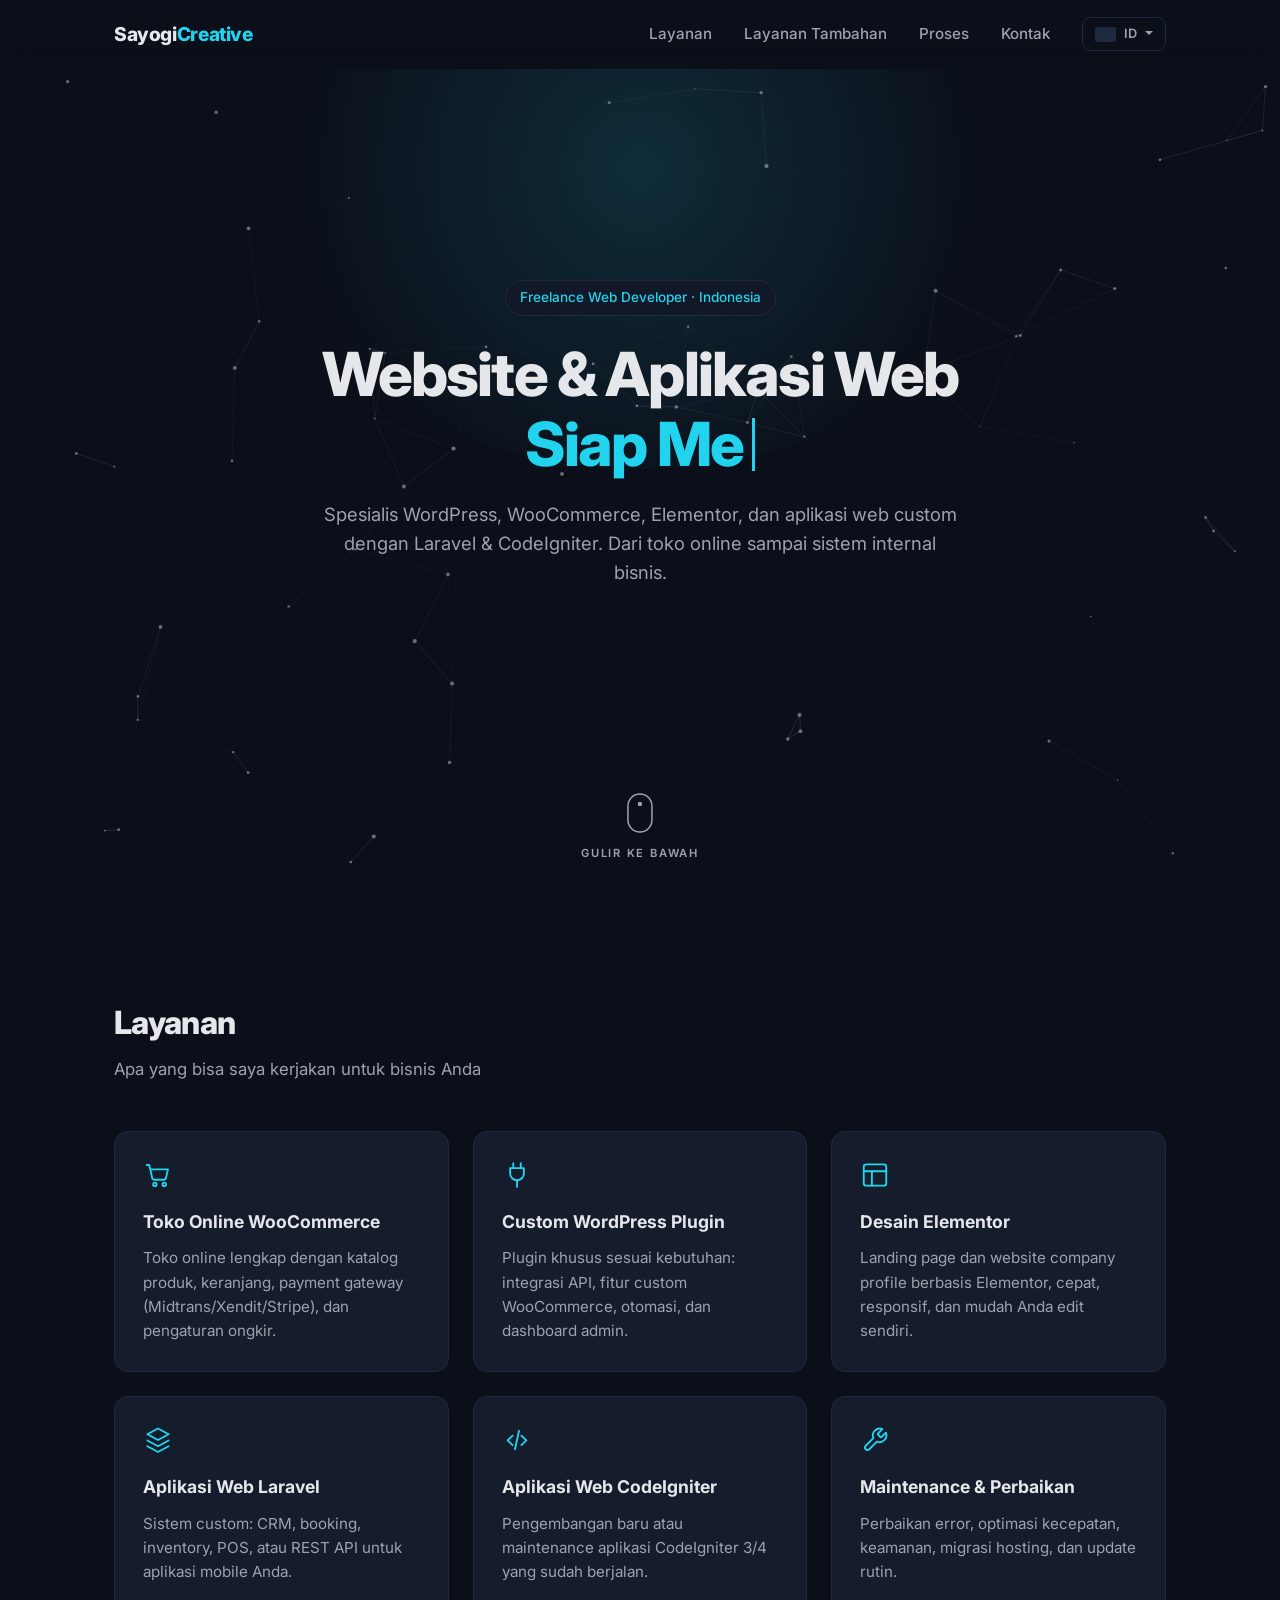
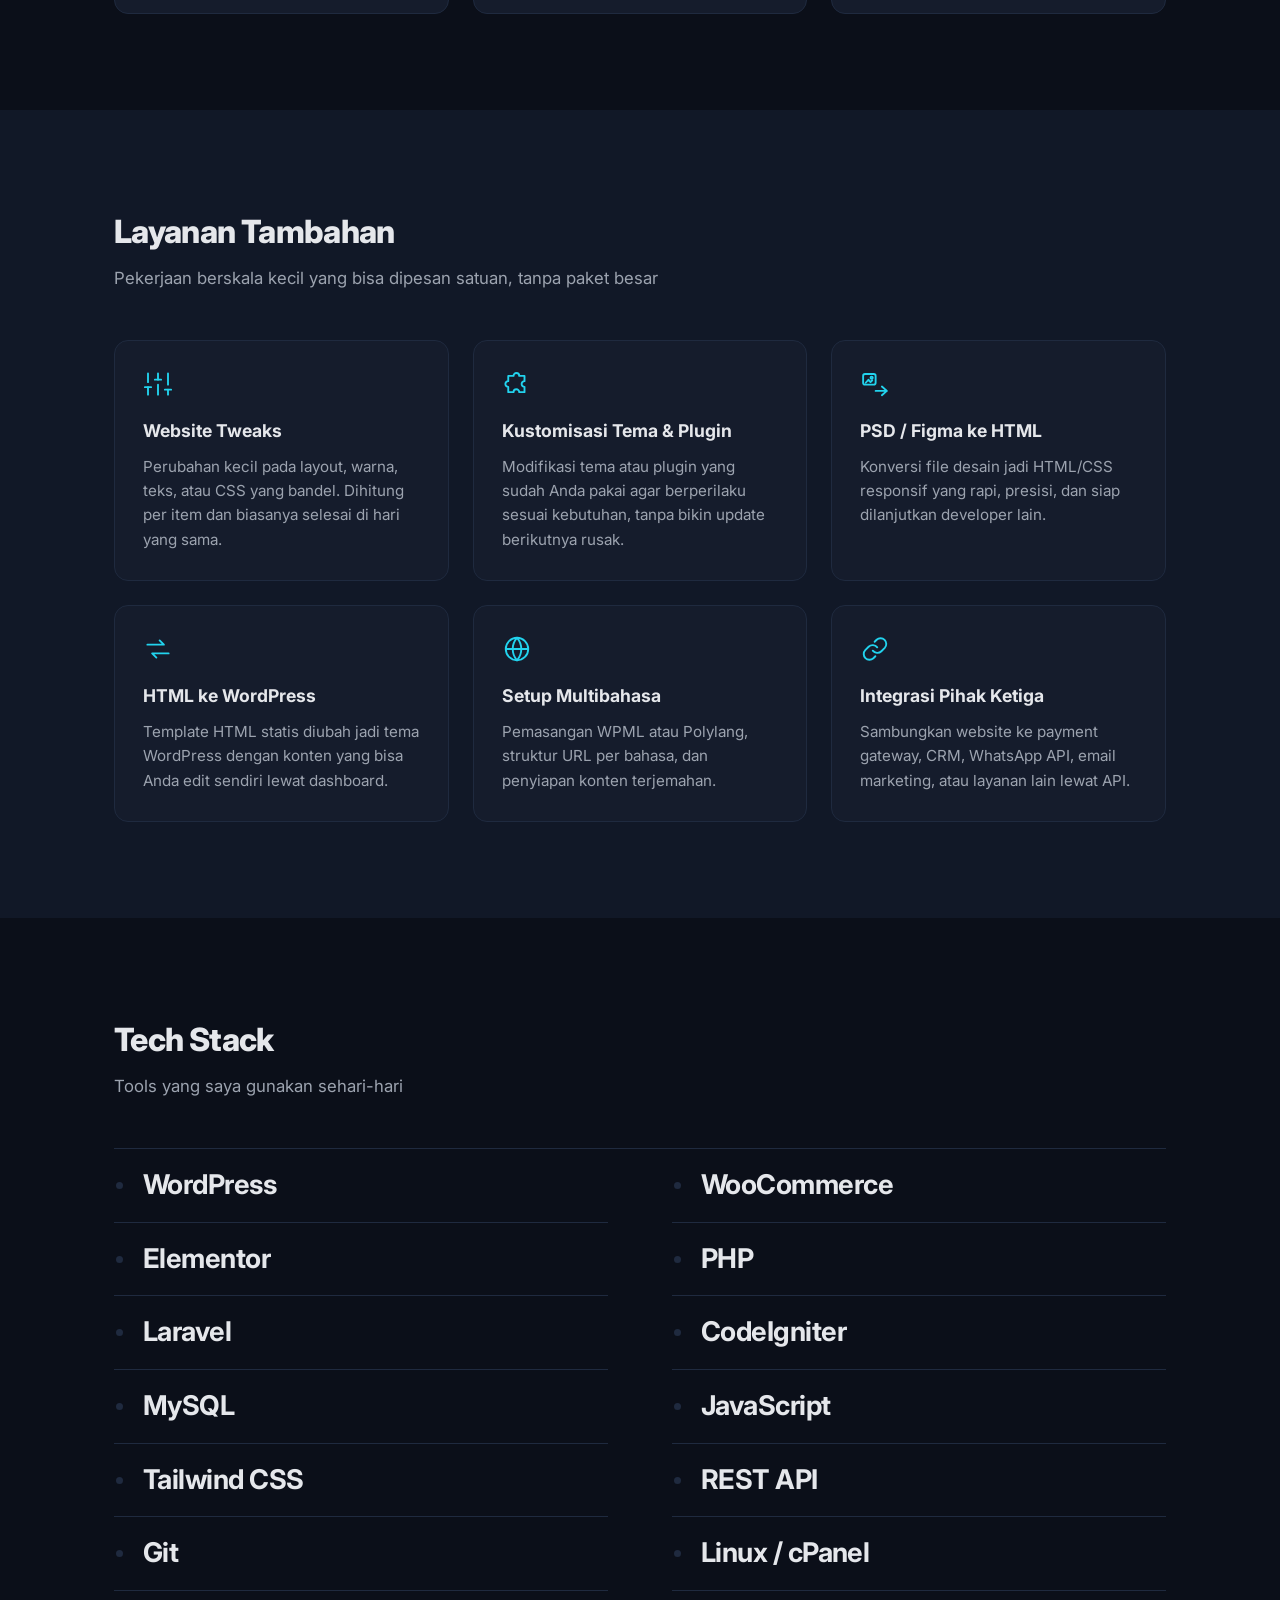
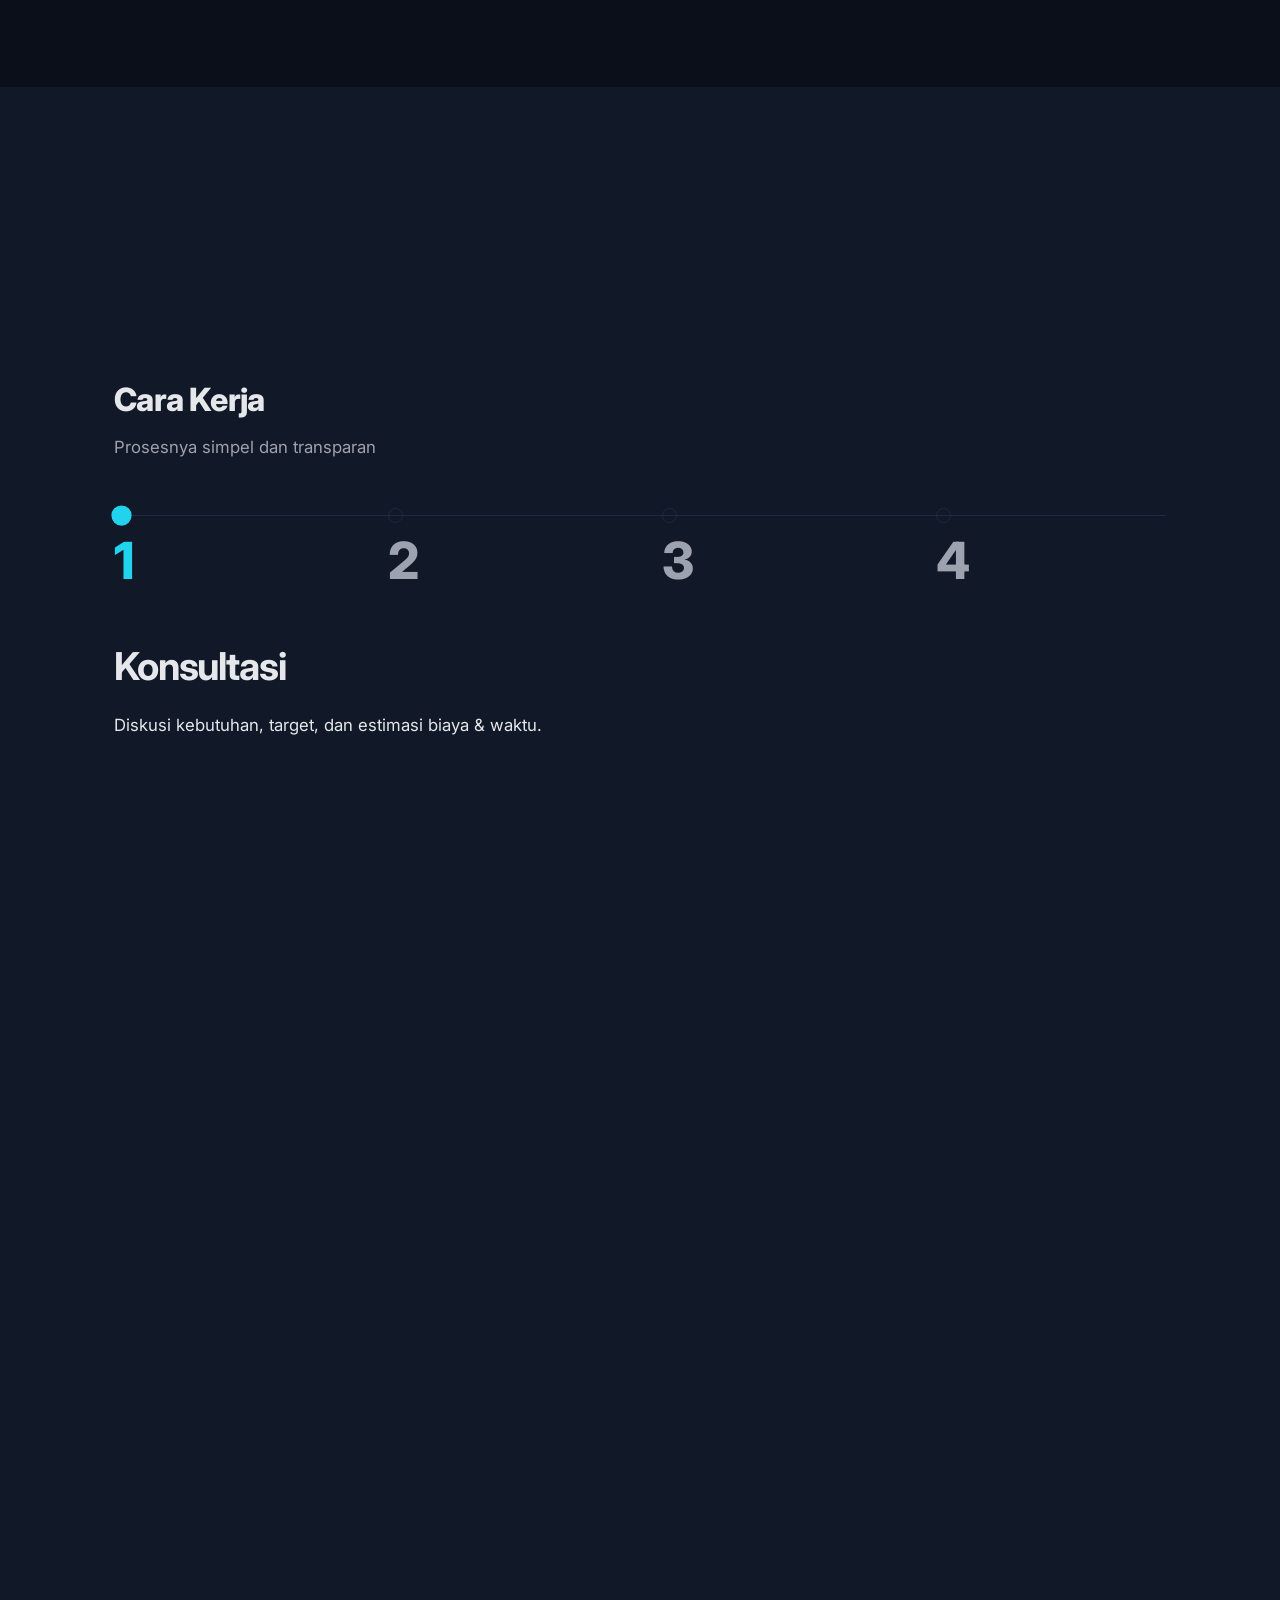
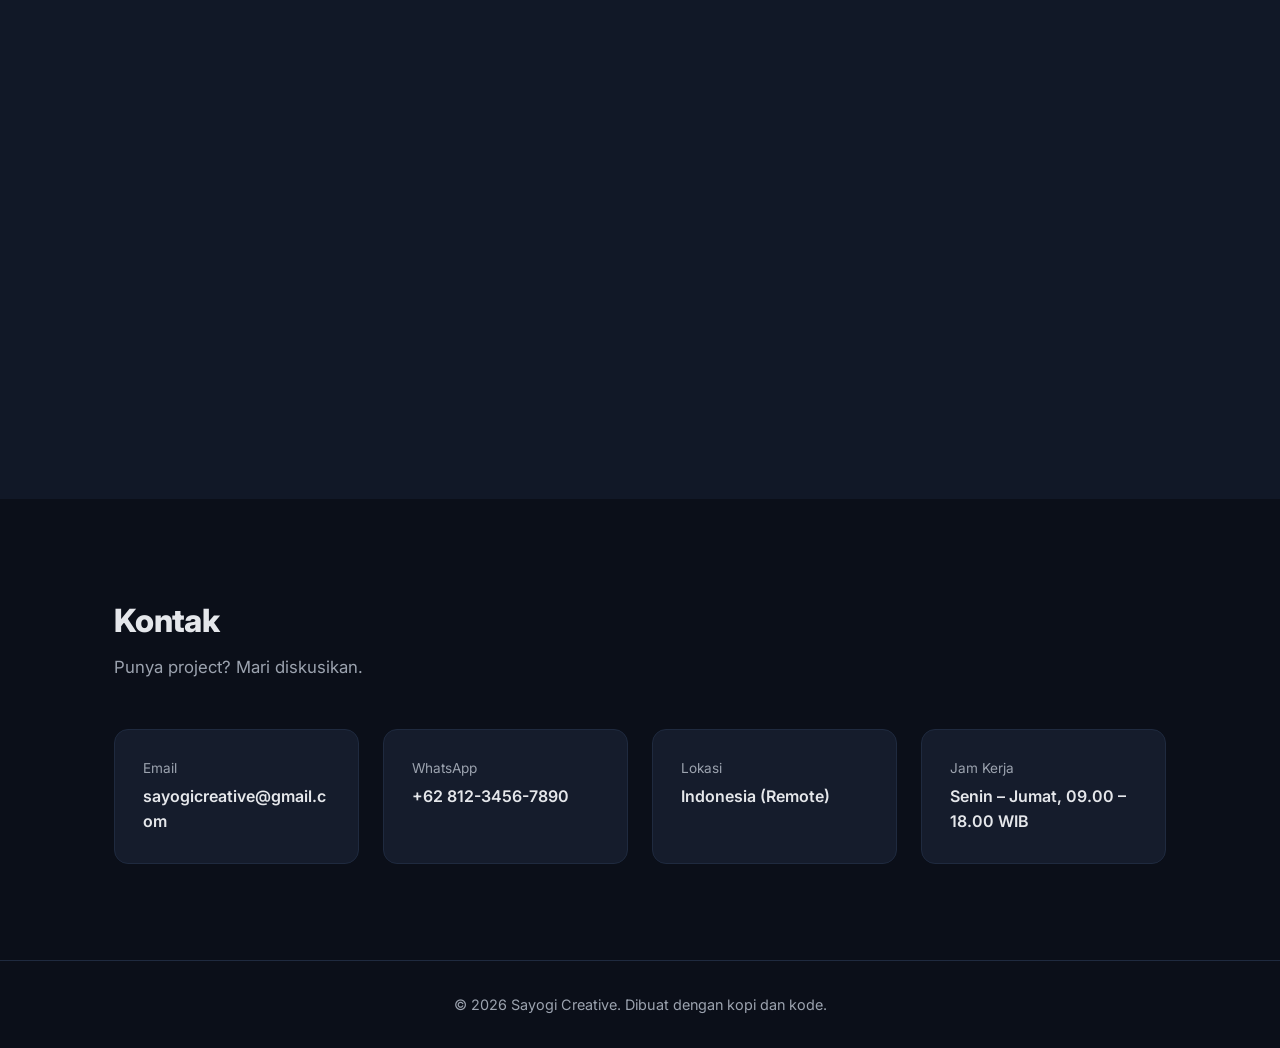
==== index.html @ 93770a90 "Pin the process section to the scroll Cara Kerja now holds still while its progress is read off the " ====
<!DOCTYPE html>
<html lang="id">
<head>
<meta charset="UTF-8">
<meta name="viewport" content="width=device-width, initial-scale=1.0">
<title>Sayogi Creative — Web Developer WordPress, WooCommerce, Laravel</title>
<meta name="description" content="Freelance web developer Indonesia. WordPress, WooCommerce, Elementor, custom plugin, Laravel & CodeIgniter.">
<link rel="preconnect" href="https://fonts.googleapis.com">
<link href="https://fonts.googleapis.com/css2?family=Inter:wght@400;500;600;700;800&display=swap" rel="stylesheet">
<style>
  :root {
    --bg: #0b0f19;
    --bg2: #111827;
    --card: #151c2c;
    --border: #1f2a3f;
    --text: #e5e7eb;
    --muted: #9ca3af;
    --accent: #22d3ee;
    --accent2: #06b6d4;
  }
  * { box-sizing: border-box; margin: 0; padding: 0; }
  html { scroll-behavior: smooth; }
  /* Lenis drives the scroll itself once it loads; the CSS smooth scroll above
     stays as the fallback for when it does not. */
  html.lenis { scroll-behavior: auto; }
  html.lenis, html.lenis body { height: auto; }
  .lenis:not(.lenis-autoToggle).lenis-stopped { overflow: clip; }
  .lenis.lenis-smooth iframe { pointer-events: none; }
  body {
    font-family: 'Inter', system-ui, -apple-system, sans-serif;
    background: var(--bg);
    color: var(--text);
    line-height: 1.6;
  }
  a { color: inherit; text-decoration: none; }
  .container { max-width: 1100px; margin: 0 auto; padding: 0 24px; }
  section { padding: 96px 0; }
  h2 { font-size: 2rem; font-weight: 800; margin-bottom: 8px; letter-spacing: -0.02em; }
  .subtitle { color: var(--muted); margin-bottom: 48px; font-size: 1.05rem; }
  .btn {
    display: inline-block; padding: 14px 28px; border-radius: 10px;
    font-weight: 600; border: 1px solid transparent;
    transition: background .25s ease, border-color .25s ease, color .25s ease;
  }
  .btn-primary { background: var(--accent); color: #0b0f19; }
  .btn-primary:hover { background: var(--accent2); }
  .btn-outline { border-color: var(--border); color: var(--text); }
  .btn-outline:hover { border-color: var(--accent); color: var(--accent); }

  /* loader */
  .loader {
    position: fixed; inset: 0; z-index: 100; background: var(--bg);
    display: flex; align-items: flex-end; justify-content: space-between;
    padding: clamp(24px, 5vw, 64px);
    transition: transform 1s cubic-bezier(.65, .05, .36, 1);
  }
  .loader.done { transform: translateY(-101%); }
  .loader-label { font-weight: 800; font-size: clamp(1.1rem, 3vw, 1.6rem); letter-spacing: -0.02em; }
  .loader-label span { color: var(--accent); }
  .loader-count {
    font-weight: 800; font-size: clamp(4rem, 20vw, 13rem);
    line-height: .8; letter-spacing: -0.04em; color: var(--accent);
  }
  .loader-bar { position: absolute; bottom: 0; inset-inline-start: 0; height: 2px; width: 0; background: var(--accent); }

  /* nav */
  header {
    position: sticky; top: 0; z-index: 50;
    background: rgba(11, 15, 25, .6); backdrop-filter: blur(12px);
    border-bottom: 1px solid transparent;
    transition: background .4s ease, border-color .4s ease;
  }
  header.scrolled { background: rgba(11, 15, 25, .92); border-bottom-color: var(--border); }
  nav { display: flex; align-items: center; justify-content: space-between; height: 68px; }
  .logo { font-weight: 800; font-size: 1.2rem; letter-spacing: -0.02em; }
  .logo span { color: var(--accent); }
  .nav-links { display: flex; gap: 32px; align-items: center; list-style: none; }
  .nav-links li:not(.lang-switch) a {
    position: relative; color: var(--muted); font-weight: 500; font-size: .95rem;
    transition: color .25s ease;
  }
  .nav-links li:not(.lang-switch) a::after {
    content: ''; position: absolute; left: 0; right: 0; bottom: -6px; height: 1px;
    background: var(--accent); transform: scaleX(0); transform-origin: right;
    transition: transform .4s cubic-bezier(.16, 1, .3, 1);
  }
  .nav-links li:not(.lang-switch) a:hover { color: var(--text); }
  .nav-links li:not(.lang-switch) a:hover::after { transform: scaleX(1); transform-origin: left; }
  .lang-switch { position: relative; }
  .lang-switch summary {
    display: flex; align-items: center; gap: 8px; cursor: pointer; list-style: none;
    padding: 6px 12px; border: 1px solid var(--border); border-radius: 8px;
    color: var(--muted); font-size: .8rem; font-weight: 600; transition: all .2s;
  }
  .lang-switch summary::-webkit-details-marker { display: none; }
  .lang-switch summary::after {
    content: ''; width: 0; height: 0; margin-top: 2px;
    border: 4px solid transparent; border-top-color: currentColor;
  }
  .lang-switch summary:hover { color: var(--text); border-color: var(--accent); }
  .lang-switch ul {
    position: absolute; inset-inline-end: 0; top: calc(100% + 8px); min-width: 190px;
    background: var(--card); border: 1px solid var(--border); border-radius: 10px;
    padding: 6px; list-style: none; z-index: 60;
  }
  .lang-switch ul button {
    display: flex; align-items: center; gap: 10px; width: 100%; text-align: start;
    background: none; border: 0; border-radius: 7px; padding: 9px 10px;
    color: var(--text); font: inherit; font-size: .9rem; cursor: pointer; transition: background .2s;
  }
  .lang-switch ul button:hover { background: var(--bg2); }
  .lang-switch ul button[aria-current="true"] { color: var(--accent); font-weight: 600; }
  .lang-switch img {
    width: 21px; height: 15px; flex-shrink: 0; border-radius: 2px;
    object-fit: cover; background: var(--border);
  }
  .burger { display: none; background: none; border: 0; color: var(--text); font-size: 1.6rem; cursor: pointer; }

  /* hero */
  .hero {
    position: relative; overflow: hidden; text-align: center;
    min-height: calc(100svh - 68px);
    display: flex; flex-direction: column; justify-content: center;
    padding: clamp(24px, 6vh, 90px) 0 clamp(84px, 13vh, 150px);
  }
  section[id] { scroll-margin-top: 68px; }
  .hero::before {
    content: ''; position: absolute; top: -200px; left: 50%; transform: translateX(-50%);
    width: 800px; height: 600px; border-radius: 50%;
    background: radial-gradient(circle, rgba(34,211,238,.15), transparent 70%);
    pointer-events: none;
  }
  .badge {
    display: inline-block; padding: 6px 14px; border-radius: 999px;
    border: 1px solid var(--border); color: var(--accent); font-size: .85rem;
    font-weight: 500; margin-bottom: 24px; background: var(--bg2);
  }
  .hero h1 {
    font-size: clamp(2.2rem, 5vw, 3.8rem); font-weight: 800; line-height: 1.15;
    letter-spacing: -0.03em; max-width: 820px; margin: 0 auto 20px;
  }
  .typed { color: var(--accent); }
  .typed::after {
    content: ''; display: inline-block; width: 3px; height: .86em;
    background: var(--accent); margin-inline-start: 9px; vertical-align: -.08em;
  }
  html.motion .typed::after { animation: caret 1.05s steps(1) infinite; }
  @keyframes caret { 0%, 52% { opacity: 1; } 53%, 100% { opacity: 0; } }

  .hero p { color: var(--muted); font-size: 1.15rem; max-width: 640px; margin: 0 auto 40px; }
  .scroll-cue {
    position: absolute; bottom: 38px; left: 50%; transform: translateX(-50%);
    display: inline-flex; flex-direction: column; align-items: center; gap: 12px;
    color: var(--muted); font-size: .7rem; font-weight: 600;
    letter-spacing: .16em; text-transform: uppercase;
    transition: color .3s ease;
  }
  .scroll-cue:hover { color: var(--accent); }
  .scroll-cue svg { width: 26px; height: 40px; display: block; }
  .scroll-cue .wheel { fill: currentColor; }
  html.motion .scroll-cue .wheel { animation: wheel 2s cubic-bezier(.4, 0, .2, 1) infinite; }
  @keyframes wheel {
    0%   { transform: translateY(0); opacity: 0; }
    18%  { opacity: 1; }
    62%  { transform: translateY(10px); opacity: 0; }
    100% { transform: translateY(10px); opacity: 0; }
  }

  .hero-particles {
    position: absolute; inset: 0; z-index: 0;
    width: 100%; height: 100%; display: block; pointer-events: none;
  }
  .hero .container { position: relative; z-index: 1; }

  /* grids */
  .grid { display: grid; gap: 24px; }
  .grid-3 { grid-template-columns: repeat(3, 1fr); }
  .grid-4 { grid-template-columns: repeat(4, 1fr); }
  .card {
    position: relative; isolation: isolate;
    background: var(--card); border: 1px solid var(--border); border-radius: 14px;
    padding: 28px;
    transition: border-color .35s ease, transform .5s cubic-bezier(.16, 1, .3, 1),
                box-shadow .5s cubic-bezier(.16, 1, .3, 1);
  }
  /* pointer-tracked light: --mx/--my are written by script.js while hovering */
  .card::before {
    content: ''; position: absolute; inset: 0; z-index: -1; border-radius: inherit;
    background: radial-gradient(260px circle at var(--mx, 50%) var(--my, 0%),
                rgba(34, 211, 238, .13), transparent 70%);
    opacity: 0; transition: opacity .4s ease;
  }
  .card:hover::before { opacity: 1; }
  .card:hover {
    border-color: var(--accent);
    transform: translateY(-6px);
    box-shadow: 0 22px 44px -26px rgba(0, 0, 0, .9);
  }
  .card .icon {
    width: 30px; height: 30px; margin-bottom: 18px; color: var(--accent);
    transition: transform .5s cubic-bezier(.16, 1, .3, 1);
  }
  .card .icon svg { width: 100%; height: 100%; display: block; }
  .card:hover .icon { transform: translateY(-2px) scale(1.06); }
  .card h3 { font-size: 1.1rem; font-weight: 700; margin-bottom: 10px; }
  .card p { color: var(--muted); font-size: .95rem; }

  /* stack: the hero's dot-and-line motif carried into structure, at display
     size, so the section reads as a change of pace rather than another grid */
  .stack-grid {
    display: grid; grid-template-columns: repeat(2, 1fr); column-gap: 64px;
    border-top: 1px solid var(--border);
  }
  .stack-item {
    display: flex; align-items: center; gap: 20px;
    padding: 20px 2px; border-bottom: 1px solid var(--border);
    font-size: clamp(1.1rem, 2.2vw, 1.7rem); font-weight: 700;
    letter-spacing: -0.02em; line-height: 1.2;
    transition: color .35s ease, border-color .35s ease,
                transform .45s cubic-bezier(.16, 1, .3, 1);
  }
  .stack-item::before {
    content: ''; width: 7px; height: 7px; border-radius: 50%;
    background: var(--border); flex-shrink: 0;
    transition: background .35s ease, transform .45s cubic-bezier(.16, 1, .3, 1);
  }
  .stack-item:hover {
    color: var(--accent); border-bottom-color: var(--accent); transform: translateX(14px);
  }
  [dir="rtl"] .stack-item:hover { transform: translateX(-14px); }
  .stack-item:hover::before { background: var(--accent); transform: scale(1.6); }

  /* process: the order is the point, so the steps sit on a rail instead of in
     four identical cards that hide it */
  .steps {
    list-style: none; position: relative;
    display: grid; grid-template-columns: repeat(4, 1fr); gap: 44px;
  }
  .steps::before {
    content: ''; position: absolute; top: 7px; left: 0; right: 0;
    height: 1px; background: var(--border);
  }
  .step { position: relative; display: flex; flex-direction: column; gap: 14px; }
  .step-node {
    width: 15px; height: 15px; border-radius: 50%;
    background: var(--bg2); border: 1px solid var(--border); flex-shrink: 0;
    transition: border-color .35s ease, background .35s ease,
                transform .45s cubic-bezier(.16, 1, .3, 1);
  }
  .step-num {
    font-size: clamp(2.2rem, 4vw, 3.2rem); font-weight: 800;
    letter-spacing: -0.04em; line-height: .9; color: var(--muted);
    transition: color .35s ease;
  }
  .step h3 { margin-top: -4px; }
  .step:hover .step-num { color: var(--accent); }
  .step:hover .step-node { border-color: var(--accent); background: var(--accent); transform: scale(1.25); }

  /* Pinned run. Without html.motion none of this applies and the four steps
     stay a plain grid, which is also what a failed script leaves behind. */
  .pin-track { position: relative; }

  html.motion .pin-track { height: 380vh; }
  html.motion .pin-stage {
    position: sticky; top: 68px; height: calc(100svh - 68px);
    display: flex; align-items: center; overflow: hidden;
  }
  html.motion .pin-stage > .container { width: 100%; }
  html.motion .pin-stage .steps { position: relative; padding-bottom: 240px; }
  /* the rail fills as the run progresses */
  html.motion .pin-stage .steps::after {
    content: ''; position: absolute; top: 7px; left: 0; right: 0; height: 1px;
    background: var(--accent); transform: scaleX(var(--p, 0)); transform-origin: left;
  }
  html.motion[dir="rtl"] .pin-stage .steps::after { transform-origin: right; }

  html.motion .pin-stage .step { position: static; }
  html.motion .pin-stage .step-num { transition: color .45s ease, transform .5s cubic-bezier(.16, 1, .3, 1); }
  html.motion .pin-stage .step.is-active .step-num { color: var(--accent); }
  html.motion .pin-stage .step.is-active .step-node {
    border-color: var(--accent); background: var(--accent); transform: scale(1.35);
  }

  /* one body at a time, stacked in the space under the rail */
  html.motion .pin-stage .step-body {
    position: absolute; top: 132px; inset-inline-start: 0;
    width: min(620px, 100%); pointer-events: none;
    opacity: 0; transform: translateY(44px);
    transition: opacity .5s ease, transform .65s cubic-bezier(.16, 1, .3, 1);
  }
  html.motion .pin-stage .step.is-active .step-body { opacity: 1; pointer-events: auto; }
  html.motion .pin-stage .step-body h3 {
    font-size: clamp(1.5rem, 3.2vw, 2.4rem); letter-spacing: -0.03em; margin-bottom: 14px;
  }
  html.motion .pin-stage .step-body p { font-size: 1.05rem; max-width: 52ch; }

  /* items drift at different rates across each step: the parallax */
  html.motion .pin-stage .step.is-active .step-body {
    transform: translateY(calc(var(--sub, 0) * -26px));
  }
  html.motion .pin-stage .step.is-active .step-body h3 {
    transform: translateY(calc(var(--sub, 0) * -14px));
  }
  html.motion .pin-stage .step.is-active .step-body p {
    transform: translateY(calc(var(--sub, 0) * -6px));
  }

  /* contact */
  .contact-item .label { color: var(--muted); font-size: .85rem; margin-bottom: 4px; }
  .contact-item .value { font-weight: 600; word-break: break-word; }
  .contact-item .value a:hover { color: var(--accent); }

  footer {
    border-top: 1px solid var(--border); padding: 32px 0; text-align: center;
    color: var(--muted); font-size: .9rem;
  }

  /* ---------- motion ----------
     Every rule below is gated on html.motion, which script.js adds only when the
     visitor has not asked for reduced motion. Without it the page renders settled. */
  .hero-inner { will-change: transform; }
  .hero-particles { will-change: transform; }

  html.motion .hero-particles { opacity: 0; transition: opacity .9s ease; }
  html.motion body.hero-in .hero-particles { opacity: 1; }

  html.motion .hero .badge,
  html.motion .hero p { opacity: 0; transform: translateY(20px); }
  html.motion .scroll-cue { opacity: 0; transform: translateX(-50%) translateY(20px); }
  html.motion .hero h1 {
    opacity: 0; clip-path: inset(100% -5% -12% -5%); transform: translateY(20px);
  }
  html.motion body.hero-in .hero .badge,
  html.motion body.hero-in .hero p,
  html.motion body.hero-in .hero h1 {
    opacity: 1; transform: none; clip-path: inset(-12% -5% -12% -5%);
    transition: opacity .7s cubic-bezier(.16, 1, .3, 1),
                transform .7s cubic-bezier(.16, 1, .3, 1),
                clip-path .8s cubic-bezier(.16, 1, .3, 1);
  }
  html.motion body.hero-in .hero .badge { transition-delay: .04s; }
  html.motion body.hero-in .hero h1 { transition-delay: .12s; }
  html.motion body.hero-in .hero p { transition-delay: .3s; }
  html.motion body.hero-in .scroll-cue {
    opacity: 1; transform: translateX(-50%);
    transition: opacity .7s cubic-bezier(.16, 1, .3, 1) .5s,
                transform .7s cubic-bezier(.16, 1, .3, 1) .5s;
  }

  /* section headings wipe; cards rise as a list. Deliberately not the same entrance. */
  html.motion .reveal-head h2,
  html.motion .reveal-head .subtitle {
    opacity: 0; clip-path: inset(100% -5% -12% -5%); transform: translateY(14px);
  }
  html.motion .reveal-head.in h2,
  html.motion .reveal-head.in .subtitle {
    opacity: 1; clip-path: inset(-12% -5% -12% -5%); transform: none;
    transition: opacity .65s cubic-bezier(.16, 1, .3, 1),
                transform .65s cubic-bezier(.16, 1, .3, 1),
                clip-path .75s cubic-bezier(.16, 1, .3, 1);
  }
  html.motion .reveal-head.in .subtitle { transition-delay: .09s; }

  /* the rail draws itself: a different entrance from the lists around it */
  html.motion .steps::before {
    transform: scaleX(0); transform-origin: left;
    transition: transform 1.1s cubic-bezier(.16, 1, .3, 1);
  }
  html.motion[dir="rtl"] .steps::before { transform-origin: right; }
  html.motion .steps.in::before { transform: scaleX(1); }

  html.motion .reveal-item { opacity: 0; transform: translateY(24px); }
  html.motion .reveal-item.in {
    opacity: 1; transform: none;
    transition: opacity .6s cubic-bezier(.16, 1, .3, 1),
                transform .6s cubic-bezier(.16, 1, .3, 1);
    transition-delay: var(--d, 0ms);
  }

  /* language swap reads as a state change rather than a flicker */
  html.motion [data-i18n] { transition: opacity .16s ease, filter .16s ease; }
  html.motion body.swapping [data-i18n] { opacity: .35; filter: blur(1.5px); }

  html.motion .lang-switch ul {
    transform-origin: top; transform: translateY(-6px) scale(.97); opacity: 0;
    transition: opacity .2s ease, transform .28s cubic-bezier(.16, 1, .3, 1);
  }
  html.motion .lang-switch details[open] ul { transform: none; opacity: 1; }

  :focus-visible { outline: 2px solid var(--accent); outline-offset: 3px; border-radius: 4px; }

  @media (prefers-reduced-motion: reduce) {
    * { animation-duration: .01ms !important; transition-duration: .01ms !important; }
    html { scroll-behavior: auto; }
  }

  @media (max-width: 900px) {
    .grid-3, .grid-4 { grid-template-columns: repeat(2, 1fr); }
    .steps { grid-template-columns: repeat(2, 1fr); row-gap: 52px; }
    html.motion .pin-stage .steps { grid-template-columns: repeat(4, 1fr); row-gap: 0; }
  }
  @media (max-width: 640px) {
    section { padding: 64px 0; }
    .grid-3, .grid-4 { grid-template-columns: 1fr; }
    .stack-grid { grid-template-columns: 1fr; }
    html.motion .pin-track { height: 320vh; }
    html.motion .pin-stage .steps { padding-bottom: 210px; }
    html.motion .pin-stage .step-body { top: 112px; }
    /* the rail turns vertical and the nodes hang off it */
    .steps { grid-template-columns: 1fr; gap: 32px; padding-inline-start: 34px; }
    .steps::before {
      top: 6px; bottom: 6px; inset-inline-start: 7px;
      left: auto; right: auto; width: 1px; height: auto;
    }
    html.motion .steps::before { transform: scaleY(0); transform-origin: top; }
    html.motion .steps.in::before { transform: scaleY(1); }
    .step-node { position: absolute; inset-inline-start: -34px; top: 4px; }
    .burger { display: block; }
    .nav-links {
      display: none; position: absolute; top: 68px; left: 0; right: 0;
      flex-direction: column; background: var(--bg2); padding: 20px 24px;
      border-bottom: 1px solid var(--border); gap: 18px;
    }
    .nav-links.open { display: flex; }
    .lang-switch ul { inset-inline-end: auto; inset-inline-start: 0; }
  }
</style>
</head>
<body>

<div class="loader" aria-hidden="true">
  <span class="loader-label">Sayogi<span>Creative</span></span>
  <span class="loader-count">0</span>
  <span class="loader-bar"></span>
</div>

<header>
  <nav class="container">
    <a href="#" class="logo">Sayogi<span>Creative</span></a>
    <ul class="nav-links">
      <li><a href="#services" data-i18n="nav.services"></a></li>
      <li><a href="#addons" data-i18n="nav.addons"></a></li>
      <li><a href="#process" data-i18n="nav.process"></a></li>
      <li><a href="#contact" data-i18n="nav.contact"></a></li>
      <li class="lang-switch">
        <details>
          <summary aria-label="Language"></summary>
          <ul></ul>
        </details>
      </li>
    </ul>
    <button class="burger" aria-label="Menu">☰</button>
  </nav>
</header>

<section class="hero">
  <canvas class="hero-particles" aria-hidden="true"></canvas>
  <div class="container hero-inner">
    <div class="badge" data-i18n="hero.badge"></div>
    <h1><span data-i18n="hero.title"></span><br><span class="typed"></span></h1>
    <p data-i18n="hero.subtitle"></p>
  </div>
  <a href="#services" class="scroll-cue">
    <svg viewBox="0 0 26 40" fill="none" stroke="currentColor" stroke-width="1.5" aria-hidden="true">
      <rect x="1" y="1" width="24" height="38" rx="12"/>
      <circle class="wheel" cx="13" cy="11" r="2.2" stroke="none"/>
    </svg>
    <span data-i18n="hero.scroll"></span>
  </a>
</section>

<section id="services">
  <div class="container" data-head>
    <h2 data-i18n="services.title"></h2>
    <p class="subtitle" data-i18n="services.subtitle"></p>
    <div class="grid grid-3">
      <div class="card reveal-item"><div class="icon"><svg viewBox="0 0 24 24" fill="none" stroke="currentColor" stroke-width="1.5" stroke-linecap="round" stroke-linejoin="round" aria-hidden="true"><path d="M3 4h2l2.3 10.2a2 2 0 0 0 2 1.6h7.1a2 2 0 0 0 2-1.6L20 7.5H6"/><circle cx="9.5" cy="19.5" r="1.4"/><circle cx="17" cy="19.5" r="1.4"/></div><h3 data-i18n="services.1.title"></h3><p data-i18n="services.1.desc"></p></div>
      <div class="card reveal-item"><div class="icon"><svg viewBox="0 0 24 24" fill="none" stroke="currentColor" stroke-width="1.5" stroke-linecap="round" stroke-linejoin="round" aria-hidden="true"><path d="M9 2.5v4M15 2.5v4"/><path d="M6.5 6.5h11v4.2a5.5 5.5 0 0 1-11 0V6.5Z"/><path d="M12 16.2v5.3"/></div><h3 data-i18n="services.2.title"></h3><p data-i18n="services.2.desc"></p></div>
      <div class="card reveal-item"><div class="icon"><svg viewBox="0 0 24 24" fill="none" stroke="currentColor" stroke-width="1.5" stroke-linecap="round" stroke-linejoin="round" aria-hidden="true"><rect x="3" y="3.5" width="18" height="17" rx="2"/><path d="M3 9h18M9.5 20.5V9"/></div><h3 data-i18n="services.3.title"></h3><p data-i18n="services.3.desc"></p></div>
      <div class="card reveal-item"><div class="icon"><svg viewBox="0 0 24 24" fill="none" stroke="currentColor" stroke-width="1.5" stroke-linecap="round" stroke-linejoin="round" aria-hidden="true"><path d="m12 2.8 8.5 4.6-8.5 4.6-8.5-4.6 8.5-4.6Z"/><path d="m3.5 12.4 8.5 4.6 8.5-4.6"/><path d="m3.5 17 8.5 4.6 8.5-4.6"/></div><h3 data-i18n="services.4.title"></h3><p data-i18n="services.4.desc"></p></div>
      <div class="card reveal-item"><div class="icon"><svg viewBox="0 0 24 24" fill="none" stroke="currentColor" stroke-width="1.5" stroke-linecap="round" stroke-linejoin="round" aria-hidden="true"><path d="m8.5 8.5-4 3.8 4 3.8M15.5 8.5l4 3.8-4 3.8"/><path d="M13.6 4.6 10.4 19.4"/></div><h3 data-i18n="services.5.title"></h3><p data-i18n="services.5.desc"></p></div>
      <div class="card reveal-item"><div class="icon"><svg viewBox="0 0 24 24" fill="none" stroke="currentColor" stroke-width="1.5" stroke-linecap="round" stroke-linejoin="round" aria-hidden="true"><path d="M14.6 6.6a1 1 0 0 0 0 1.4l1.4 1.4a1 1 0 0 0 1.4 0l3.3-3.3a5.5 5.5 0 0 1-7.2 7.2l-6.3 6.3a2 2 0 0 1-2.8-2.8l6.3-6.3a5.5 5.5 0 0 1 7.2-7.2l-3.3 3.3Z"/></div><h3 data-i18n="services.6.title"></h3><p data-i18n="services.6.desc"></p></div>
    </div>
  </div>
</section>

<section id="addons" style="background: var(--bg2);">
  <div class="container" data-head>
    <h2 data-i18n="addons.title"></h2>
    <p class="subtitle" data-i18n="addons.subtitle"></p>
    <div class="grid grid-3">
      <div class="card reveal-item"><div class="icon"><svg viewBox="0 0 24 24" fill="none" stroke="currentColor" stroke-width="1.5" stroke-linecap="round" stroke-linejoin="round" aria-hidden="true"><path d="M4 20.5v-6M4 10.5v-7M12 20.5v-8M12 8.5v-5M20 20.5v-4M20 12.5v-9"/><path d="M1.5 14.5h5M9.5 8.5h5M17.5 16.5h5"/></div><h3 data-i18n="addons.1.title"></h3><p data-i18n="addons.1.desc"></p></div>
      <div class="card reveal-item"><div class="icon"><svg viewBox="0 0 24 24" fill="none" stroke="currentColor" stroke-width="1.5" stroke-linecap="round" stroke-linejoin="round" aria-hidden="true"><path d="M5 5.5h4.2a2.3 2.3 0 1 1 4.6 0H18v4.2a2.3 2.3 0 1 0 0 4.6v4.2h-4.2a2.3 2.3 0 1 0-4.6 0H5v-4.2a2.3 2.3 0 1 1 0-4.6V5.5Z"/></div><h3 data-i18n="addons.2.title"></h3><p data-i18n="addons.2.desc"></p></div>
      <div class="card reveal-item"><div class="icon"><svg viewBox="0 0 24 24" fill="none" stroke="currentColor" stroke-width="1.5" stroke-linecap="round" stroke-linejoin="round" aria-hidden="true"><rect x="2.5" y="4" width="10" height="8.5" rx="1.5"/><path d="m4.6 11 2.1-2.4 1.7 1.9 1.4-1.5"/><circle cx="9.3" cy="7" r=".9"/><path d="M12.5 17.5h9M17.5 14l4 3.5-4 3.5"/></div><h3 data-i18n="addons.3.title"></h3><p data-i18n="addons.3.desc"></p></div>
      <div class="card reveal-item"><div class="icon"><svg viewBox="0 0 24 24" fill="none" stroke="currentColor" stroke-width="1.5" stroke-linecap="round" stroke-linejoin="round" aria-hidden="true"><path d="M3.5 8.5h13.2l-3.4-3.4"/><path d="M20.5 15.5H7.3l3.4 3.4"/></div><h3 data-i18n="addons.4.title"></h3><p data-i18n="addons.4.desc"></p></div>
      <div class="card reveal-item"><div class="icon"><svg viewBox="0 0 24 24" fill="none" stroke="currentColor" stroke-width="1.5" stroke-linecap="round" stroke-linejoin="round" aria-hidden="true"><circle cx="12" cy="12" r="9"/><path d="M3.2 12h17.6"/><path d="M12 3a13.5 13.5 0 0 1 0 18 13.5 13.5 0 0 1 0-18Z"/></div><h3 data-i18n="addons.5.title"></h3><p data-i18n="addons.5.desc"></p></div>
      <div class="card reveal-item"><div class="icon"><svg viewBox="0 0 24 24" fill="none" stroke="currentColor" stroke-width="1.5" stroke-linecap="round" stroke-linejoin="round" aria-hidden="true"><path d="M10.2 13.3a4.6 4.6 0 0 0 6.9.5l2.7-2.7a4.6 4.6 0 0 0-6.5-6.5l-1.6 1.6"/><path d="M13.8 10.7a4.6 4.6 0 0 0-6.9-.5l-2.7 2.7a4.6 4.6 0 0 0 6.5 6.5l1.6-1.6"/></div><h3 data-i18n="addons.6.title"></h3><p data-i18n="addons.6.desc"></p></div>
    </div>
  </div>
</section>

<section id="stack">
  <div class="container" data-head>
    <h2 data-i18n="stack.title"></h2>
    <p class="subtitle" data-i18n="stack.subtitle"></p>
    <div class="stack-grid" data-stagger>
      <div class="stack-item">WordPress</div>
      <div class="stack-item">WooCommerce</div>
      <div class="stack-item">Elementor</div>
      <div class="stack-item">PHP</div>
      <div class="stack-item">Laravel</div>
      <div class="stack-item">CodeIgniter</div>
      <div class="stack-item">MySQL</div>
      <div class="stack-item">JavaScript</div>
      <div class="stack-item">Tailwind CSS</div>
      <div class="stack-item">REST API</div>
      <div class="stack-item">Git</div>
      <div class="stack-item">Linux / cPanel</div>
    </div>
  </div>
</section>

<section id="process" style="background: var(--bg2);">
  <div class="pin-track">
   <div class="pin-stage">
    <div class="container" data-head>
    <h2 data-i18n="process.title"></h2>
    <p class="subtitle" data-i18n="process.subtitle"></p>
      <ol class="steps" data-stagger>
        <li class="step">
          <span class="step-node" aria-hidden="true"></span>
          <span class="step-num">1</span>
          <div class="step-body">
            <h3 data-i18n="process.1.title"></h3>
            <p data-i18n="process.1.desc"></p>
          </div>
        </li>
        <li class="step">
          <span class="step-node" aria-hidden="true"></span>
          <span class="step-num">2</span>
          <div class="step-body">
            <h3 data-i18n="process.2.title"></h3>
            <p data-i18n="process.2.desc"></p>
          </div>
        </li>
        <li class="step">
          <span class="step-node" aria-hidden="true"></span>
          <span class="step-num">3</span>
          <div class="step-body">
            <h3 data-i18n="process.3.title"></h3>
            <p data-i18n="process.3.desc"></p>
          </div>
        </li>
        <li class="step">
          <span class="step-node" aria-hidden="true"></span>
          <span class="step-num">4</span>
          <div class="step-body">
            <h3 data-i18n="process.4.title"></h3>
            <p data-i18n="process.4.desc"></p>
          </div>
        </li>
      </ol>
    </div>
   </div>
  </div>
</section>

<section id="contact">
  <div class="container" data-head>
    <h2 data-i18n="contact.title"></h2>
    <p class="subtitle" data-i18n="contact.subtitle"></p>
    <div class="grid grid-4">
      <div class="card contact-item reveal-item"><div class="label" data-i18n="contact.email"></div><div class="value"><a href="mailto:sayogicreative@gmail.com">sayogicreative@gmail.com</a></div></div>
      <div class="card contact-item reveal-item"><div class="label" data-i18n="contact.whatsapp"></div><div class="value"><a href="https://wa.me/6281234567890" target="_blank" rel="noopener">+62 812-3456-7890</a></div></div>
      <div class="card contact-item reveal-item"><div class="label" data-i18n="contact.location"></div><div class="value" data-i18n="contact.location.value"></div></div>
      <div class="card contact-item reveal-item"><div class="label" data-i18n="contact.hours"></div><div class="value" data-i18n="contact.hours.value"></div></div>
    </div>
  </div>
</section>

<footer>
  <div class="container" data-i18n="footer.text"></div>
</footer>

<script src="https://cdn.jsdelivr.net/npm/lenis@1.3.26/dist/lenis.min.js"></script>
<script src="lang.js"></script>
<script src="script.js"></script>
</body>
</html>
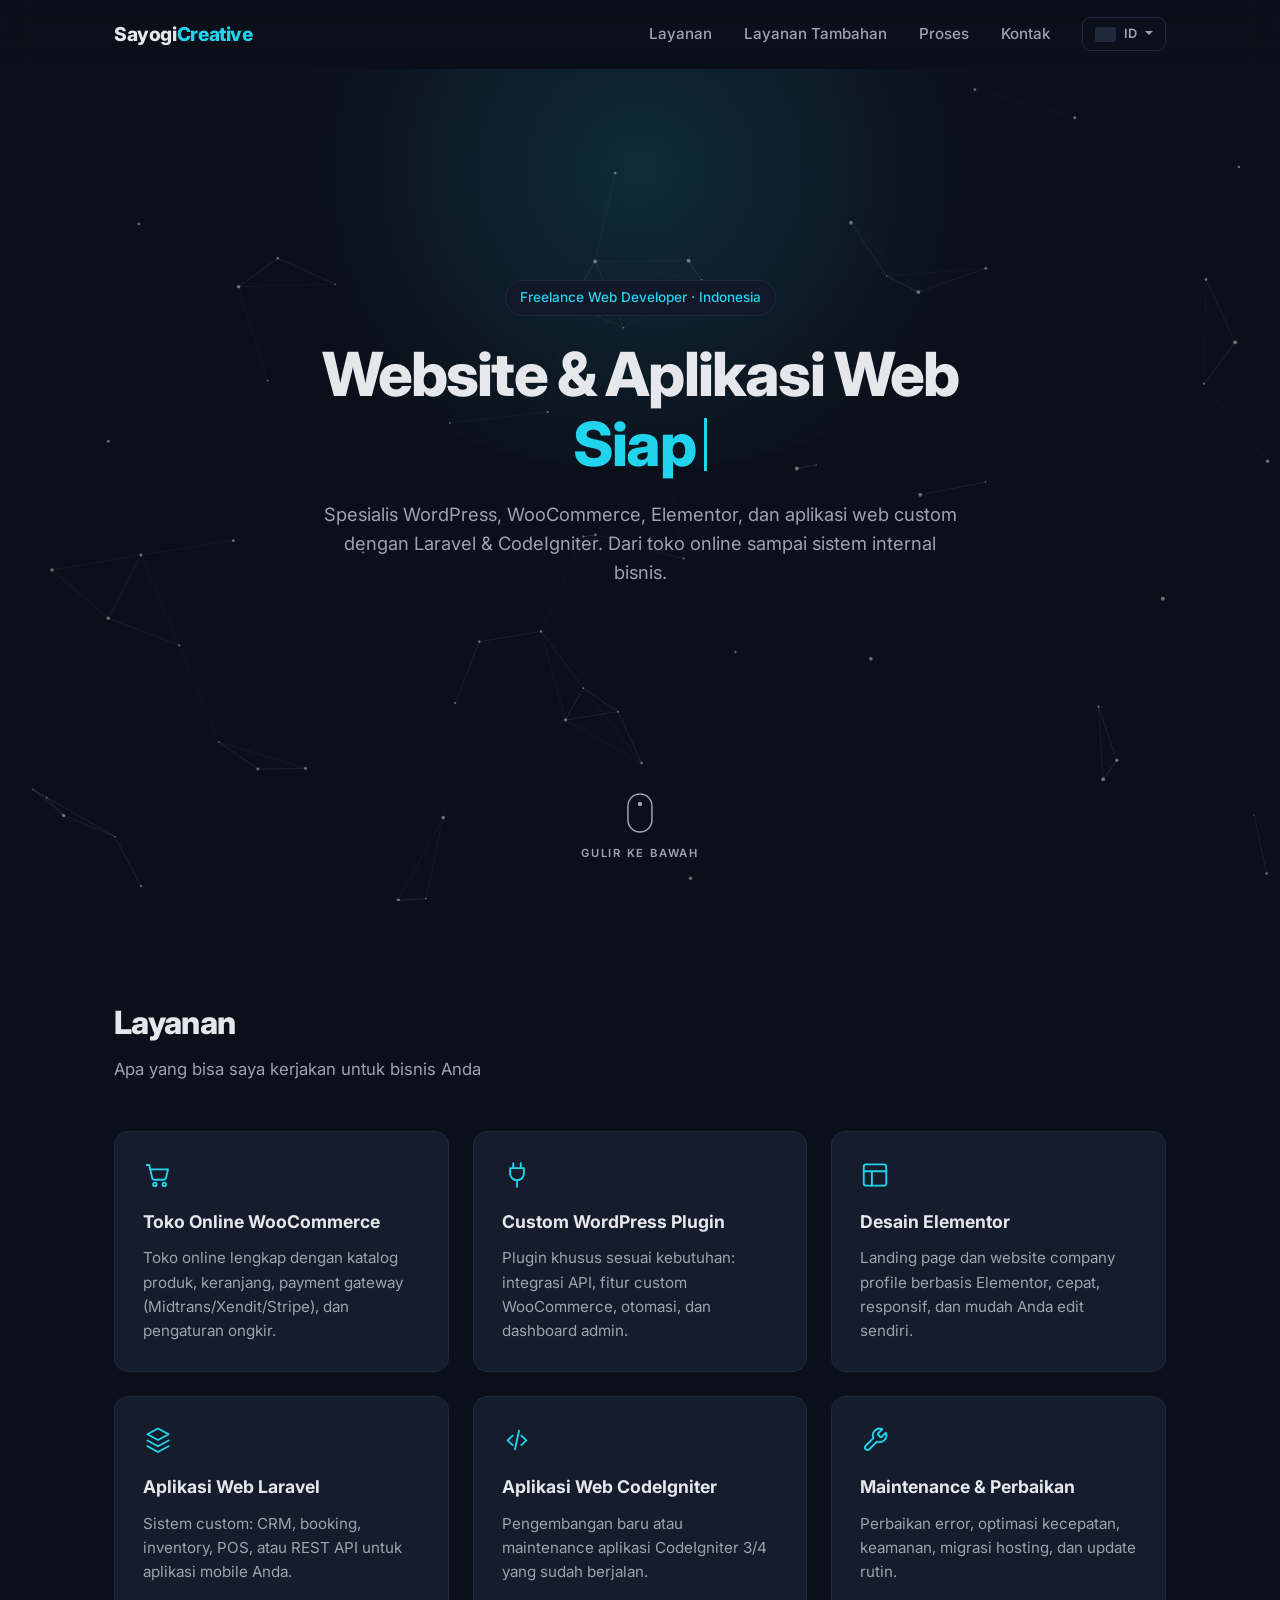
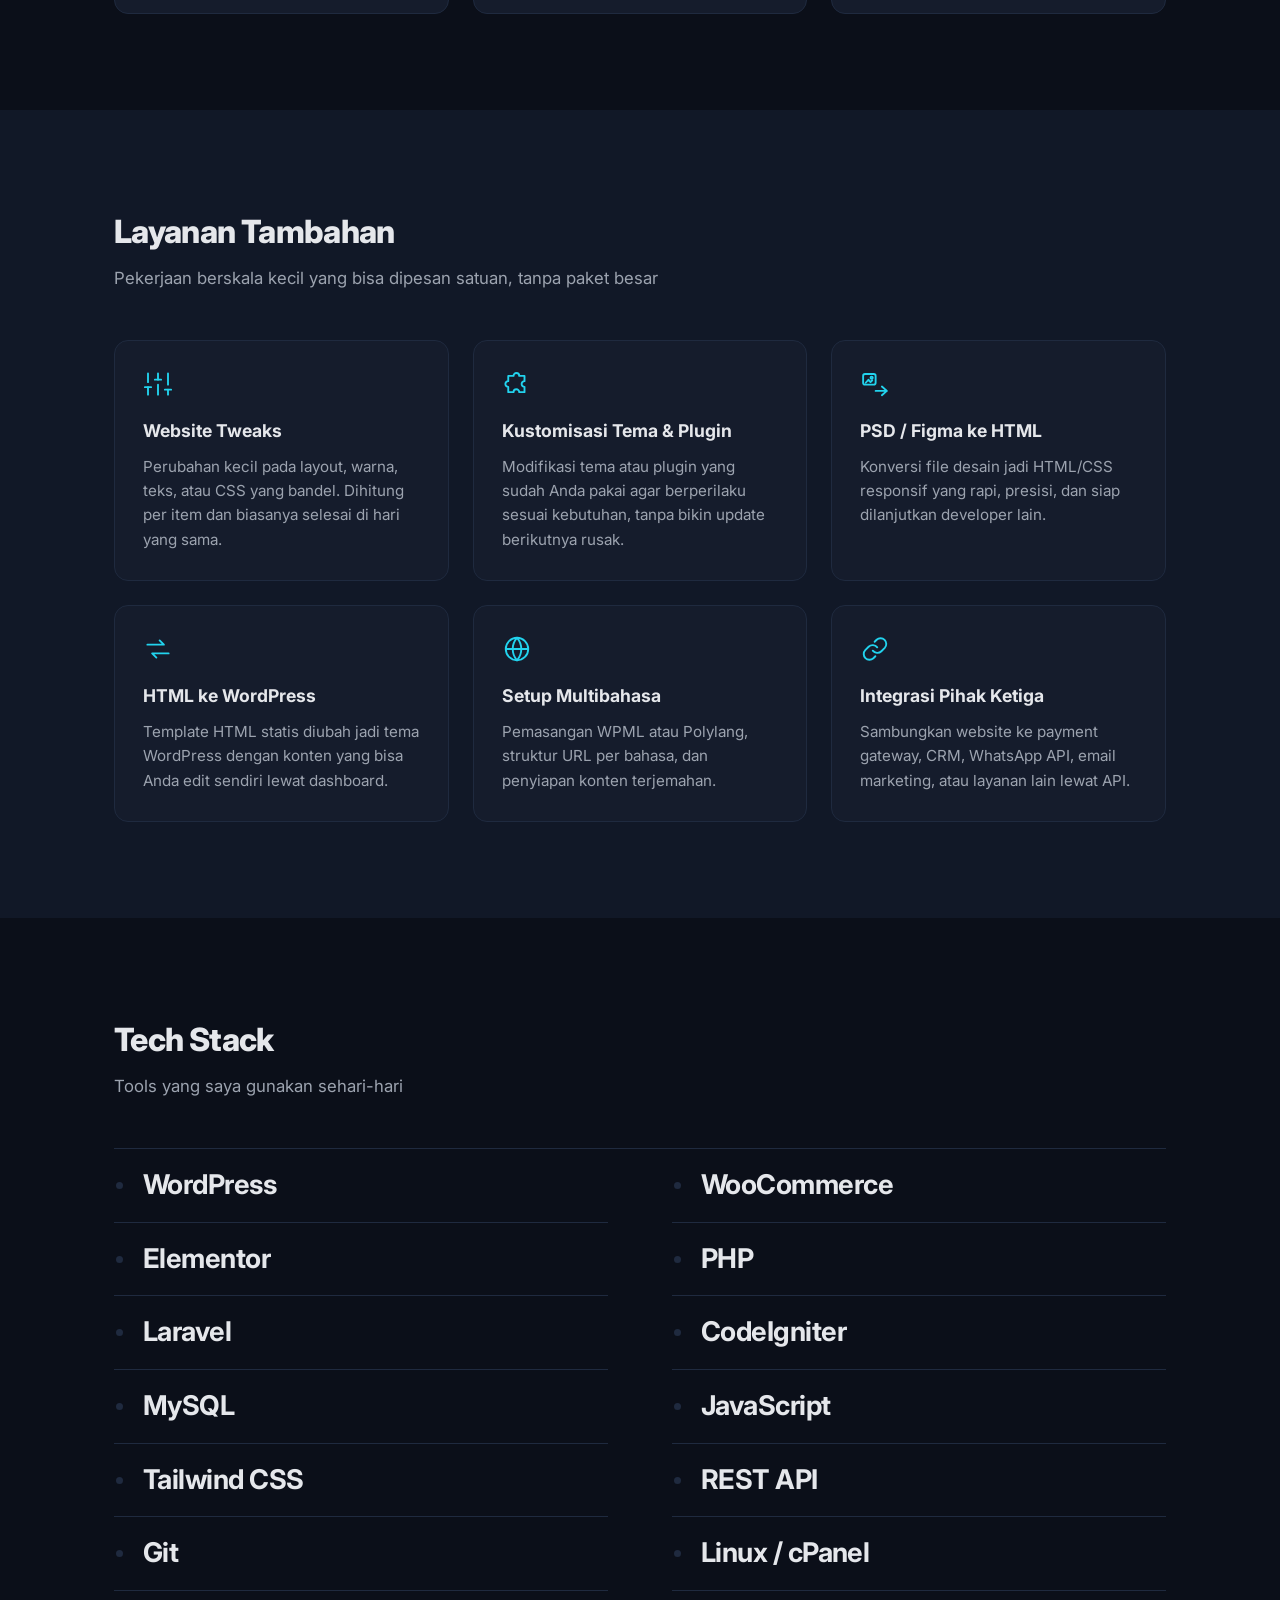
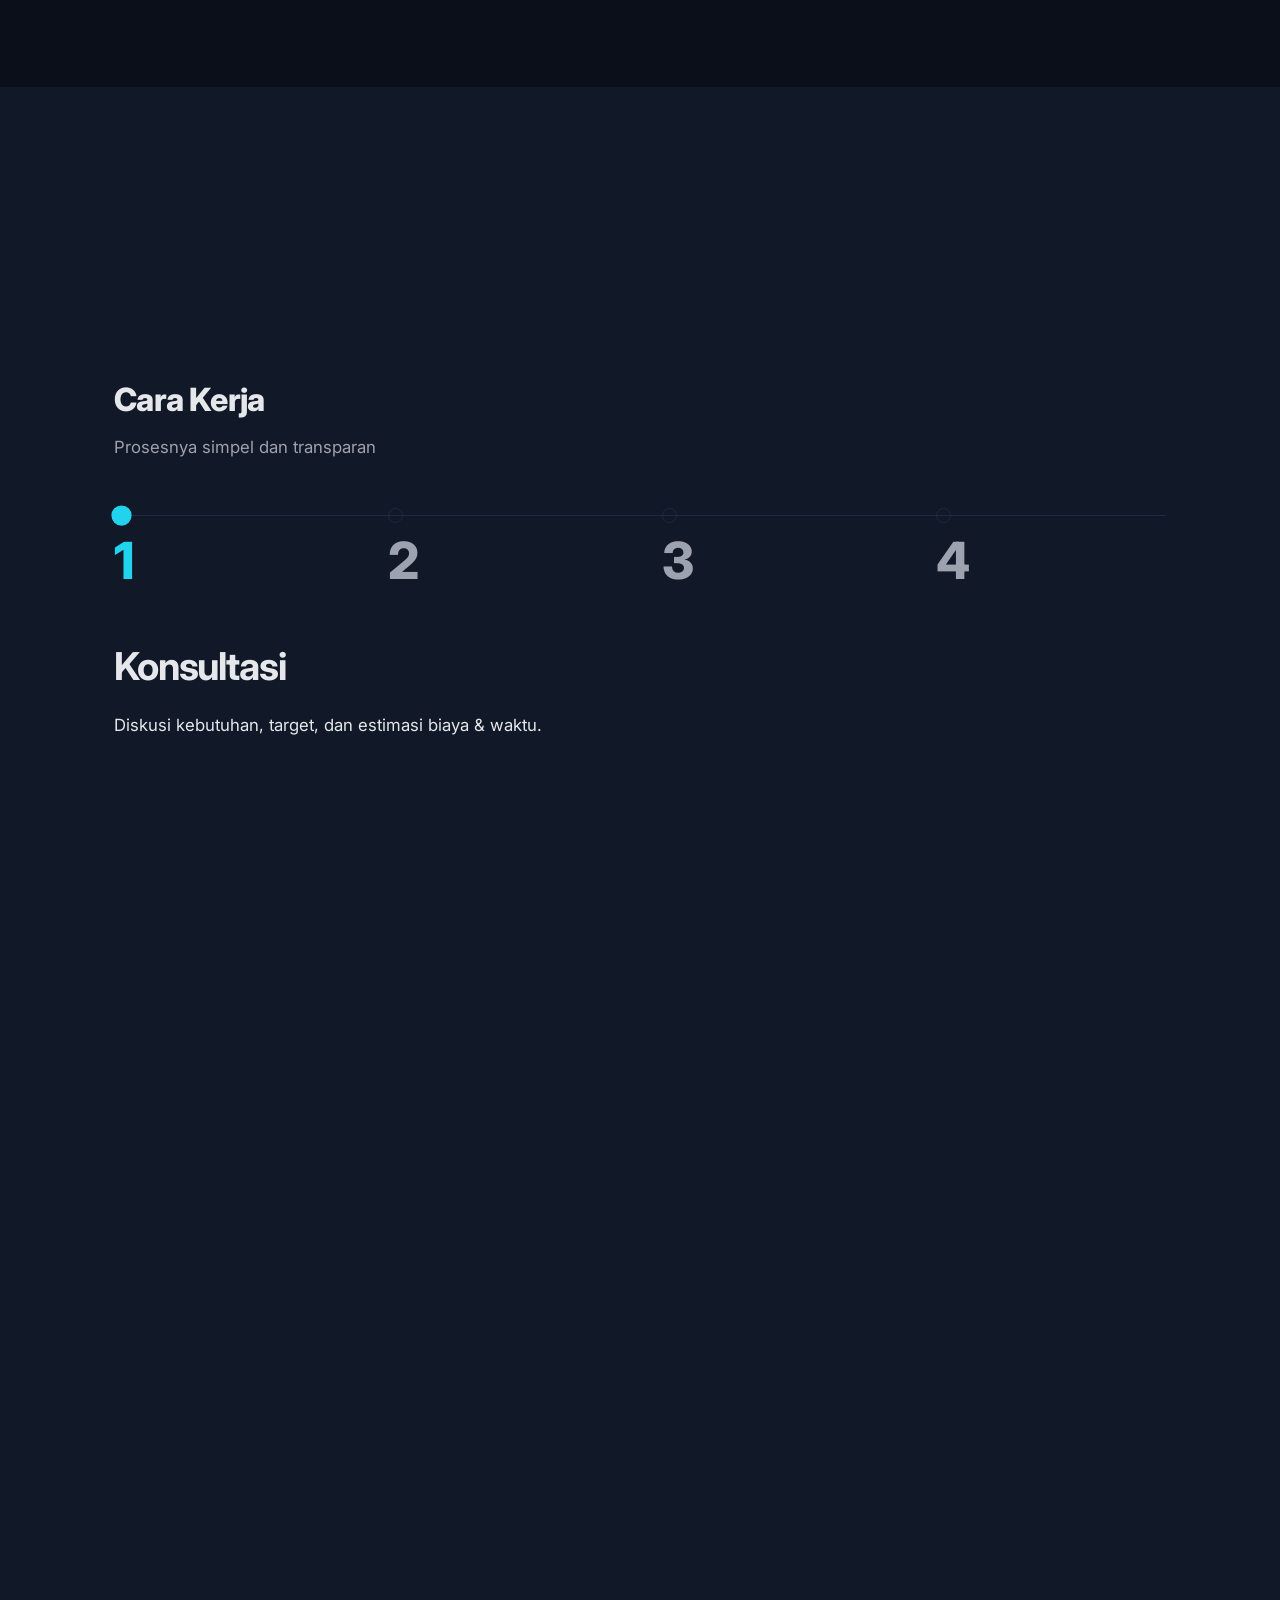
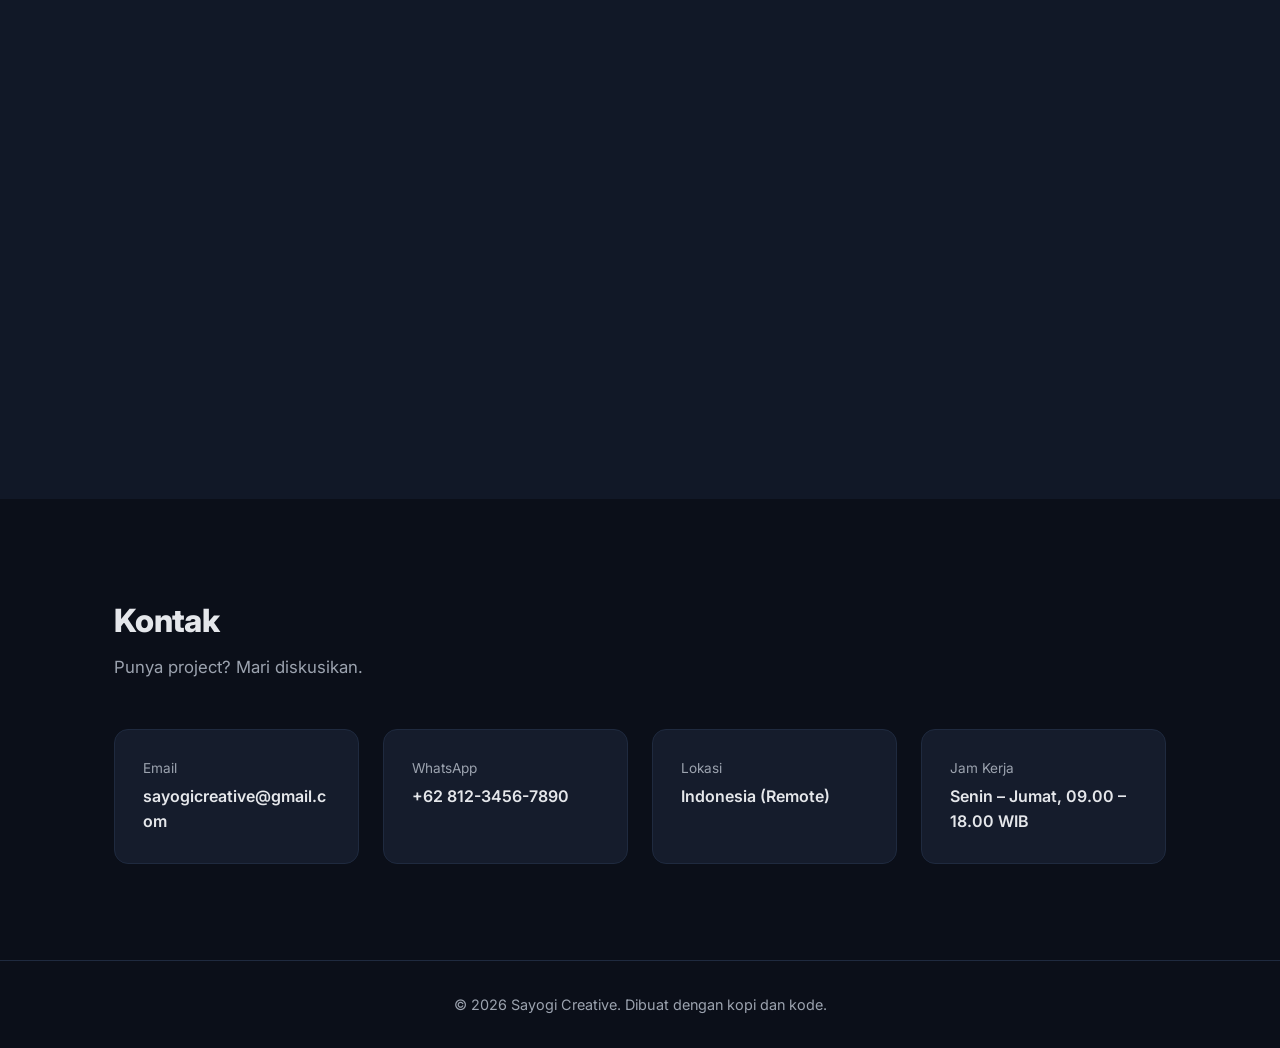
==== commit 66329059: "Drop the pinned run on phones, tighten the lower half Holding the screen still while a thumb drags t" ====
--- a/index.html
+++ b/index.html
@@ -403,9 +403,34 @@
     section { padding: 64px 0; }
     .grid-3, .grid-4 { grid-template-columns: 1fr; }
     .stack-grid { grid-template-columns: 1fr; }
-    html.motion .pin-track { height: 320vh; }
-    html.motion .pin-stage .steps { padding-bottom: 210px; }
-    html.motion .pin-stage .step-body { top: 112px; }
+    /* No pinned run on a phone: holding the screen still while a thumb scrolls
+       a long track is unpleasant, so the steps go back to being a plain list.
+       Everything the pinned mode sets is undone here rather than in script, so
+       a resize cannot leave a half-pinned state behind. */
+    html.motion .pin-track { height: auto; }
+    html.motion .pin-stage {
+      position: static; height: auto; display: block; overflow: visible;
+    }
+    html.motion .pin-stage > .container { width: auto; }
+    /* beats the 900px rule, which is more specific than the plain .steps below */
+    html.motion .pin-stage .steps {
+      grid-template-columns: 1fr; row-gap: 32px; padding-bottom: 0;
+    }
+    html.motion .pin-stage .steps::after { display: none; }
+    html.motion .pin-stage .step { position: relative; }
+    html.motion .pin-stage .step-body,
+    html.motion .pin-stage .step.is-active .step-body {
+      position: static; width: auto; opacity: 1; transform: none; pointer-events: auto;
+    }
+    html.motion .pin-stage .step-body h3 { font-size: 1.1rem; margin-bottom: 8px; }
+    html.motion .pin-stage .step-body h3,
+    html.motion .pin-stage .step-body p { transform: none; }
+    html.motion .pin-stage .step-body p { font-size: .95rem; max-width: none; }
+    html.motion .pin-stage .step.is-active .step-num { color: var(--muted); }
+    html.motion .pin-stage .step.is-active .step-node {
+      border-color: var(--border); background: var(--bg2); transform: none;
+    }
+
     /* the rail turns vertical and the nodes hang off it */
     .steps { grid-template-columns: 1fr; gap: 32px; padding-inline-start: 34px; }
     .steps::before {
@@ -415,6 +440,12 @@
     html.motion .steps::before { transform: scaleY(0); transform-origin: top; }
     html.motion .steps.in::before { transform: scaleY(1); }
     .step-node { position: absolute; inset-inline-start: -34px; top: 4px; }
+
+    /* the lower cards were mostly padding on a phone */
+    .grid { gap: 14px; }
+    .card { padding: 22px 20px; }
+    .contact-item .value a { display: inline-block; padding: 6px 0; }
+    .stack-item { padding: 16px 2px; }
     .burger { display: block; }
     .nav-links {
       display: none; position: absolute; top: 68px; left: 0; right: 0;
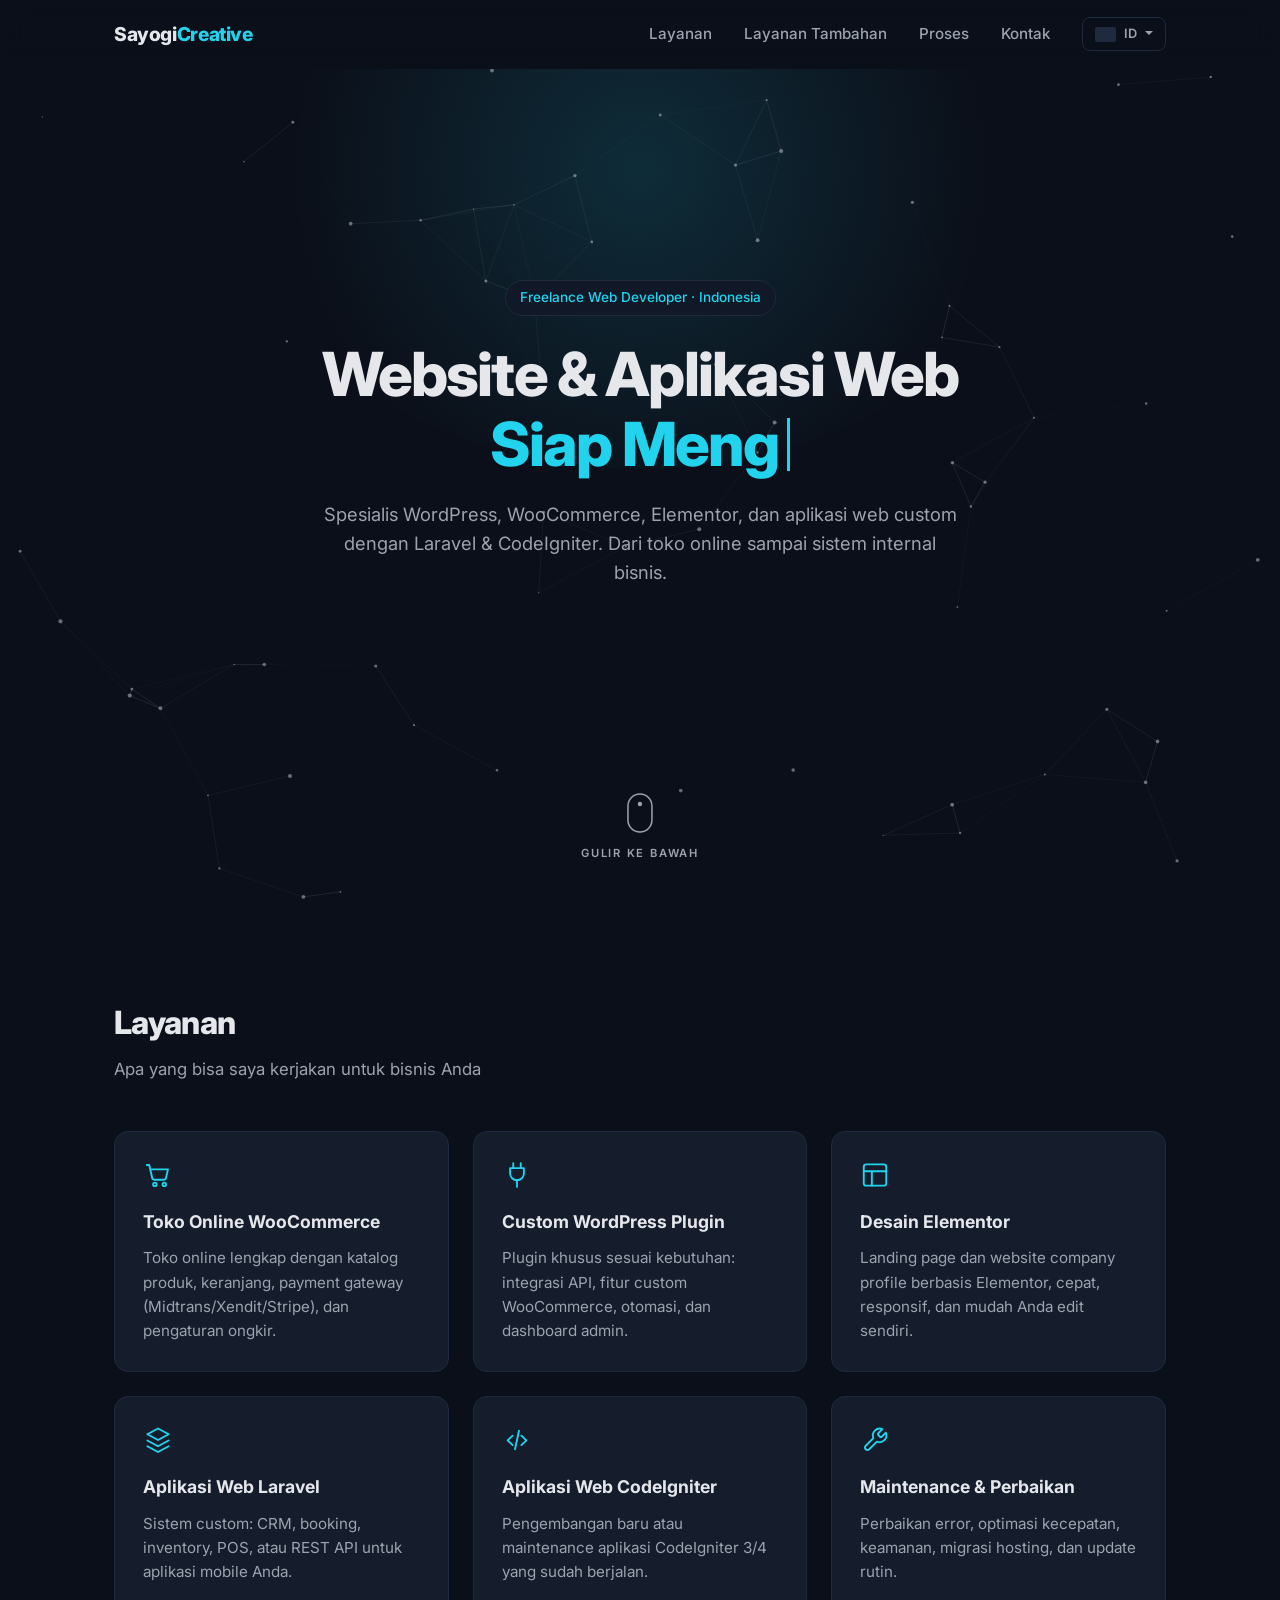
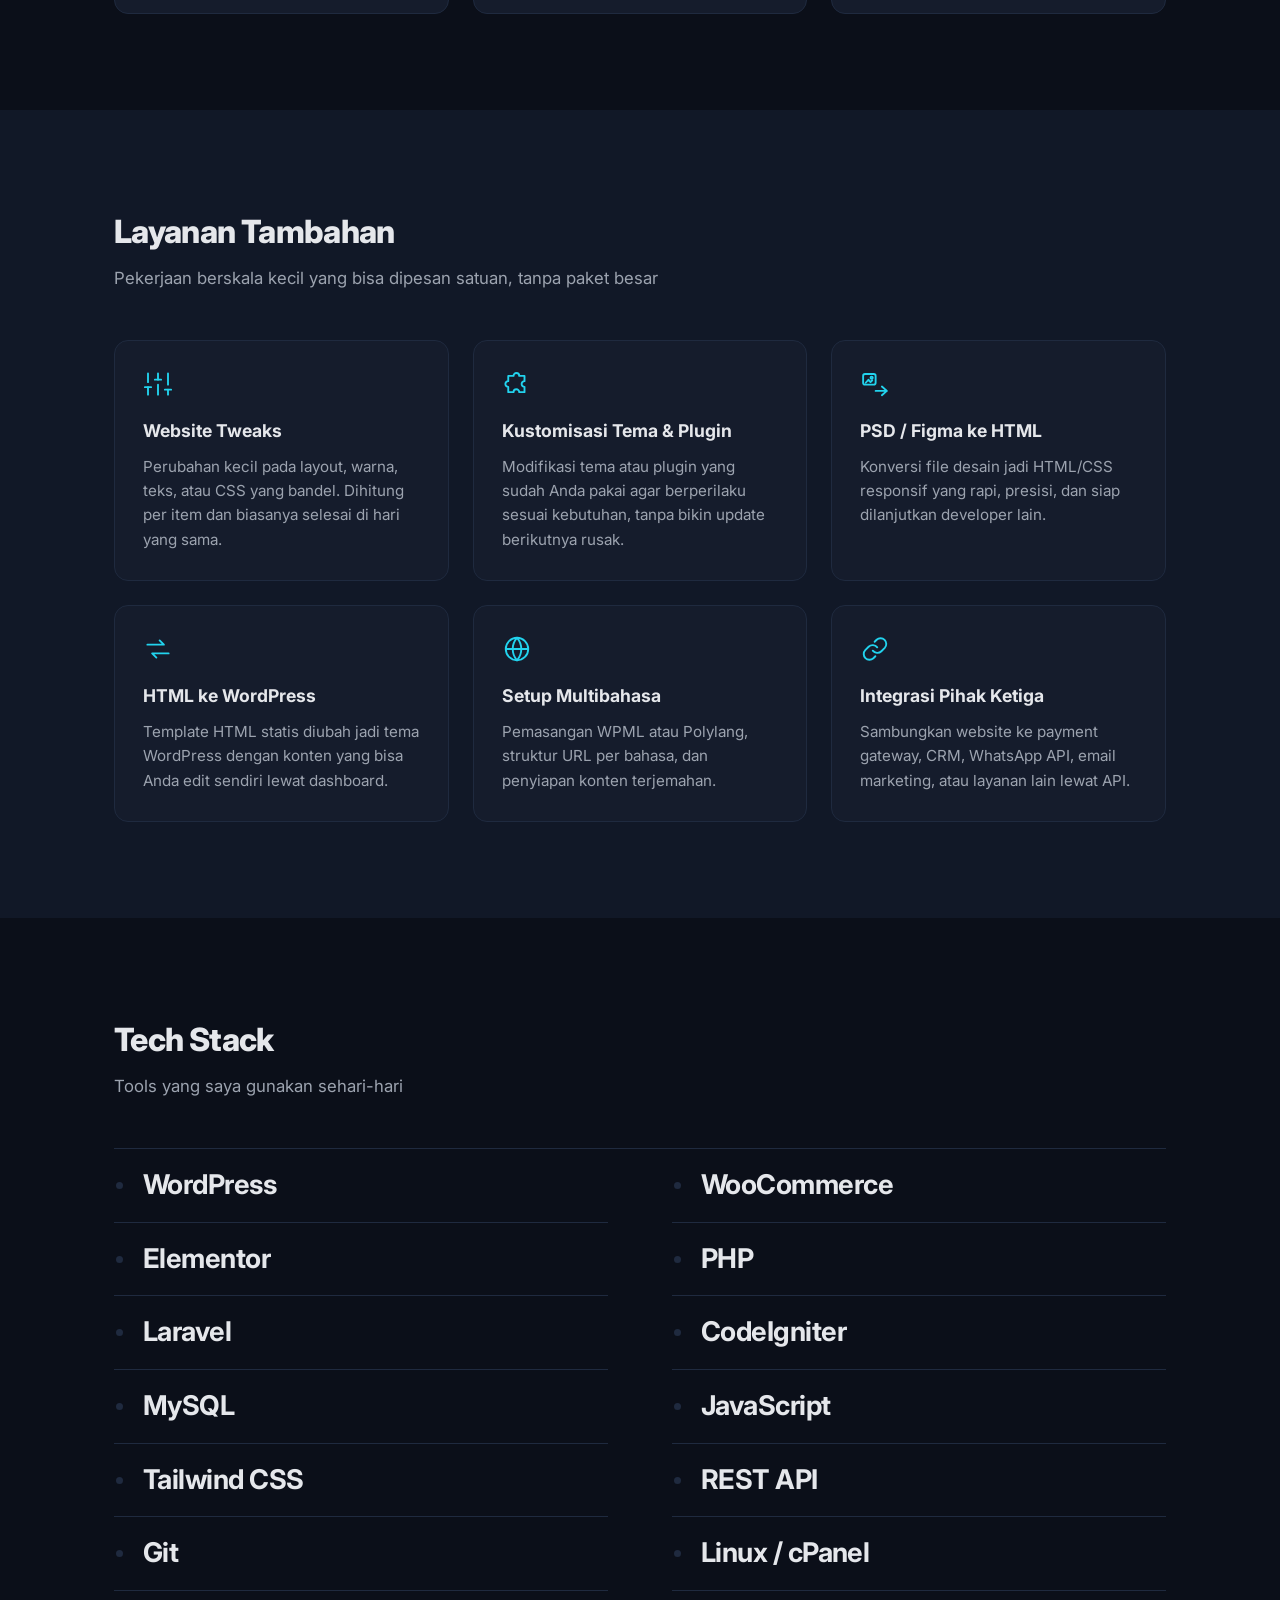
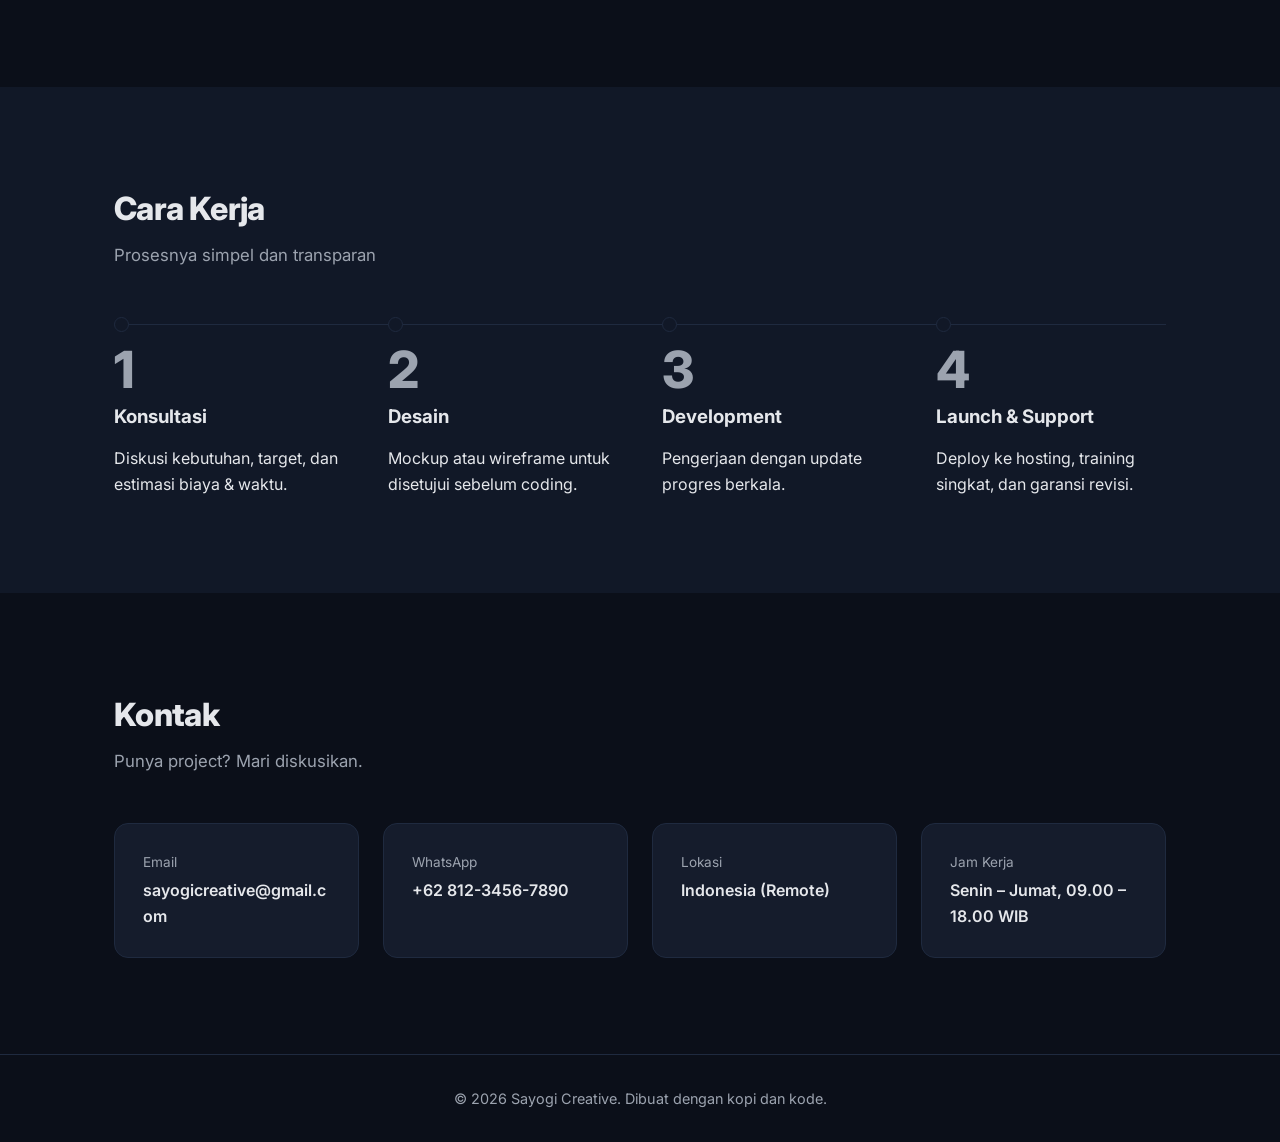
==== commit a5bf1399: "Revert the process section to a plain rail Drops the pinned run: the track, the sticky stage, the st" ====
--- a/index.html
+++ b/index.html
@@ -256,54 +256,6 @@
   .step:hover .step-num { color: var(--accent); }
   .step:hover .step-node { border-color: var(--accent); background: var(--accent); transform: scale(1.25); }
 
-  /* Pinned run. Without html.motion none of this applies and the four steps
-     stay a plain grid, which is also what a failed script leaves behind. */
-  .pin-track { position: relative; }
-
-  html.motion .pin-track { height: 380vh; }
-  html.motion .pin-stage {
-    position: sticky; top: 68px; height: calc(100svh - 68px);
-    display: flex; align-items: center; overflow: hidden;
-  }
-  html.motion .pin-stage > .container { width: 100%; }
-  html.motion .pin-stage .steps { position: relative; padding-bottom: 240px; }
-  /* the rail fills as the run progresses */
-  html.motion .pin-stage .steps::after {
-    content: ''; position: absolute; top: 7px; left: 0; right: 0; height: 1px;
-    background: var(--accent); transform: scaleX(var(--p, 0)); transform-origin: left;
-  }
-  html.motion[dir="rtl"] .pin-stage .steps::after { transform-origin: right; }
-
-  html.motion .pin-stage .step { position: static; }
-  html.motion .pin-stage .step-num { transition: color .45s ease, transform .5s cubic-bezier(.16, 1, .3, 1); }
-  html.motion .pin-stage .step.is-active .step-num { color: var(--accent); }
-  html.motion .pin-stage .step.is-active .step-node {
-    border-color: var(--accent); background: var(--accent); transform: scale(1.35);
-  }
-
-  /* one body at a time, stacked in the space under the rail */
-  html.motion .pin-stage .step-body {
-    position: absolute; top: 132px; inset-inline-start: 0;
-    width: min(620px, 100%); pointer-events: none;
-    opacity: 0; transform: translateY(44px);
-    transition: opacity .5s ease, transform .65s cubic-bezier(.16, 1, .3, 1);
-  }
-  html.motion .pin-stage .step.is-active .step-body { opacity: 1; pointer-events: auto; }
-  html.motion .pin-stage .step-body h3 {
-    font-size: clamp(1.5rem, 3.2vw, 2.4rem); letter-spacing: -0.03em; margin-bottom: 14px;
-  }
-  html.motion .pin-stage .step-body p { font-size: 1.05rem; max-width: 52ch; }
-
-  /* items drift at different rates across each step: the parallax */
-  html.motion .pin-stage .step.is-active .step-body {
-    transform: translateY(calc(var(--sub, 0) * -26px));
-  }
-  html.motion .pin-stage .step.is-active .step-body h3 {
-    transform: translateY(calc(var(--sub, 0) * -14px));
-  }
-  html.motion .pin-stage .step.is-active .step-body p {
-    transform: translateY(calc(var(--sub, 0) * -6px));
-  }
 
   /* contact */
   .contact-item .label { color: var(--muted); font-size: .85rem; margin-bottom: 4px; }
@@ -397,40 +349,11 @@
   @media (max-width: 900px) {
     .grid-3, .grid-4 { grid-template-columns: repeat(2, 1fr); }
     .steps { grid-template-columns: repeat(2, 1fr); row-gap: 52px; }
-    html.motion .pin-stage .steps { grid-template-columns: repeat(4, 1fr); row-gap: 0; }
   }
   @media (max-width: 640px) {
     section { padding: 64px 0; }
     .grid-3, .grid-4 { grid-template-columns: 1fr; }
     .stack-grid { grid-template-columns: 1fr; }
-    /* No pinned run on a phone: holding the screen still while a thumb scrolls
-       a long track is unpleasant, so the steps go back to being a plain list.
-       Everything the pinned mode sets is undone here rather than in script, so
-       a resize cannot leave a half-pinned state behind. */
-    html.motion .pin-track { height: auto; }
-    html.motion .pin-stage {
-      position: static; height: auto; display: block; overflow: visible;
-    }
-    html.motion .pin-stage > .container { width: auto; }
-    /* beats the 900px rule, which is more specific than the plain .steps below */
-    html.motion .pin-stage .steps {
-      grid-template-columns: 1fr; row-gap: 32px; padding-bottom: 0;
-    }
-    html.motion .pin-stage .steps::after { display: none; }
-    html.motion .pin-stage .step { position: relative; }
-    html.motion .pin-stage .step-body,
-    html.motion .pin-stage .step.is-active .step-body {
-      position: static; width: auto; opacity: 1; transform: none; pointer-events: auto;
-    }
-    html.motion .pin-stage .step-body h3 { font-size: 1.1rem; margin-bottom: 8px; }
-    html.motion .pin-stage .step-body h3,
-    html.motion .pin-stage .step-body p { transform: none; }
-    html.motion .pin-stage .step-body p { font-size: .95rem; max-width: none; }
-    html.motion .pin-stage .step.is-active .step-num { color: var(--muted); }
-    html.motion .pin-stage .step.is-active .step-node {
-      border-color: var(--border); background: var(--bg2); transform: none;
-    }
-
     /* the rail turns vertical and the nodes hang off it */
     .steps { grid-template-columns: 1fr; gap: 32px; padding-inline-start: 34px; }
     .steps::before {
@@ -552,47 +475,35 @@
 </section>
 
 <section id="process" style="background: var(--bg2);">
-  <div class="pin-track">
-   <div class="pin-stage">
-    <div class="container" data-head>
+  <div class="container" data-head>
     <h2 data-i18n="process.title"></h2>
     <p class="subtitle" data-i18n="process.subtitle"></p>
-      <ol class="steps" data-stagger>
-        <li class="step">
-          <span class="step-node" aria-hidden="true"></span>
-          <span class="step-num">1</span>
-          <div class="step-body">
-            <h3 data-i18n="process.1.title"></h3>
-            <p data-i18n="process.1.desc"></p>
-          </div>
-        </li>
-        <li class="step">
-          <span class="step-node" aria-hidden="true"></span>
-          <span class="step-num">2</span>
-          <div class="step-body">
-            <h3 data-i18n="process.2.title"></h3>
-            <p data-i18n="process.2.desc"></p>
-          </div>
-        </li>
-        <li class="step">
-          <span class="step-node" aria-hidden="true"></span>
-          <span class="step-num">3</span>
-          <div class="step-body">
-            <h3 data-i18n="process.3.title"></h3>
-            <p data-i18n="process.3.desc"></p>
-          </div>
-        </li>
-        <li class="step">
-          <span class="step-node" aria-hidden="true"></span>
-          <span class="step-num">4</span>
-          <div class="step-body">
-            <h3 data-i18n="process.4.title"></h3>
-            <p data-i18n="process.4.desc"></p>
-          </div>
-        </li>
-      </ol>
-    </div>
-   </div>
+    <ol class="steps" data-stagger>
+      <li class="step">
+        <span class="step-node" aria-hidden="true"></span>
+        <span class="step-num">1</span>
+        <h3 data-i18n="process.1.title"></h3>
+        <p data-i18n="process.1.desc"></p>
+      </li>
+      <li class="step">
+        <span class="step-node" aria-hidden="true"></span>
+        <span class="step-num">2</span>
+        <h3 data-i18n="process.2.title"></h3>
+        <p data-i18n="process.2.desc"></p>
+      </li>
+      <li class="step">
+        <span class="step-node" aria-hidden="true"></span>
+        <span class="step-num">3</span>
+        <h3 data-i18n="process.3.title"></h3>
+        <p data-i18n="process.3.desc"></p>
+      </li>
+      <li class="step">
+        <span class="step-node" aria-hidden="true"></span>
+        <span class="step-num">4</span>
+        <h3 data-i18n="process.4.title"></h3>
+        <p data-i18n="process.4.desc"></p>
+      </li>
+    </ol>
   </div>
 </section>
 
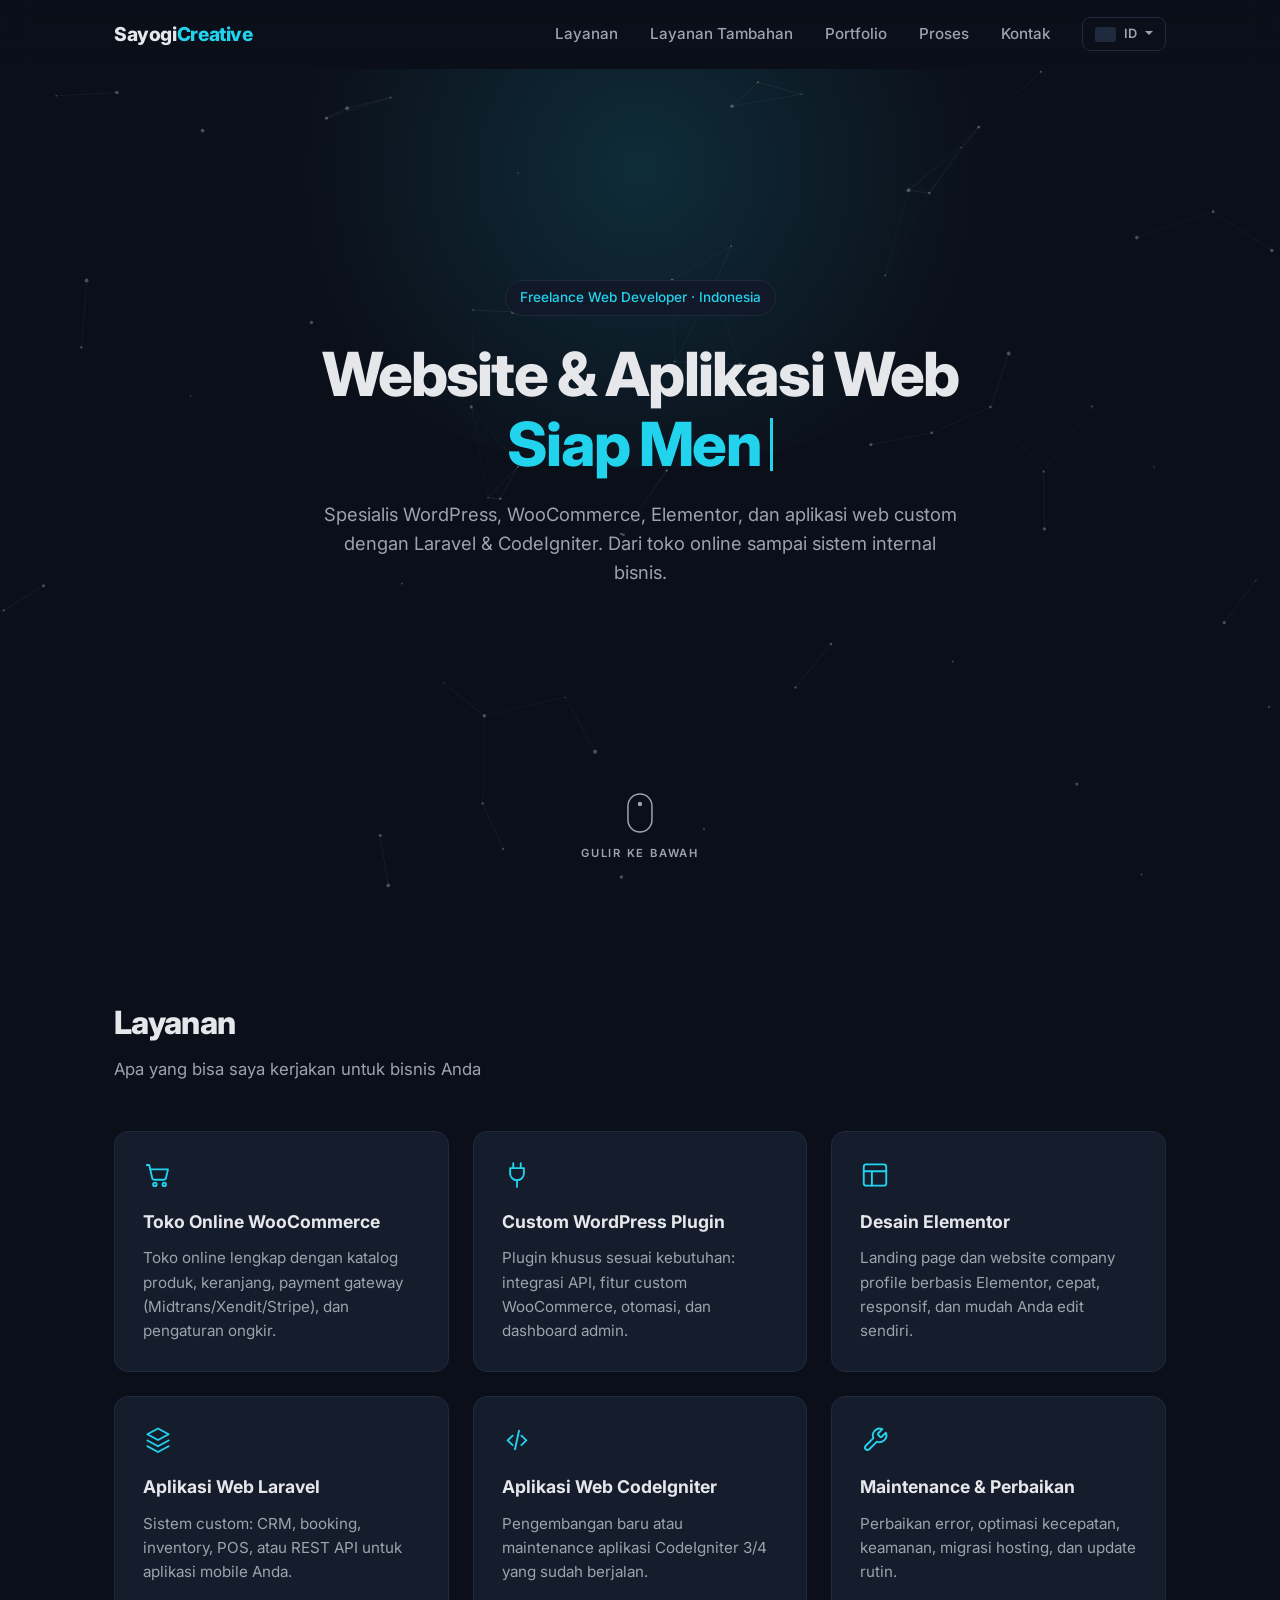
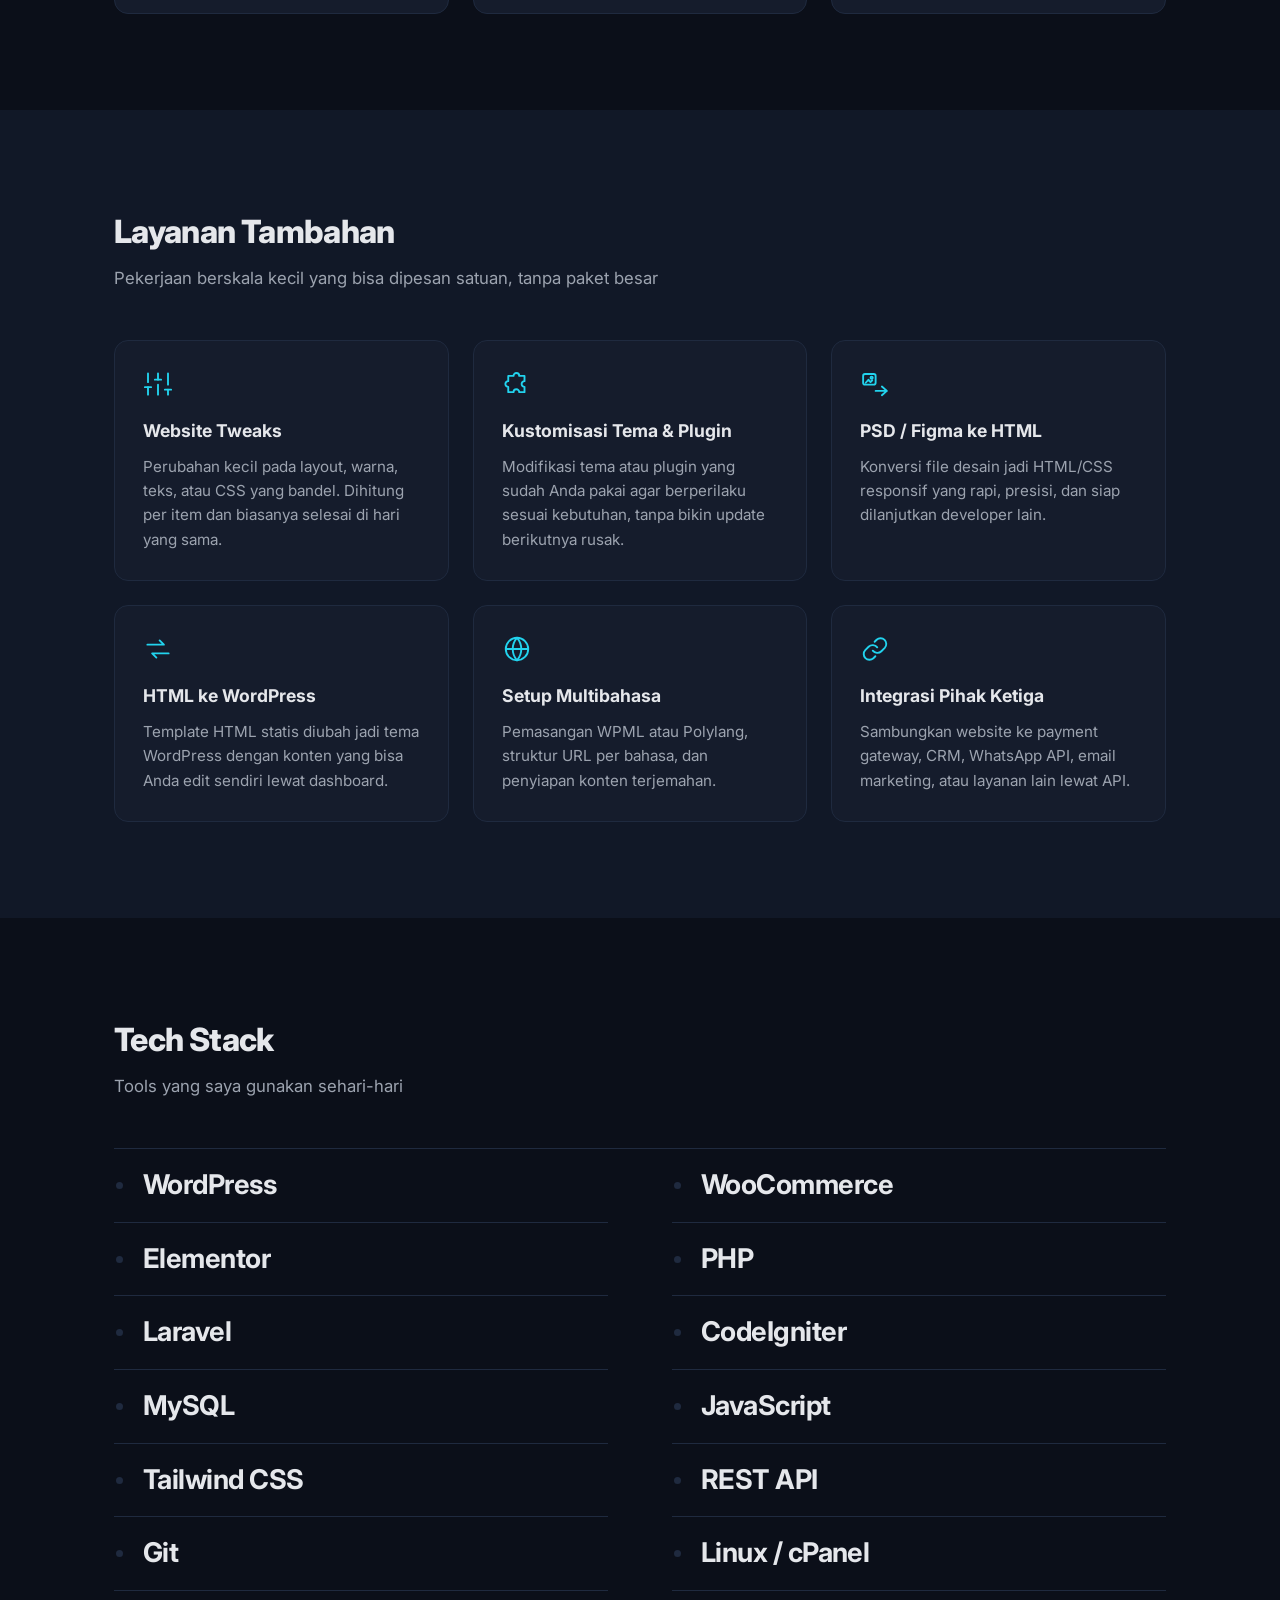
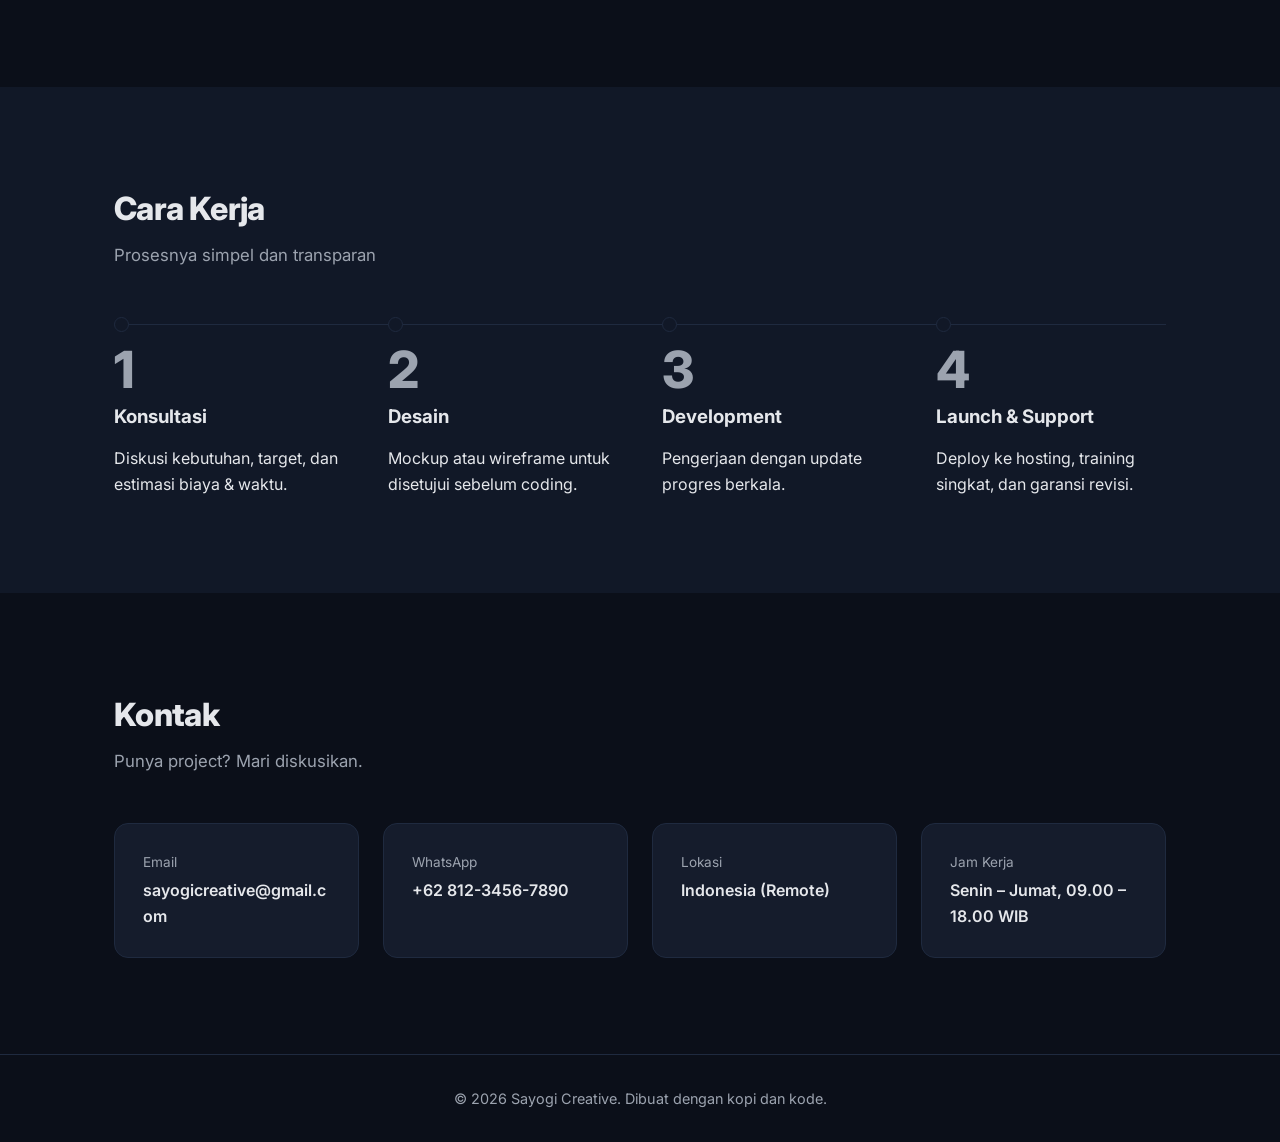
==== commit df31c97f: "Add the portfolio page Mengaji, Sedia and Mesra shown from real screenshots: each gets a full-bleed " ====
--- a/index.html
+++ b/index.html
@@ -350,6 +350,17 @@
     .grid-3, .grid-4 { grid-template-columns: repeat(2, 1fr); }
     .steps { grid-template-columns: repeat(2, 1fr); row-gap: 52px; }
   }
+  /* five nav links stop fitting beside the logo well before the grids collapse */
+  @media (max-width: 760px) {
+    .burger { display: block; }
+    .nav-links {
+      display: none; position: absolute; top: 68px; left: 0; right: 0;
+      flex-direction: column; background: var(--bg2); padding: 20px 24px;
+      border-bottom: 1px solid var(--border); gap: 18px;
+    }
+    .nav-links.open { display: flex; }
+    .lang-switch ul { inset-inline-end: auto; inset-inline-start: 0; }
+  }
   @media (max-width: 640px) {
     section { padding: 64px 0; }
     .grid-3, .grid-4 { grid-template-columns: 1fr; }
@@ -369,14 +380,6 @@
     .card { padding: 22px 20px; }
     .contact-item .value a { display: inline-block; padding: 6px 0; }
     .stack-item { padding: 16px 2px; }
-    .burger { display: block; }
-    .nav-links {
-      display: none; position: absolute; top: 68px; left: 0; right: 0;
-      flex-direction: column; background: var(--bg2); padding: 20px 24px;
-      border-bottom: 1px solid var(--border); gap: 18px;
-    }
-    .nav-links.open { display: flex; }
-    .lang-switch ul { inset-inline-end: auto; inset-inline-start: 0; }
   }
 </style>
 </head>
@@ -394,6 +397,7 @@
     <ul class="nav-links">
       <li><a href="#services" data-i18n="nav.services"></a></li>
       <li><a href="#addons" data-i18n="nav.addons"></a></li>
+      <li><a href="portfolio/" data-i18n="nav.portfolio"></a></li>
       <li><a href="#process" data-i18n="nav.process"></a></li>
       <li><a href="#contact" data-i18n="nav.contact"></a></li>
       <li class="lang-switch">
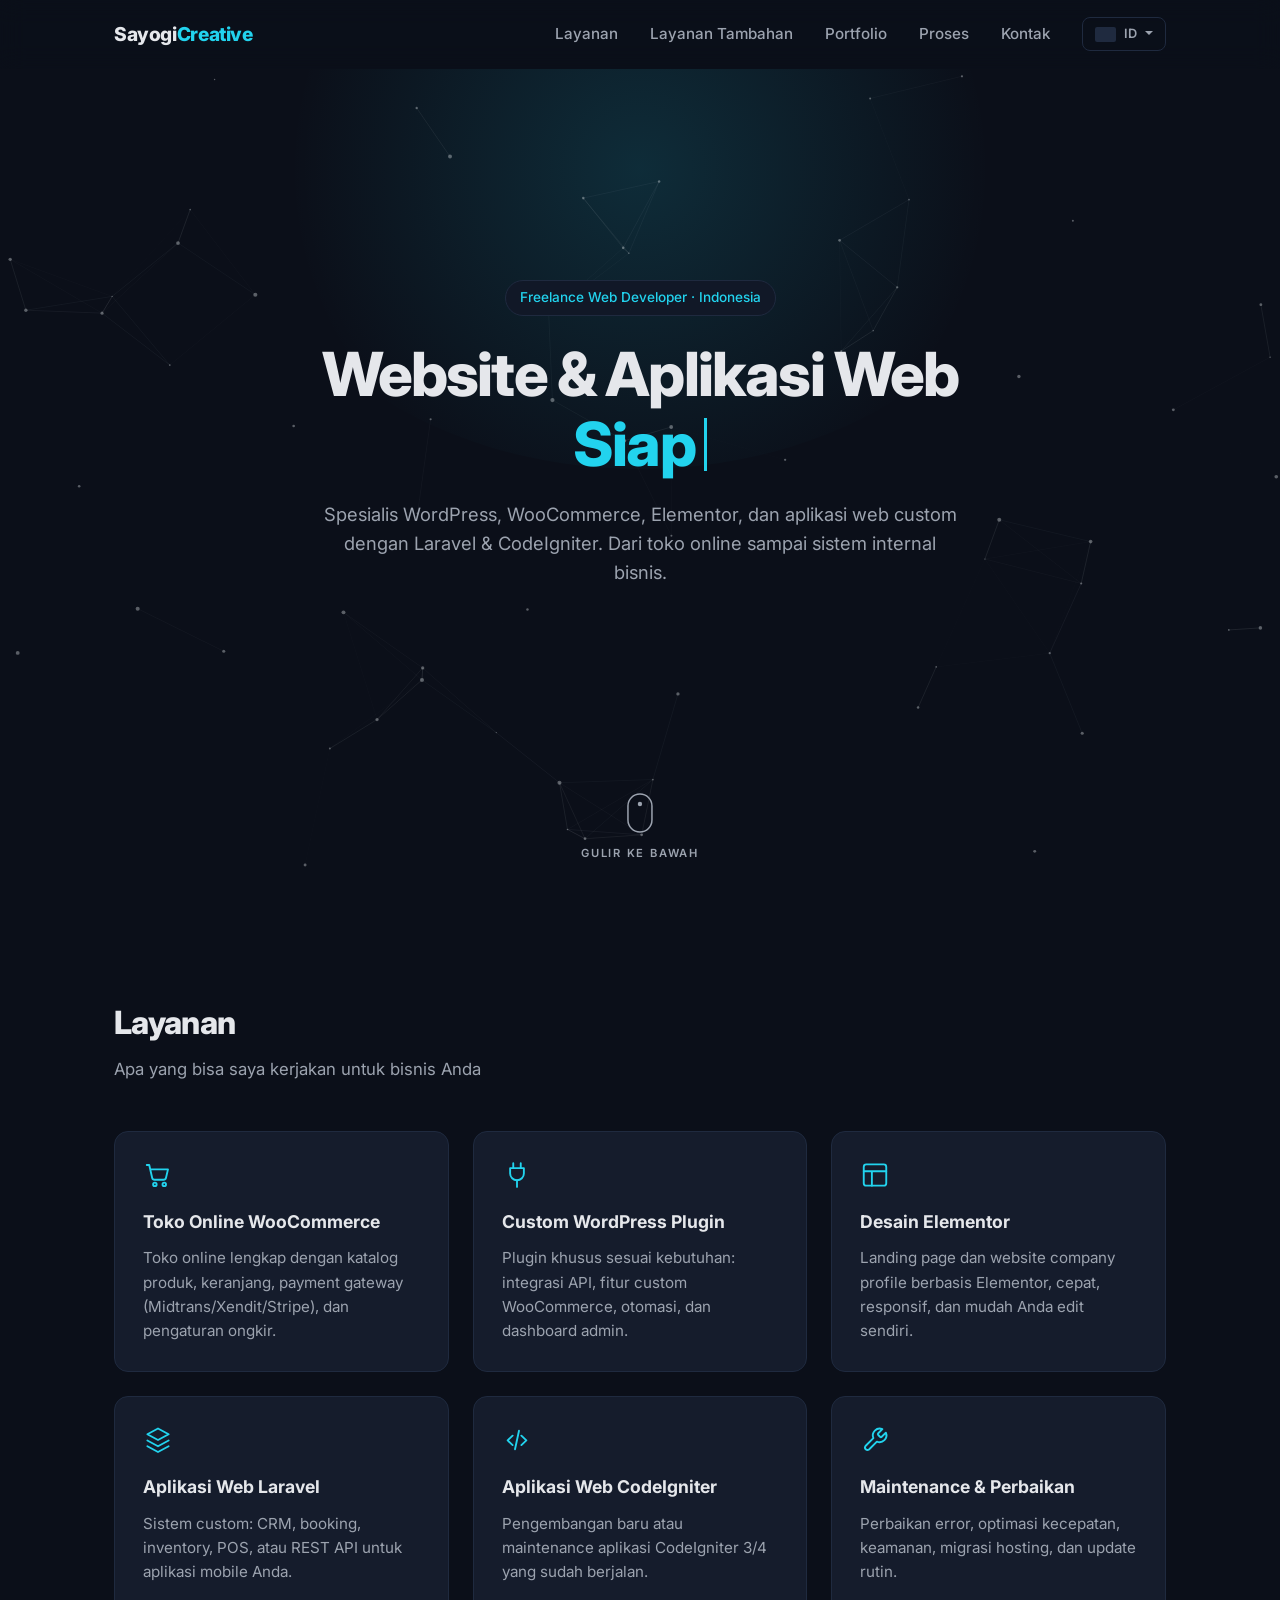
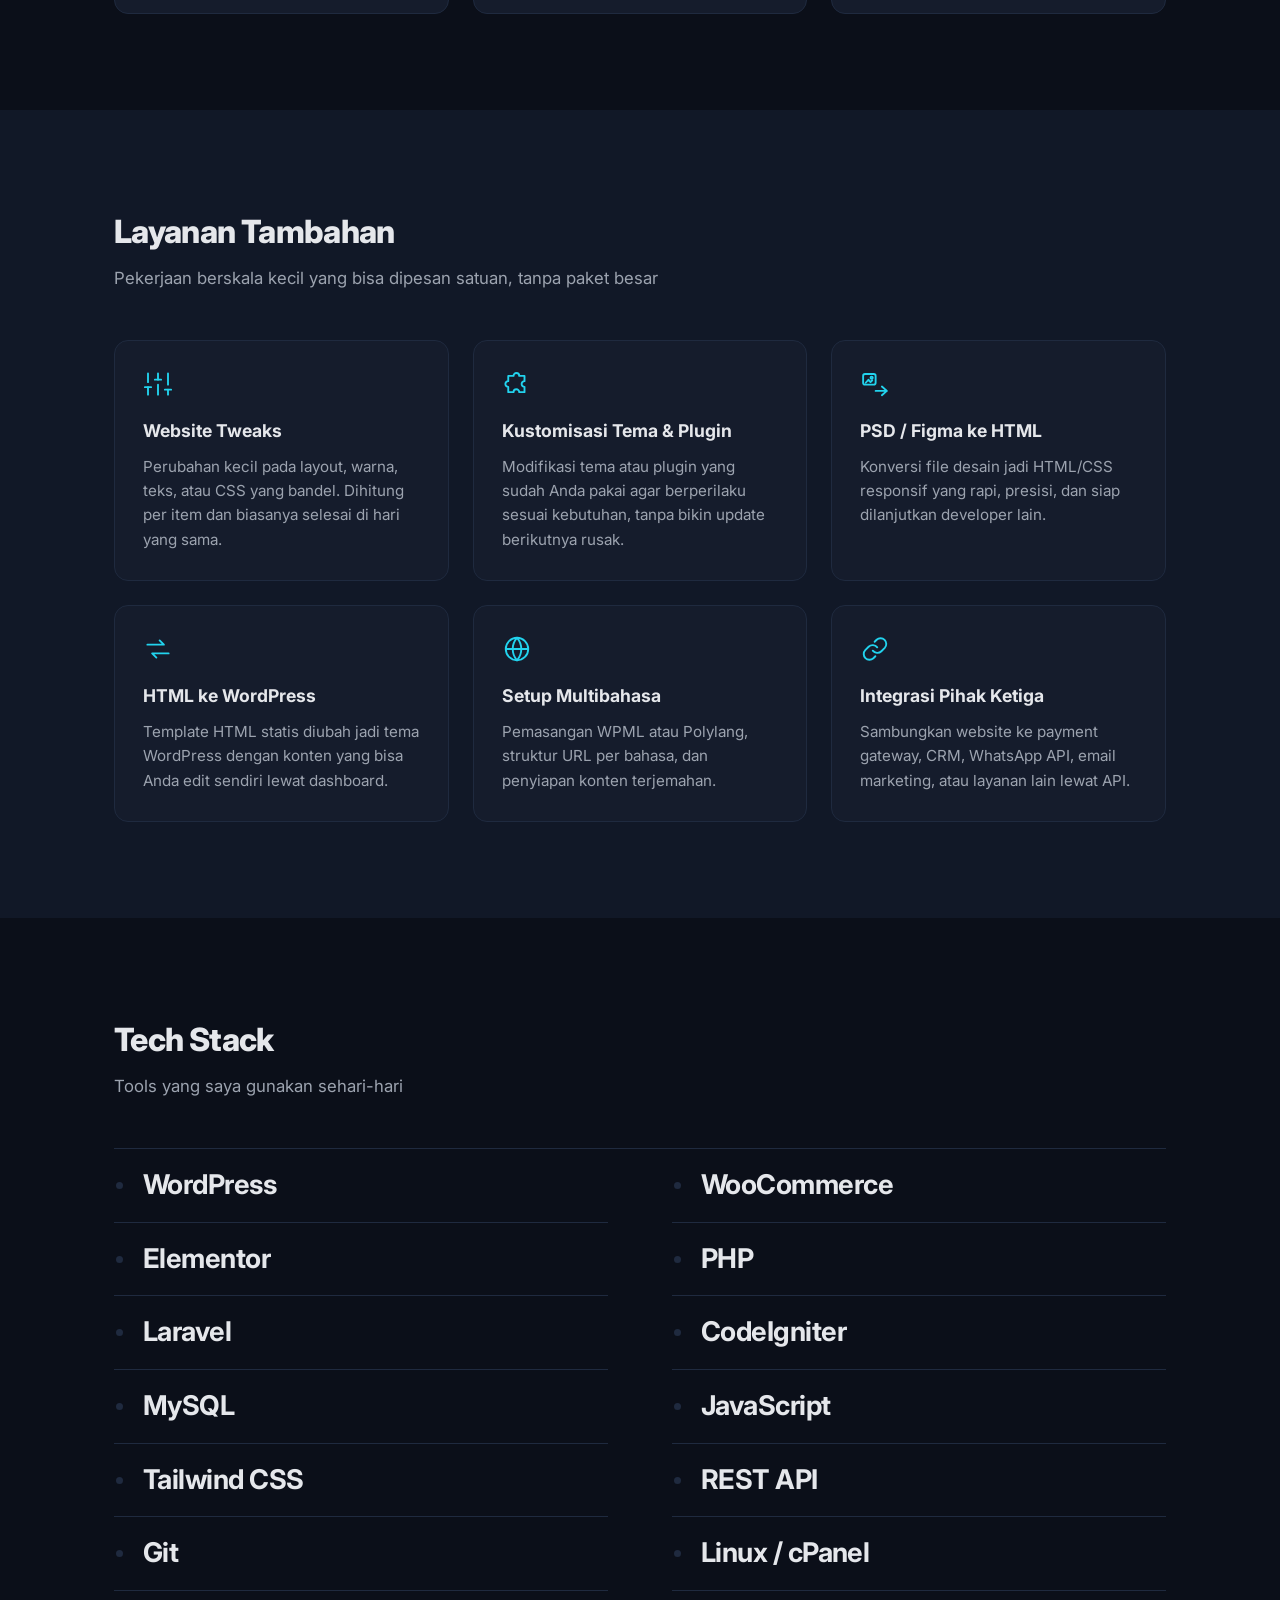
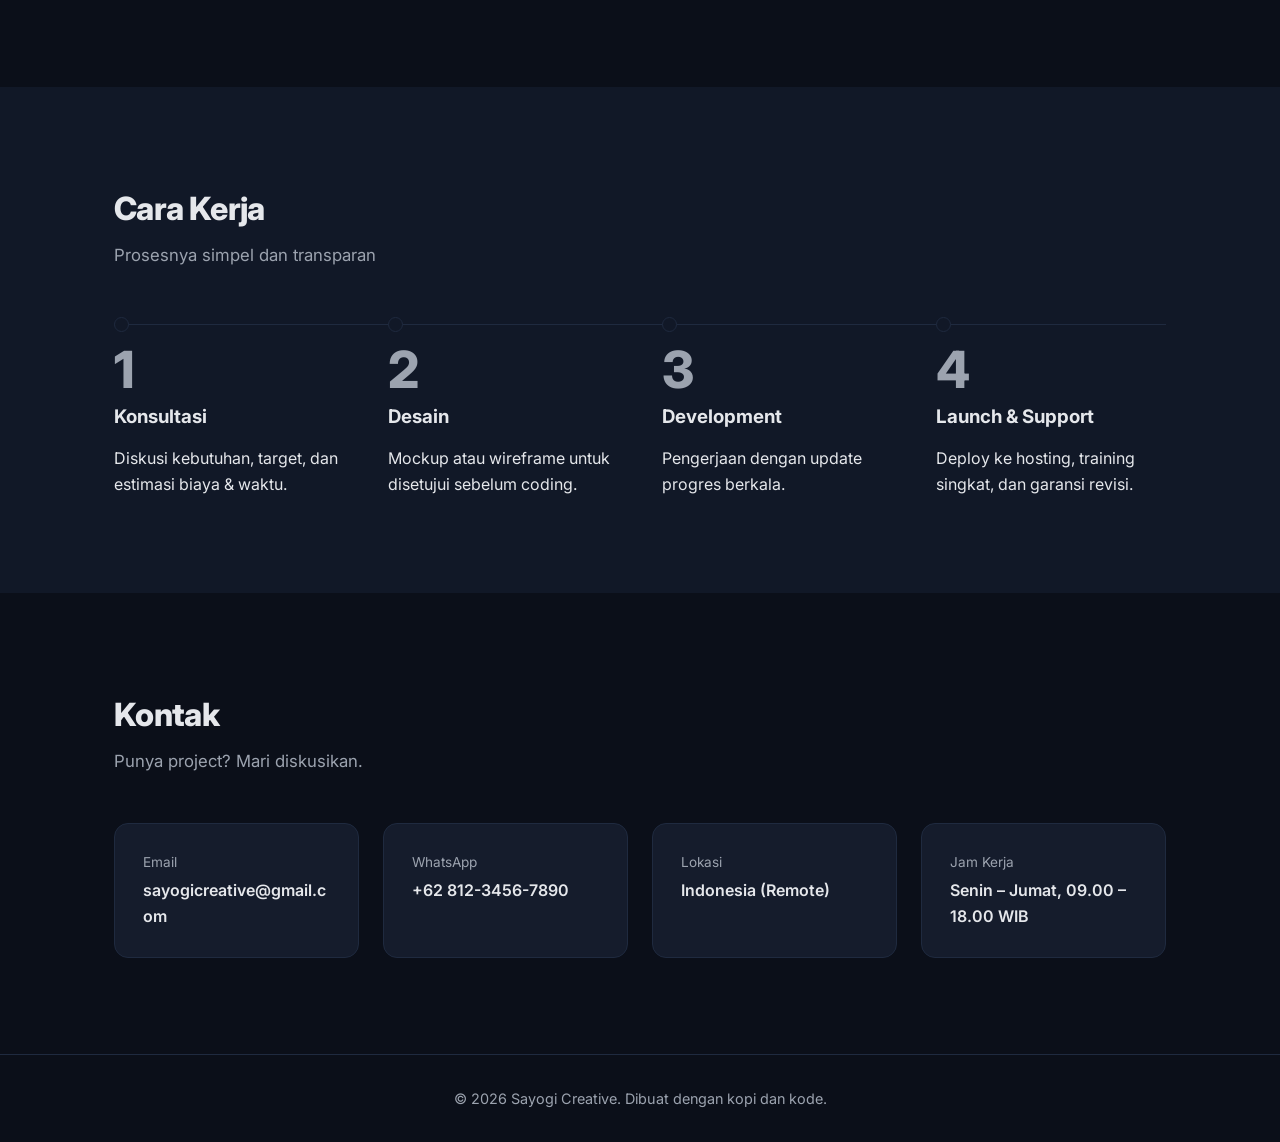
==== commit 7ff91265: "Version the shared scripts nginx on the production server caches .js for 30 days, so a returning vis" ====
--- a/index.html
+++ b/index.html
@@ -529,7 +529,7 @@
 </footer>
 
 <script src="https://cdn.jsdelivr.net/npm/lenis@1.3.26/dist/lenis.min.js"></script>
-<script src="lang.js"></script>
-<script src="script.js"></script>
+<script src="lang.js?v=20261105"></script>
+<script src="script.js?v=20261105"></script>
 </body>
 </html>
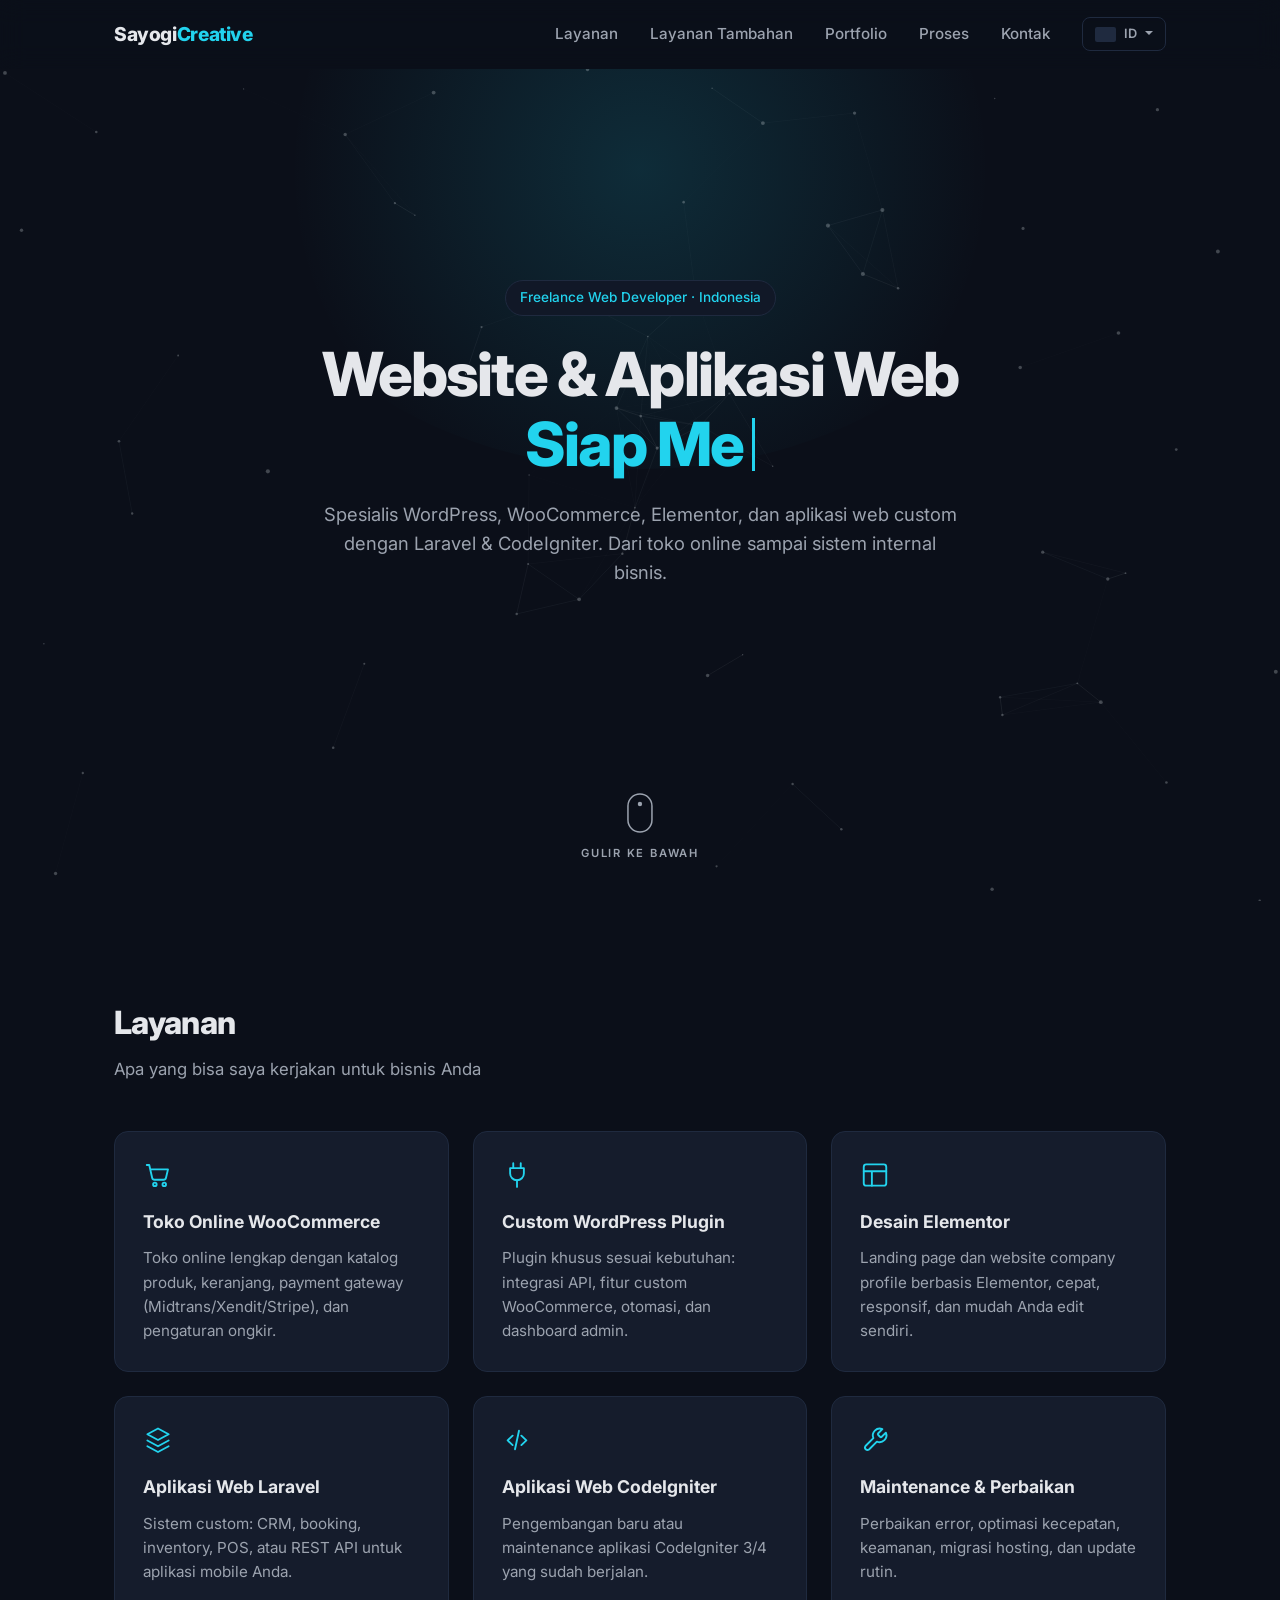
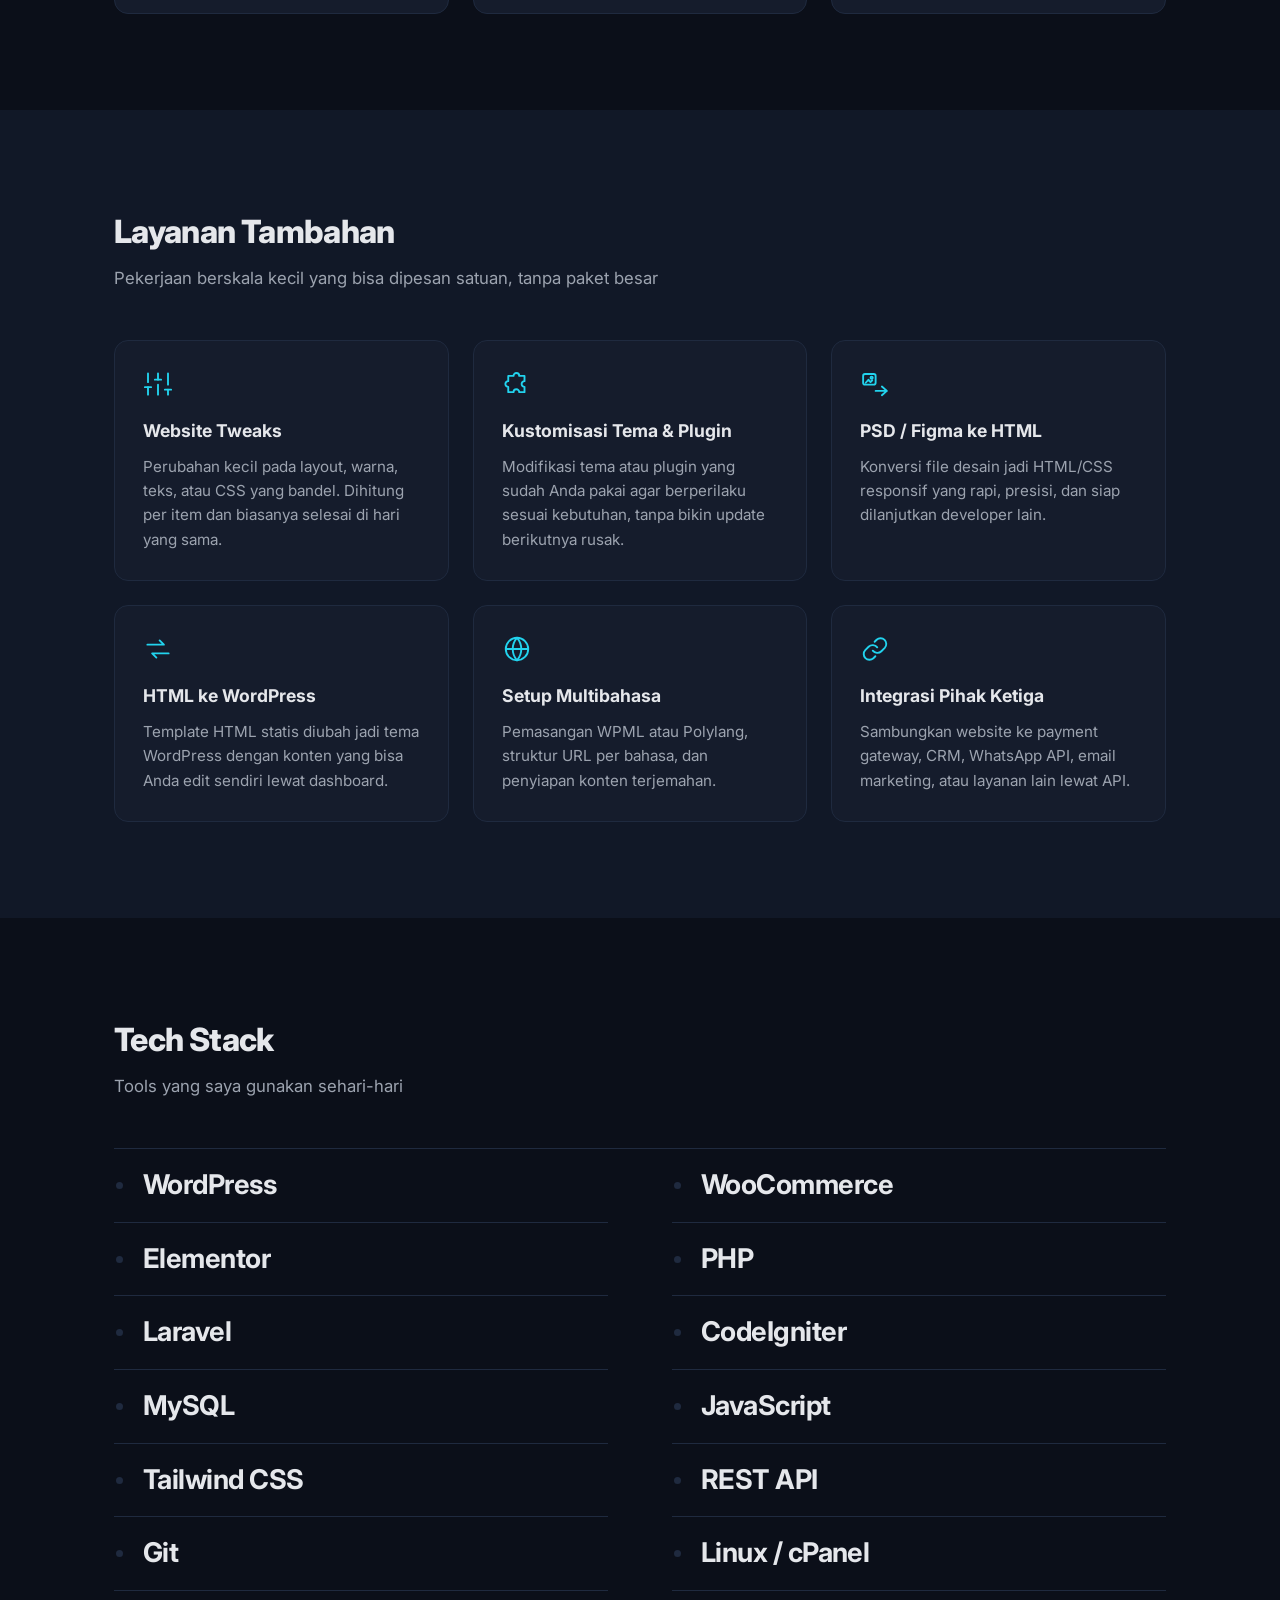
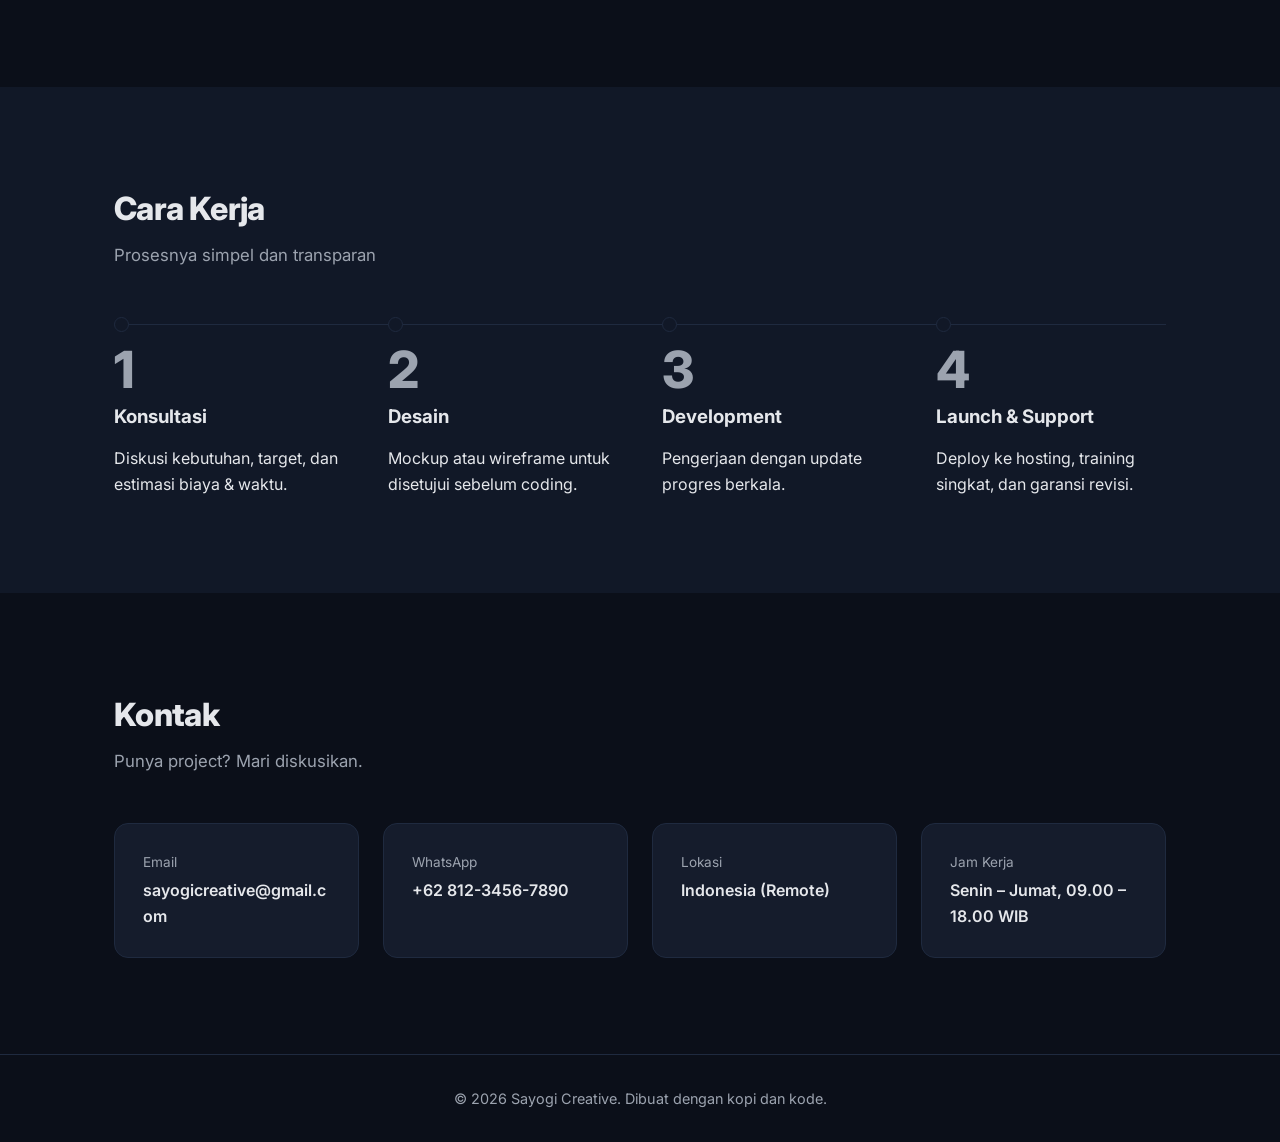
==== commit 32ae41d7: "Make both pages readable to crawlers and shareable Every string lived only in lang.js, so anything t" ====
--- a/index.html
+++ b/index.html
@@ -3,8 +3,61 @@
 <head>
 <meta charset="UTF-8">
 <meta name="viewport" content="width=device-width, initial-scale=1.0">
-<title>Sayogi Creative — Web Developer WordPress, WooCommerce, Laravel</title>
-<meta name="description" content="Freelance web developer Indonesia. WordPress, WooCommerce, Elementor, custom plugin, Laravel & CodeIgniter.">
+<title>Jasa Pembuatan Website &amp; Aplikasi Web | Sayogi Creative</title>
+<meta name="description" content="Sayogi Creative membuat website, toko online WooCommerce, plugin WordPress custom, dan aplikasi web Laravel atau CodeIgniter untuk bisnis Anda.">
+<link rel="canonical" href="https://sayogicreative.com/">
+<meta name="theme-color" content="#0b0f19">
+<link rel="icon" href="favicon.svg" type="image/svg+xml">
+<link rel="icon" href="favicon.ico" sizes="48x48">
+<link rel="apple-touch-icon" href="apple-touch-icon.png">
+<meta property="og:site_name" content="Sayogi Creative">
+<meta property="og:locale" content="id_ID">
+<meta property="og:type" content="website">
+<meta property="og:title" content="Jasa Pembuatan Website &amp; Aplikasi Web | Sayogi Creative">
+<meta property="og:description" content="Sayogi Creative membuat website, toko online WooCommerce, plugin WordPress custom, dan aplikasi web Laravel atau CodeIgniter untuk bisnis Anda.">
+<meta property="og:url" content="https://sayogicreative.com/">
+<meta property="og:image" content="https://sayogicreative.com/og-image.jpg">
+<meta property="og:image:width" content="1200">
+<meta property="og:image:height" content="630">
+<meta property="og:image:alt" content="SayogiCreative: Website &amp; Aplikasi Web Siap Menghasilkan">
+<meta name="twitter:card" content="summary_large_image">
+<meta name="twitter:title" content="Jasa Pembuatan Website &amp; Aplikasi Web | Sayogi Creative">
+<meta name="twitter:description" content="Sayogi Creative membuat website, toko online WooCommerce, plugin WordPress custom, dan aplikasi web Laravel atau CodeIgniter untuk bisnis Anda.">
+<meta name="twitter:image" content="https://sayogicreative.com/og-image.jpg">
+<script type="application/ld+json">
+{
+  "@context": "https://schema.org",
+  "@graph": [
+    {
+      "@type": "Organization",
+      "@id": "https://sayogicreative.com/#org",
+      "name": "Sayogi Creative",
+      "url": "https://sayogicreative.com/",
+      "email": "sayogicreative@gmail.com",
+      "logo": "https://sayogicreative.com/apple-touch-icon.png",
+      "image": "https://sayogicreative.com/og-image.jpg",
+      "description": "Pembuat website dan aplikasi web: WordPress, WooCommerce, Elementor, plugin custom, Laravel, dan CodeIgniter.",
+      "knowsAbout": [
+        "WordPress",
+        "WooCommerce",
+        "Elementor",
+        "Laravel",
+        "CodeIgniter"
+      ]
+    },
+    {
+      "@type": "WebSite",
+      "@id": "https://sayogicreative.com/#site",
+      "url": "https://sayogicreative.com/",
+      "name": "Sayogi Creative",
+      "inLanguage": "id",
+      "publisher": {
+        "@id": "https://sayogicreative.com/#org"
+      }
+    }
+  ]
+}
+</script>
 <link rel="preconnect" href="https://fonts.googleapis.com">
 <link href="https://fonts.googleapis.com/css2?family=Inter:wght@400;500;600;700;800&display=swap" rel="stylesheet">
 <style>
@@ -395,11 +448,11 @@
   <nav class="container">
     <a href="#" class="logo">Sayogi<span>Creative</span></a>
     <ul class="nav-links">
-      <li><a href="#services" data-i18n="nav.services"></a></li>
-      <li><a href="#addons" data-i18n="nav.addons"></a></li>
-      <li><a href="portfolio/" data-i18n="nav.portfolio"></a></li>
-      <li><a href="#process" data-i18n="nav.process"></a></li>
-      <li><a href="#contact" data-i18n="nav.contact"></a></li>
+      <li><a href="#services" data-i18n="nav.services">Layanan</a></li>
+      <li><a href="#addons" data-i18n="nav.addons">Layanan Tambahan</a></li>
+      <li><a href="portfolio/" data-i18n="nav.portfolio">Portfolio</a></li>
+      <li><a href="#process" data-i18n="nav.process">Proses</a></li>
+      <li><a href="#contact" data-i18n="nav.contact">Kontak</a></li>
       <li class="lang-switch">
         <details>
           <summary aria-label="Language"></summary>
@@ -414,53 +467,53 @@
 <section class="hero">
   <canvas class="hero-particles" aria-hidden="true"></canvas>
   <div class="container hero-inner">
-    <div class="badge" data-i18n="hero.badge"></div>
-    <h1><span data-i18n="hero.title"></span><br><span class="typed"></span></h1>
-    <p data-i18n="hero.subtitle"></p>
+    <div class="badge" data-i18n="hero.badge">Freelance Web Developer · Indonesia</div>
+    <h1><span data-i18n="hero.title">Website &amp; Aplikasi Web</span><br><span class="typed">Siap Menghasilkan</span></h1>
+    <p data-i18n="hero.subtitle">Spesialis WordPress, WooCommerce, Elementor, dan aplikasi web custom dengan Laravel &amp; CodeIgniter. Dari toko online sampai sistem internal bisnis.</p>
   </div>
   <a href="#services" class="scroll-cue">
     <svg viewBox="0 0 26 40" fill="none" stroke="currentColor" stroke-width="1.5" aria-hidden="true">
       <rect x="1" y="1" width="24" height="38" rx="12"/>
       <circle class="wheel" cx="13" cy="11" r="2.2" stroke="none"/>
     </svg>
-    <span data-i18n="hero.scroll"></span>
+    <span data-i18n="hero.scroll">Gulir ke bawah</span>
   </a>
 </section>
 
 <section id="services">
   <div class="container" data-head>
-    <h2 data-i18n="services.title"></h2>
-    <p class="subtitle" data-i18n="services.subtitle"></p>
+    <h2 data-i18n="services.title">Layanan</h2>
+    <p class="subtitle" data-i18n="services.subtitle">Apa yang bisa saya kerjakan untuk bisnis Anda</p>
     <div class="grid grid-3">
-      <div class="card reveal-item"><div class="icon"><svg viewBox="0 0 24 24" fill="none" stroke="currentColor" stroke-width="1.5" stroke-linecap="round" stroke-linejoin="round" aria-hidden="true"><path d="M3 4h2l2.3 10.2a2 2 0 0 0 2 1.6h7.1a2 2 0 0 0 2-1.6L20 7.5H6"/><circle cx="9.5" cy="19.5" r="1.4"/><circle cx="17" cy="19.5" r="1.4"/></div><h3 data-i18n="services.1.title"></h3><p data-i18n="services.1.desc"></p></div>
-      <div class="card reveal-item"><div class="icon"><svg viewBox="0 0 24 24" fill="none" stroke="currentColor" stroke-width="1.5" stroke-linecap="round" stroke-linejoin="round" aria-hidden="true"><path d="M9 2.5v4M15 2.5v4"/><path d="M6.5 6.5h11v4.2a5.5 5.5 0 0 1-11 0V6.5Z"/><path d="M12 16.2v5.3"/></div><h3 data-i18n="services.2.title"></h3><p data-i18n="services.2.desc"></p></div>
-      <div class="card reveal-item"><div class="icon"><svg viewBox="0 0 24 24" fill="none" stroke="currentColor" stroke-width="1.5" stroke-linecap="round" stroke-linejoin="round" aria-hidden="true"><rect x="3" y="3.5" width="18" height="17" rx="2"/><path d="M3 9h18M9.5 20.5V9"/></div><h3 data-i18n="services.3.title"></h3><p data-i18n="services.3.desc"></p></div>
-      <div class="card reveal-item"><div class="icon"><svg viewBox="0 0 24 24" fill="none" stroke="currentColor" stroke-width="1.5" stroke-linecap="round" stroke-linejoin="round" aria-hidden="true"><path d="m12 2.8 8.5 4.6-8.5 4.6-8.5-4.6 8.5-4.6Z"/><path d="m3.5 12.4 8.5 4.6 8.5-4.6"/><path d="m3.5 17 8.5 4.6 8.5-4.6"/></div><h3 data-i18n="services.4.title"></h3><p data-i18n="services.4.desc"></p></div>
-      <div class="card reveal-item"><div class="icon"><svg viewBox="0 0 24 24" fill="none" stroke="currentColor" stroke-width="1.5" stroke-linecap="round" stroke-linejoin="round" aria-hidden="true"><path d="m8.5 8.5-4 3.8 4 3.8M15.5 8.5l4 3.8-4 3.8"/><path d="M13.6 4.6 10.4 19.4"/></div><h3 data-i18n="services.5.title"></h3><p data-i18n="services.5.desc"></p></div>
-      <div class="card reveal-item"><div class="icon"><svg viewBox="0 0 24 24" fill="none" stroke="currentColor" stroke-width="1.5" stroke-linecap="round" stroke-linejoin="round" aria-hidden="true"><path d="M14.6 6.6a1 1 0 0 0 0 1.4l1.4 1.4a1 1 0 0 0 1.4 0l3.3-3.3a5.5 5.5 0 0 1-7.2 7.2l-6.3 6.3a2 2 0 0 1-2.8-2.8l6.3-6.3a5.5 5.5 0 0 1 7.2-7.2l-3.3 3.3Z"/></div><h3 data-i18n="services.6.title"></h3><p data-i18n="services.6.desc"></p></div>
+      <div class="card reveal-item"><div class="icon"><svg viewBox="0 0 24 24" fill="none" stroke="currentColor" stroke-width="1.5" stroke-linecap="round" stroke-linejoin="round" aria-hidden="true"><path d="M3 4h2l2.3 10.2a2 2 0 0 0 2 1.6h7.1a2 2 0 0 0 2-1.6L20 7.5H6"/><circle cx="9.5" cy="19.5" r="1.4"/><circle cx="17" cy="19.5" r="1.4"/></div><h3 data-i18n="services.1.title">Toko Online WooCommerce</h3><p data-i18n="services.1.desc">Toko online lengkap dengan katalog produk, keranjang, payment gateway (Midtrans/Xendit/Stripe), dan pengaturan ongkir.</p></div>
+      <div class="card reveal-item"><div class="icon"><svg viewBox="0 0 24 24" fill="none" stroke="currentColor" stroke-width="1.5" stroke-linecap="round" stroke-linejoin="round" aria-hidden="true"><path d="M9 2.5v4M15 2.5v4"/><path d="M6.5 6.5h11v4.2a5.5 5.5 0 0 1-11 0V6.5Z"/><path d="M12 16.2v5.3"/></div><h3 data-i18n="services.2.title">Custom WordPress Plugin</h3><p data-i18n="services.2.desc">Plugin khusus sesuai kebutuhan: integrasi API, fitur custom WooCommerce, otomasi, dan dashboard admin.</p></div>
+      <div class="card reveal-item"><div class="icon"><svg viewBox="0 0 24 24" fill="none" stroke="currentColor" stroke-width="1.5" stroke-linecap="round" stroke-linejoin="round" aria-hidden="true"><rect x="3" y="3.5" width="18" height="17" rx="2"/><path d="M3 9h18M9.5 20.5V9"/></div><h3 data-i18n="services.3.title">Desain Elementor</h3><p data-i18n="services.3.desc">Landing page dan website company profile berbasis Elementor, cepat, responsif, dan mudah Anda edit sendiri.</p></div>
+      <div class="card reveal-item"><div class="icon"><svg viewBox="0 0 24 24" fill="none" stroke="currentColor" stroke-width="1.5" stroke-linecap="round" stroke-linejoin="round" aria-hidden="true"><path d="m12 2.8 8.5 4.6-8.5 4.6-8.5-4.6 8.5-4.6Z"/><path d="m3.5 12.4 8.5 4.6 8.5-4.6"/><path d="m3.5 17 8.5 4.6 8.5-4.6"/></div><h3 data-i18n="services.4.title">Aplikasi Web Laravel</h3><p data-i18n="services.4.desc">Sistem custom: CRM, booking, inventory, POS, atau REST API untuk aplikasi mobile Anda.</p></div>
+      <div class="card reveal-item"><div class="icon"><svg viewBox="0 0 24 24" fill="none" stroke="currentColor" stroke-width="1.5" stroke-linecap="round" stroke-linejoin="round" aria-hidden="true"><path d="m8.5 8.5-4 3.8 4 3.8M15.5 8.5l4 3.8-4 3.8"/><path d="M13.6 4.6 10.4 19.4"/></div><h3 data-i18n="services.5.title">Aplikasi Web CodeIgniter</h3><p data-i18n="services.5.desc">Pengembangan baru atau maintenance aplikasi CodeIgniter 3/4 yang sudah berjalan.</p></div>
+      <div class="card reveal-item"><div class="icon"><svg viewBox="0 0 24 24" fill="none" stroke="currentColor" stroke-width="1.5" stroke-linecap="round" stroke-linejoin="round" aria-hidden="true"><path d="M14.6 6.6a1 1 0 0 0 0 1.4l1.4 1.4a1 1 0 0 0 1.4 0l3.3-3.3a5.5 5.5 0 0 1-7.2 7.2l-6.3 6.3a2 2 0 0 1-2.8-2.8l6.3-6.3a5.5 5.5 0 0 1 7.2-7.2l-3.3 3.3Z"/></div><h3 data-i18n="services.6.title">Maintenance &amp; Perbaikan</h3><p data-i18n="services.6.desc">Perbaikan error, optimasi kecepatan, keamanan, migrasi hosting, dan update rutin.</p></div>
     </div>
   </div>
 </section>
 
 <section id="addons" style="background: var(--bg2);">
   <div class="container" data-head>
-    <h2 data-i18n="addons.title"></h2>
-    <p class="subtitle" data-i18n="addons.subtitle"></p>
+    <h2 data-i18n="addons.title">Layanan Tambahan</h2>
+    <p class="subtitle" data-i18n="addons.subtitle">Pekerjaan berskala kecil yang bisa dipesan satuan, tanpa paket besar</p>
     <div class="grid grid-3">
-      <div class="card reveal-item"><div class="icon"><svg viewBox="0 0 24 24" fill="none" stroke="currentColor" stroke-width="1.5" stroke-linecap="round" stroke-linejoin="round" aria-hidden="true"><path d="M4 20.5v-6M4 10.5v-7M12 20.5v-8M12 8.5v-5M20 20.5v-4M20 12.5v-9"/><path d="M1.5 14.5h5M9.5 8.5h5M17.5 16.5h5"/></div><h3 data-i18n="addons.1.title"></h3><p data-i18n="addons.1.desc"></p></div>
-      <div class="card reveal-item"><div class="icon"><svg viewBox="0 0 24 24" fill="none" stroke="currentColor" stroke-width="1.5" stroke-linecap="round" stroke-linejoin="round" aria-hidden="true"><path d="M5 5.5h4.2a2.3 2.3 0 1 1 4.6 0H18v4.2a2.3 2.3 0 1 0 0 4.6v4.2h-4.2a2.3 2.3 0 1 0-4.6 0H5v-4.2a2.3 2.3 0 1 1 0-4.6V5.5Z"/></div><h3 data-i18n="addons.2.title"></h3><p data-i18n="addons.2.desc"></p></div>
-      <div class="card reveal-item"><div class="icon"><svg viewBox="0 0 24 24" fill="none" stroke="currentColor" stroke-width="1.5" stroke-linecap="round" stroke-linejoin="round" aria-hidden="true"><rect x="2.5" y="4" width="10" height="8.5" rx="1.5"/><path d="m4.6 11 2.1-2.4 1.7 1.9 1.4-1.5"/><circle cx="9.3" cy="7" r=".9"/><path d="M12.5 17.5h9M17.5 14l4 3.5-4 3.5"/></div><h3 data-i18n="addons.3.title"></h3><p data-i18n="addons.3.desc"></p></div>
-      <div class="card reveal-item"><div class="icon"><svg viewBox="0 0 24 24" fill="none" stroke="currentColor" stroke-width="1.5" stroke-linecap="round" stroke-linejoin="round" aria-hidden="true"><path d="M3.5 8.5h13.2l-3.4-3.4"/><path d="M20.5 15.5H7.3l3.4 3.4"/></div><h3 data-i18n="addons.4.title"></h3><p data-i18n="addons.4.desc"></p></div>
-      <div class="card reveal-item"><div class="icon"><svg viewBox="0 0 24 24" fill="none" stroke="currentColor" stroke-width="1.5" stroke-linecap="round" stroke-linejoin="round" aria-hidden="true"><circle cx="12" cy="12" r="9"/><path d="M3.2 12h17.6"/><path d="M12 3a13.5 13.5 0 0 1 0 18 13.5 13.5 0 0 1 0-18Z"/></div><h3 data-i18n="addons.5.title"></h3><p data-i18n="addons.5.desc"></p></div>
-      <div class="card reveal-item"><div class="icon"><svg viewBox="0 0 24 24" fill="none" stroke="currentColor" stroke-width="1.5" stroke-linecap="round" stroke-linejoin="round" aria-hidden="true"><path d="M10.2 13.3a4.6 4.6 0 0 0 6.9.5l2.7-2.7a4.6 4.6 0 0 0-6.5-6.5l-1.6 1.6"/><path d="M13.8 10.7a4.6 4.6 0 0 0-6.9-.5l-2.7 2.7a4.6 4.6 0 0 0 6.5 6.5l1.6-1.6"/></div><h3 data-i18n="addons.6.title"></h3><p data-i18n="addons.6.desc"></p></div>
+      <div class="card reveal-item"><div class="icon"><svg viewBox="0 0 24 24" fill="none" stroke="currentColor" stroke-width="1.5" stroke-linecap="round" stroke-linejoin="round" aria-hidden="true"><path d="M4 20.5v-6M4 10.5v-7M12 20.5v-8M12 8.5v-5M20 20.5v-4M20 12.5v-9"/><path d="M1.5 14.5h5M9.5 8.5h5M17.5 16.5h5"/></div><h3 data-i18n="addons.1.title">Website Tweaks</h3><p data-i18n="addons.1.desc">Perubahan kecil pada layout, warna, teks, atau CSS yang bandel. Dihitung per item dan biasanya selesai di hari yang sama.</p></div>
+      <div class="card reveal-item"><div class="icon"><svg viewBox="0 0 24 24" fill="none" stroke="currentColor" stroke-width="1.5" stroke-linecap="round" stroke-linejoin="round" aria-hidden="true"><path d="M5 5.5h4.2a2.3 2.3 0 1 1 4.6 0H18v4.2a2.3 2.3 0 1 0 0 4.6v4.2h-4.2a2.3 2.3 0 1 0-4.6 0H5v-4.2a2.3 2.3 0 1 1 0-4.6V5.5Z"/></div><h3 data-i18n="addons.2.title">Kustomisasi Tema &amp; Plugin</h3><p data-i18n="addons.2.desc">Modifikasi tema atau plugin yang sudah Anda pakai agar berperilaku sesuai kebutuhan, tanpa bikin update berikutnya rusak.</p></div>
+      <div class="card reveal-item"><div class="icon"><svg viewBox="0 0 24 24" fill="none" stroke="currentColor" stroke-width="1.5" stroke-linecap="round" stroke-linejoin="round" aria-hidden="true"><rect x="2.5" y="4" width="10" height="8.5" rx="1.5"/><path d="m4.6 11 2.1-2.4 1.7 1.9 1.4-1.5"/><circle cx="9.3" cy="7" r=".9"/><path d="M12.5 17.5h9M17.5 14l4 3.5-4 3.5"/></div><h3 data-i18n="addons.3.title">PSD / Figma ke HTML</h3><p data-i18n="addons.3.desc">Konversi file desain jadi HTML/CSS responsif yang rapi, presisi, dan siap dilanjutkan developer lain.</p></div>
+      <div class="card reveal-item"><div class="icon"><svg viewBox="0 0 24 24" fill="none" stroke="currentColor" stroke-width="1.5" stroke-linecap="round" stroke-linejoin="round" aria-hidden="true"><path d="M3.5 8.5h13.2l-3.4-3.4"/><path d="M20.5 15.5H7.3l3.4 3.4"/></div><h3 data-i18n="addons.4.title">HTML ke WordPress</h3><p data-i18n="addons.4.desc">Template HTML statis diubah jadi tema WordPress dengan konten yang bisa Anda edit sendiri lewat dashboard.</p></div>
+      <div class="card reveal-item"><div class="icon"><svg viewBox="0 0 24 24" fill="none" stroke="currentColor" stroke-width="1.5" stroke-linecap="round" stroke-linejoin="round" aria-hidden="true"><circle cx="12" cy="12" r="9"/><path d="M3.2 12h17.6"/><path d="M12 3a13.5 13.5 0 0 1 0 18 13.5 13.5 0 0 1 0-18Z"/></div><h3 data-i18n="addons.5.title">Setup Multibahasa</h3><p data-i18n="addons.5.desc">Pemasangan WPML atau Polylang, struktur URL per bahasa, dan penyiapan konten terjemahan.</p></div>
+      <div class="card reveal-item"><div class="icon"><svg viewBox="0 0 24 24" fill="none" stroke="currentColor" stroke-width="1.5" stroke-linecap="round" stroke-linejoin="round" aria-hidden="true"><path d="M10.2 13.3a4.6 4.6 0 0 0 6.9.5l2.7-2.7a4.6 4.6 0 0 0-6.5-6.5l-1.6 1.6"/><path d="M13.8 10.7a4.6 4.6 0 0 0-6.9-.5l-2.7 2.7a4.6 4.6 0 0 0 6.5 6.5l1.6-1.6"/></div><h3 data-i18n="addons.6.title">Integrasi Pihak Ketiga</h3><p data-i18n="addons.6.desc">Sambungkan website ke payment gateway, CRM, WhatsApp API, email marketing, atau layanan lain lewat API.</p></div>
     </div>
   </div>
 </section>
 
 <section id="stack">
   <div class="container" data-head>
-    <h2 data-i18n="stack.title"></h2>
-    <p class="subtitle" data-i18n="stack.subtitle"></p>
+    <h2 data-i18n="stack.title">Tech Stack</h2>
+    <p class="subtitle" data-i18n="stack.subtitle">Tools yang saya gunakan sehari-hari</p>
     <div class="stack-grid" data-stagger>
       <div class="stack-item">WordPress</div>
       <div class="stack-item">WooCommerce</div>
@@ -480,32 +533,32 @@
 
 <section id="process" style="background: var(--bg2);">
   <div class="container" data-head>
-    <h2 data-i18n="process.title"></h2>
-    <p class="subtitle" data-i18n="process.subtitle"></p>
+    <h2 data-i18n="process.title">Cara Kerja</h2>
+    <p class="subtitle" data-i18n="process.subtitle">Prosesnya simpel dan transparan</p>
     <ol class="steps" data-stagger>
       <li class="step">
         <span class="step-node" aria-hidden="true"></span>
         <span class="step-num">1</span>
-        <h3 data-i18n="process.1.title"></h3>
-        <p data-i18n="process.1.desc"></p>
+        <h3 data-i18n="process.1.title">Konsultasi</h3>
+        <p data-i18n="process.1.desc">Diskusi kebutuhan, target, dan estimasi biaya &amp; waktu.</p>
       </li>
       <li class="step">
         <span class="step-node" aria-hidden="true"></span>
         <span class="step-num">2</span>
-        <h3 data-i18n="process.2.title"></h3>
-        <p data-i18n="process.2.desc"></p>
+        <h3 data-i18n="process.2.title">Desain</h3>
+        <p data-i18n="process.2.desc">Mockup atau wireframe untuk disetujui sebelum coding.</p>
       </li>
       <li class="step">
         <span class="step-node" aria-hidden="true"></span>
         <span class="step-num">3</span>
-        <h3 data-i18n="process.3.title"></h3>
-        <p data-i18n="process.3.desc"></p>
+        <h3 data-i18n="process.3.title">Development</h3>
+        <p data-i18n="process.3.desc">Pengerjaan dengan update progres berkala.</p>
       </li>
       <li class="step">
         <span class="step-node" aria-hidden="true"></span>
         <span class="step-num">4</span>
-        <h3 data-i18n="process.4.title"></h3>
-        <p data-i18n="process.4.desc"></p>
+        <h3 data-i18n="process.4.title">Launch &amp; Support</h3>
+        <p data-i18n="process.4.desc">Deploy ke hosting, training singkat, dan garansi revisi.</p>
       </li>
     </ol>
   </div>
@@ -513,19 +566,19 @@
 
 <section id="contact">
   <div class="container" data-head>
-    <h2 data-i18n="contact.title"></h2>
-    <p class="subtitle" data-i18n="contact.subtitle"></p>
+    <h2 data-i18n="contact.title">Kontak</h2>
+    <p class="subtitle" data-i18n="contact.subtitle">Punya project? Mari diskusikan.</p>
     <div class="grid grid-4">
-      <div class="card contact-item reveal-item"><div class="label" data-i18n="contact.email"></div><div class="value"><a href="mailto:sayogicreative@gmail.com">sayogicreative@gmail.com</a></div></div>
-      <div class="card contact-item reveal-item"><div class="label" data-i18n="contact.whatsapp"></div><div class="value"><a href="https://wa.me/6281234567890" target="_blank" rel="noopener">+62 812-3456-7890</a></div></div>
-      <div class="card contact-item reveal-item"><div class="label" data-i18n="contact.location"></div><div class="value" data-i18n="contact.location.value"></div></div>
-      <div class="card contact-item reveal-item"><div class="label" data-i18n="contact.hours"></div><div class="value" data-i18n="contact.hours.value"></div></div>
+      <div class="card contact-item reveal-item"><div class="label" data-i18n="contact.email">Email</div><div class="value"><a href="mailto:sayogicreative@gmail.com">sayogicreative@gmail.com</a></div></div>
+      <div class="card contact-item reveal-item"><div class="label" data-i18n="contact.whatsapp">WhatsApp</div><div class="value"><a href="https://wa.me/6281234567890" target="_blank" rel="noopener">+62 812-3456-7890</a></div></div>
+      <div class="card contact-item reveal-item"><div class="label" data-i18n="contact.location">Lokasi</div><div class="value" data-i18n="contact.location.value">Indonesia (Remote)</div></div>
+      <div class="card contact-item reveal-item"><div class="label" data-i18n="contact.hours">Jam Kerja</div><div class="value" data-i18n="contact.hours.value">Senin – Jumat, 09.00 – 18.00 WIB</div></div>
     </div>
   </div>
 </section>
 
 <footer>
-  <div class="container" data-i18n="footer.text"></div>
+  <div class="container" data-i18n="footer.text">© 2026 Sayogi Creative. Dibuat dengan kopi dan kode.</div>
 </footer>
 
 <script src="https://cdn.jsdelivr.net/npm/lenis@1.3.26/dist/lenis.min.js"></script>
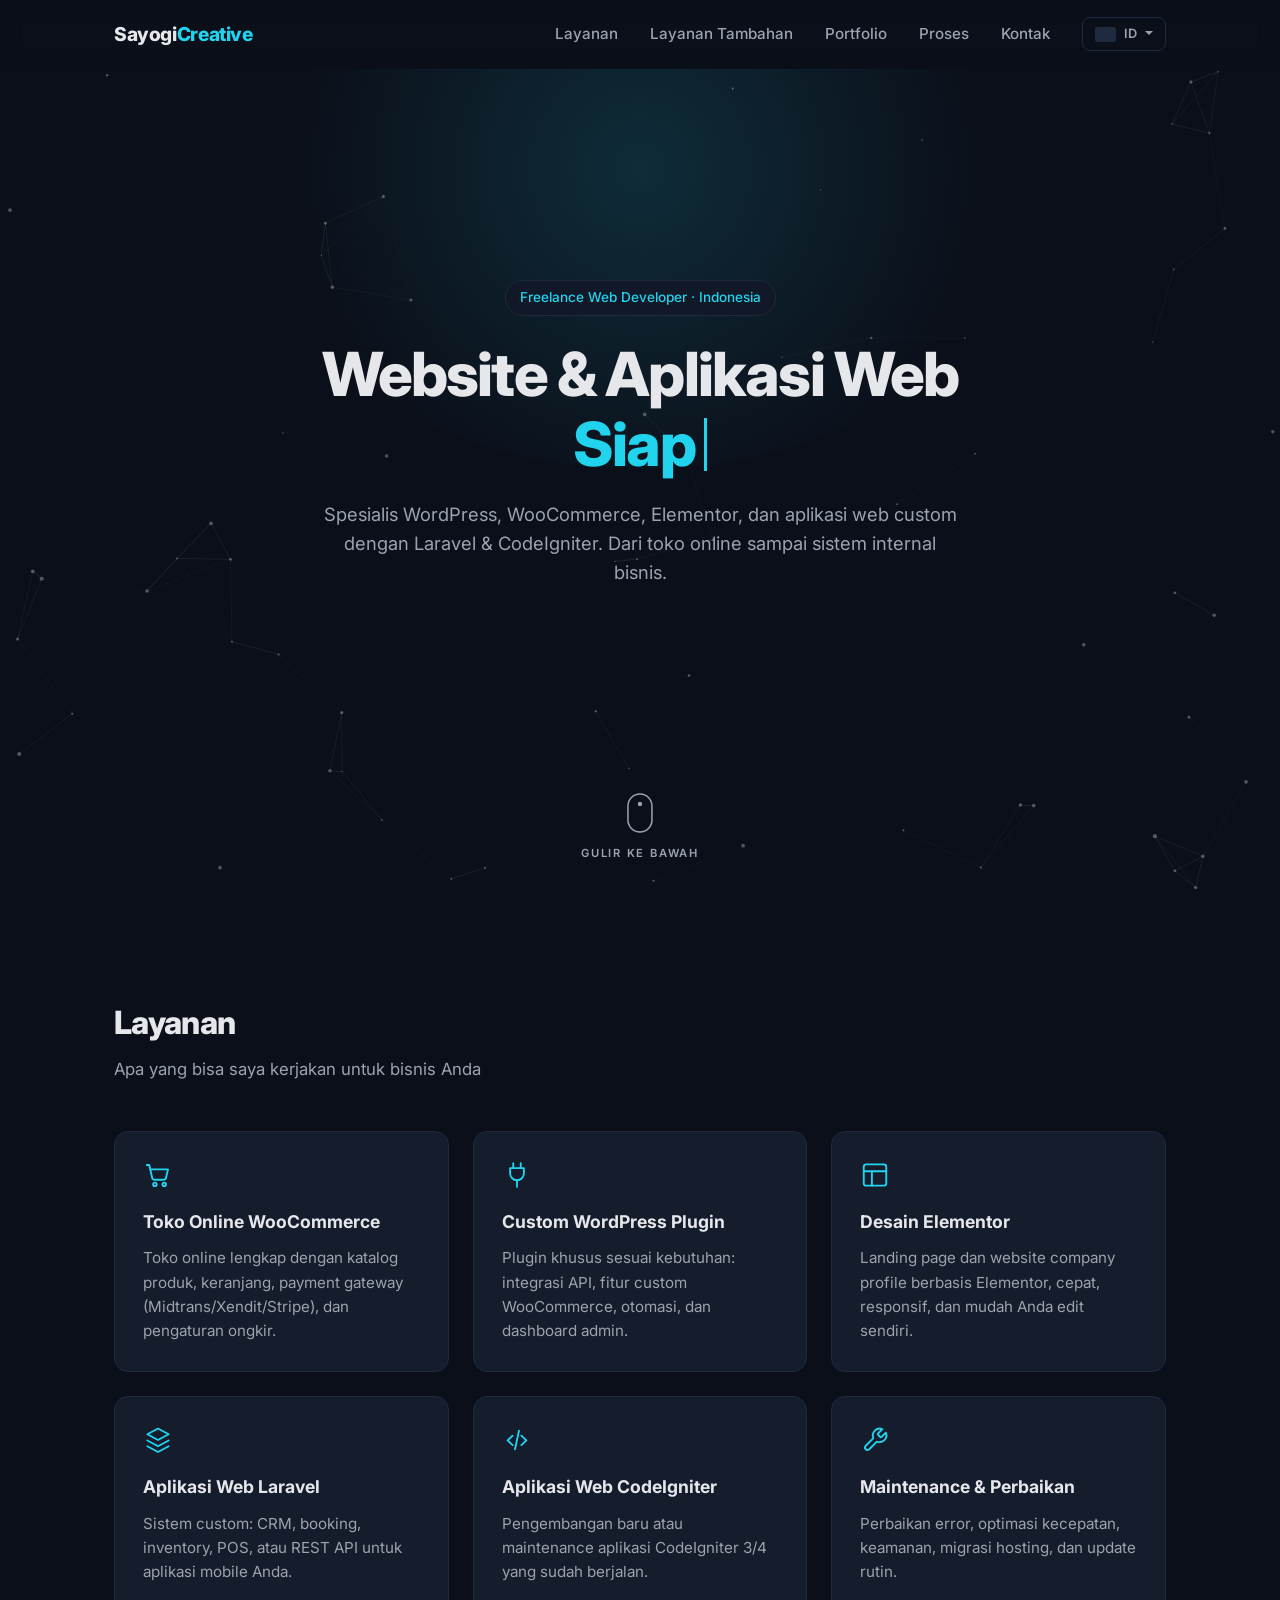
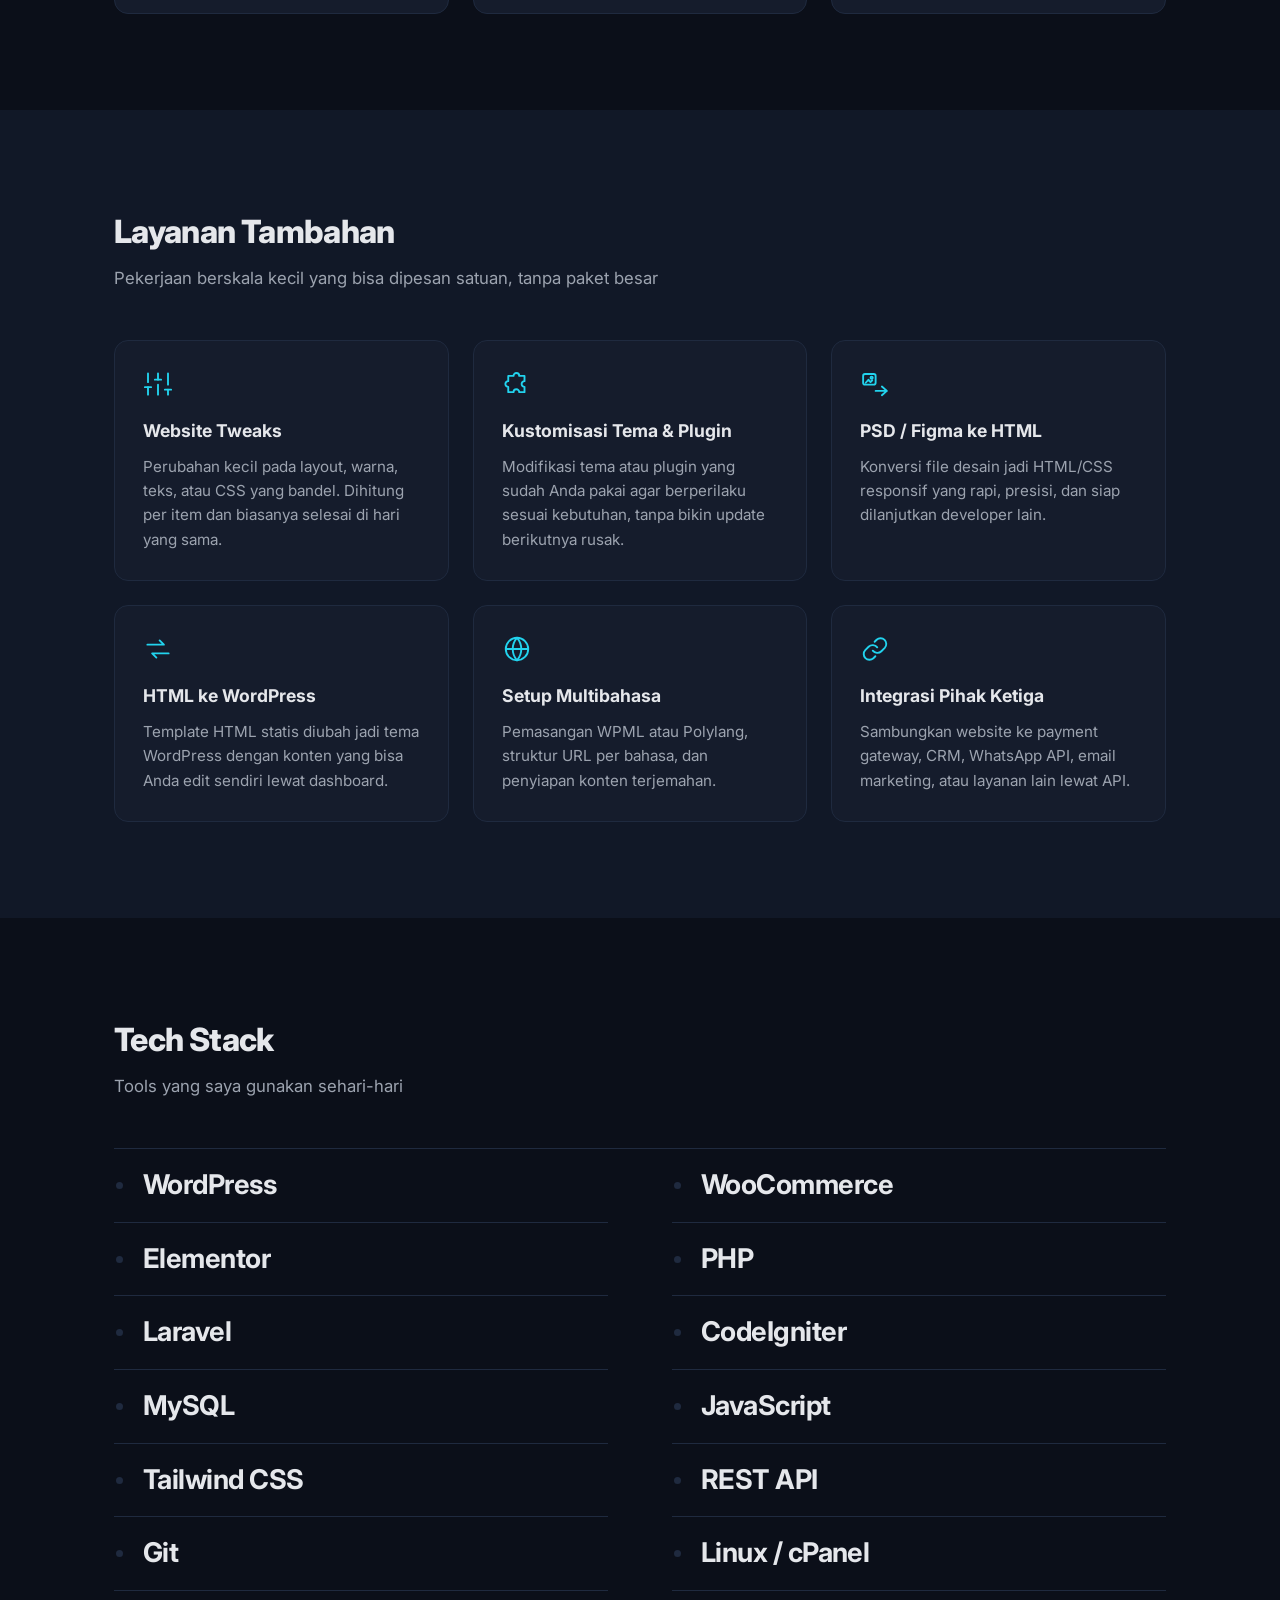
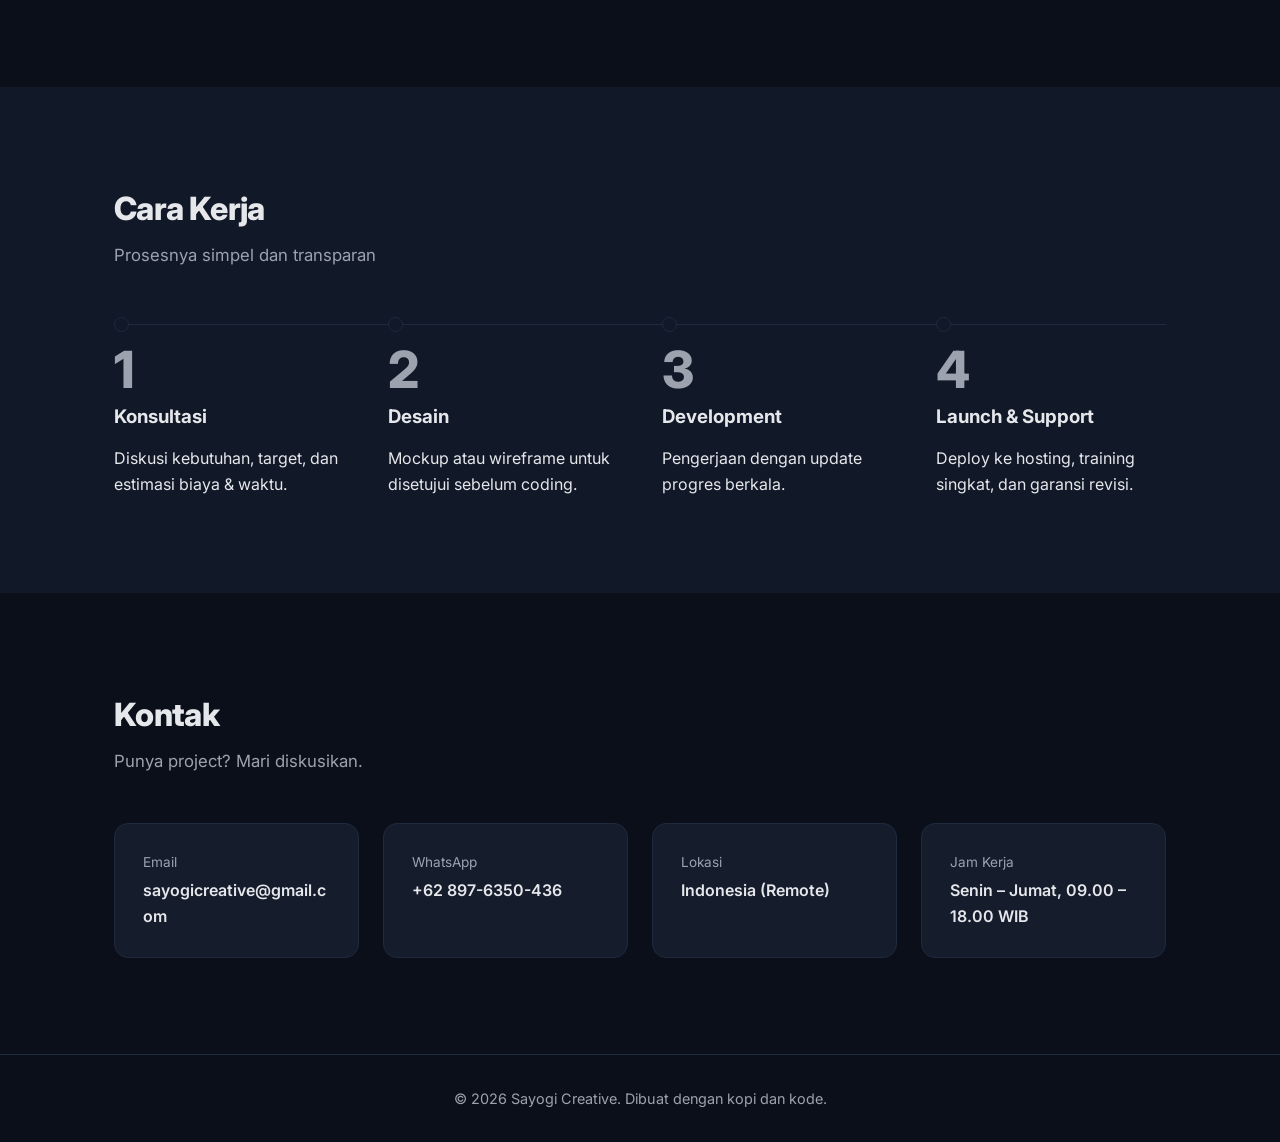
==== commit 6748950b: "Use the real WhatsApp number Co-Authored-By: Claude Opus 5.5 <noreply@anthropic.com>" ====
--- a/index.html
+++ b/index.html
@@ -570,7 +570,7 @@
     <p class="subtitle" data-i18n="contact.subtitle">Punya project? Mari diskusikan.</p>
     <div class="grid grid-4">
       <div class="card contact-item reveal-item"><div class="label" data-i18n="contact.email">Email</div><div class="value"><a href="mailto:sayogicreative@gmail.com">sayogicreative@gmail.com</a></div></div>
-      <div class="card contact-item reveal-item"><div class="label" data-i18n="contact.whatsapp">WhatsApp</div><div class="value"><a href="https://wa.me/6281234567890" target="_blank" rel="noopener">+62 812-3456-7890</a></div></div>
+      <div class="card contact-item reveal-item"><div class="label" data-i18n="contact.whatsapp">WhatsApp</div><div class="value"><a href="https://wa.me/628976350436" target="_blank" rel="noopener">+62 897-6350-436</a></div></div>
       <div class="card contact-item reveal-item"><div class="label" data-i18n="contact.location">Lokasi</div><div class="value" data-i18n="contact.location.value">Indonesia (Remote)</div></div>
       <div class="card contact-item reveal-item"><div class="label" data-i18n="contact.hours">Jam Kerja</div><div class="value" data-i18n="contact.hours.value">Senin – Jumat, 09.00 – 18.00 WIB</div></div>
     </div>
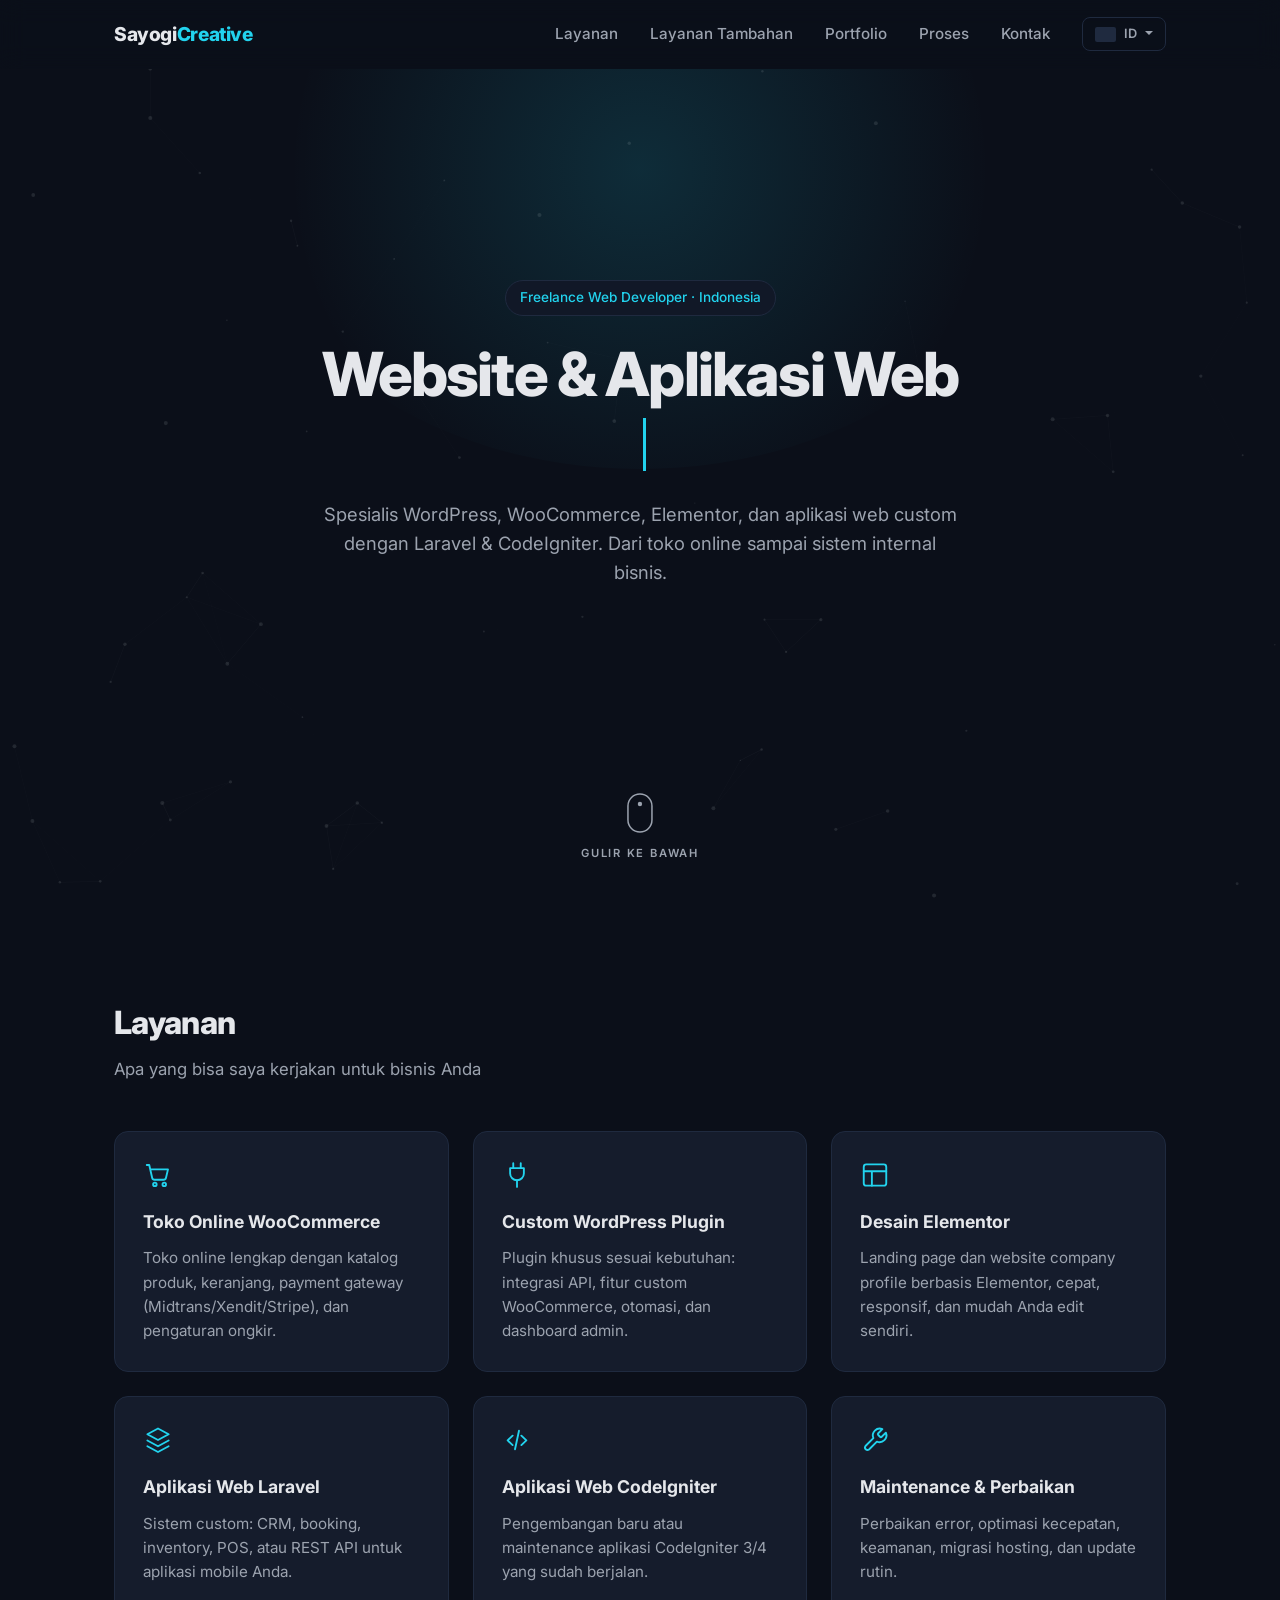
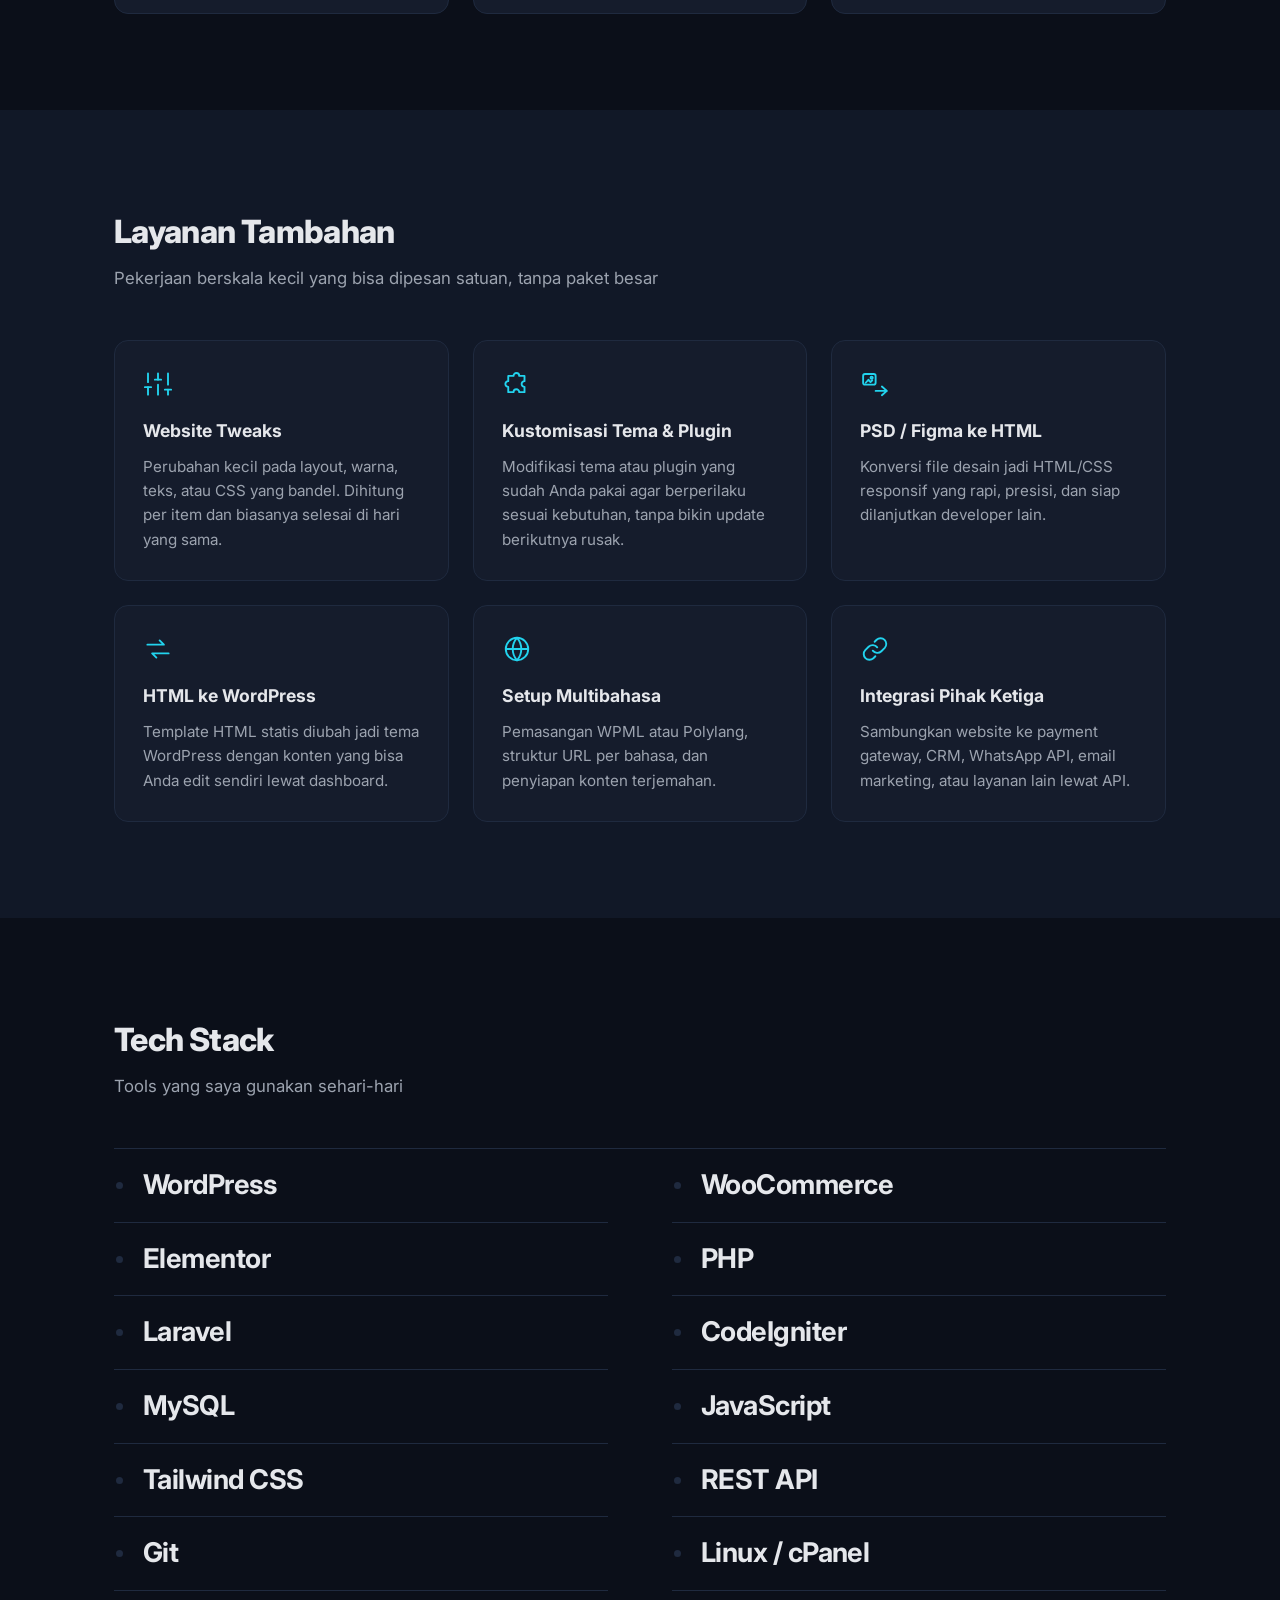
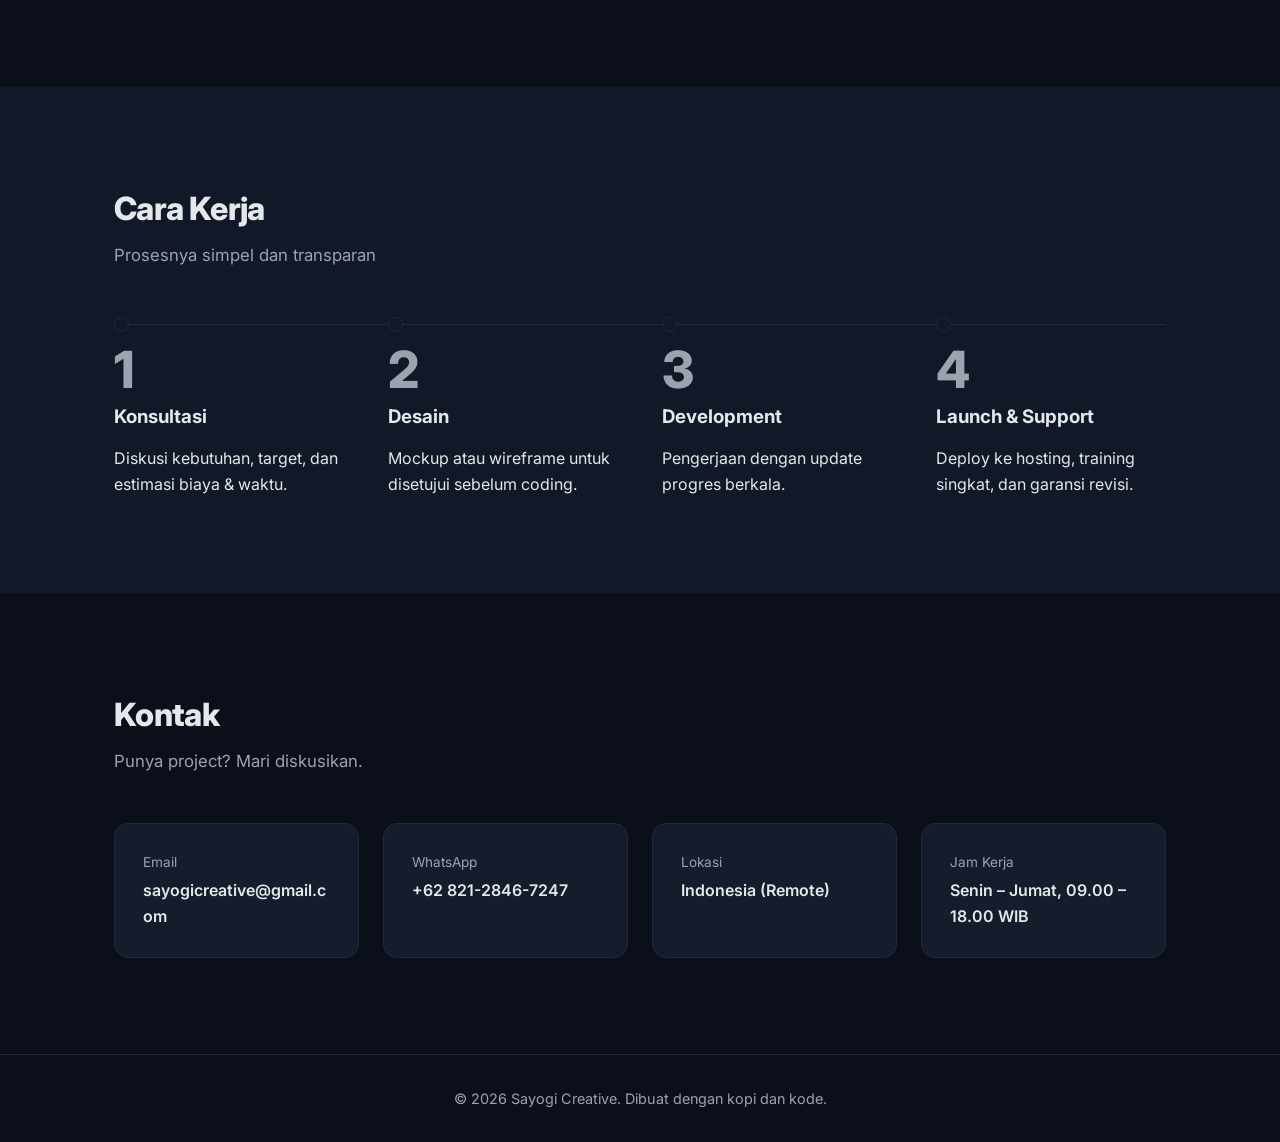
==== commit dabf8956: "Switch the WhatsApp number Co-Authored-By: Claude Opus 5.5 <noreply@anthropic.com>" ====
--- a/index.html
+++ b/index.html
@@ -570,7 +570,7 @@
     <p class="subtitle" data-i18n="contact.subtitle">Punya project? Mari diskusikan.</p>
     <div class="grid grid-4">
       <div class="card contact-item reveal-item"><div class="label" data-i18n="contact.email">Email</div><div class="value"><a href="mailto:sayogicreative@gmail.com">sayogicreative@gmail.com</a></div></div>
-      <div class="card contact-item reveal-item"><div class="label" data-i18n="contact.whatsapp">WhatsApp</div><div class="value"><a href="https://wa.me/628976350436" target="_blank" rel="noopener">+62 897-6350-436</a></div></div>
+      <div class="card contact-item reveal-item"><div class="label" data-i18n="contact.whatsapp">WhatsApp</div><div class="value"><a href="https://wa.me/6282128467247" target="_blank" rel="noopener">+62 821-2846-7247</a></div></div>
       <div class="card contact-item reveal-item"><div class="label" data-i18n="contact.location">Lokasi</div><div class="value" data-i18n="contact.location.value">Indonesia (Remote)</div></div>
       <div class="card contact-item reveal-item"><div class="label" data-i18n="contact.hours">Jam Kerja</div><div class="value" data-i18n="contact.hours.value">Senin – Jumat, 09.00 – 18.00 WIB</div></div>
     </div>
